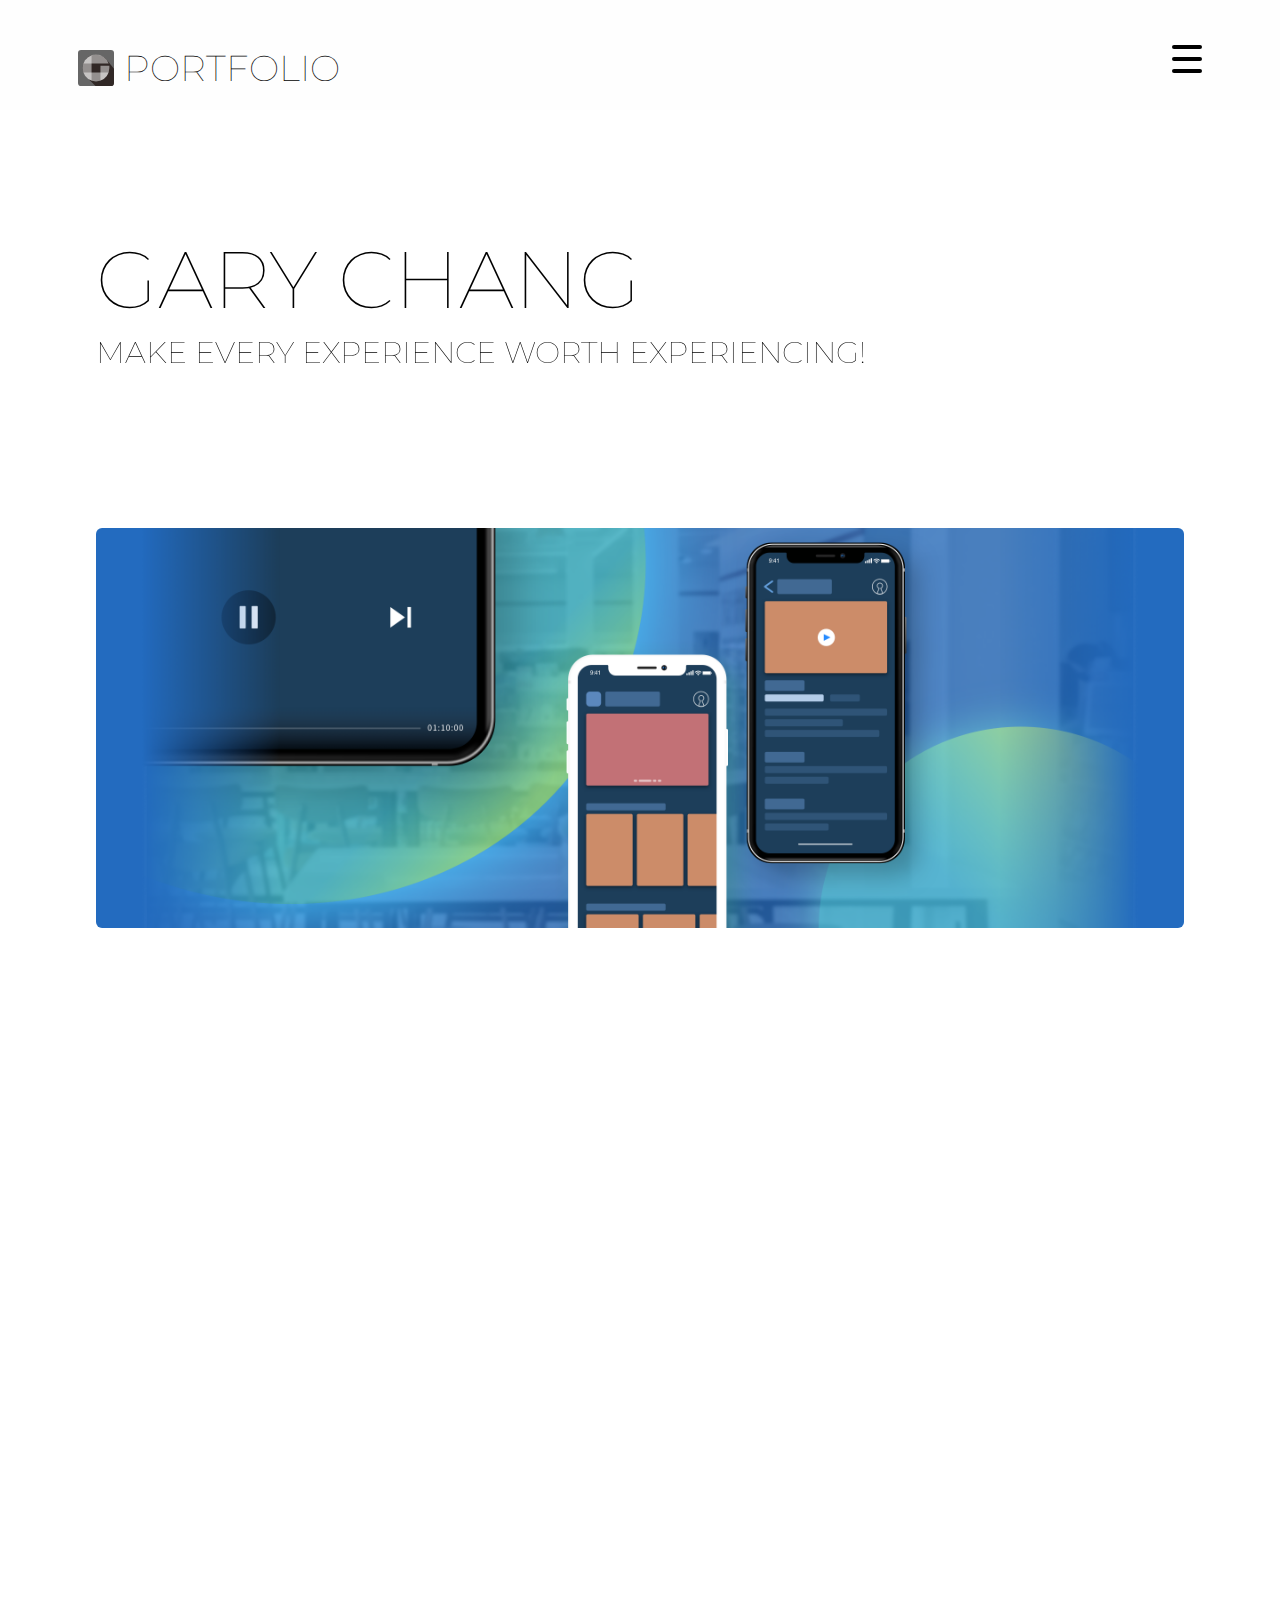
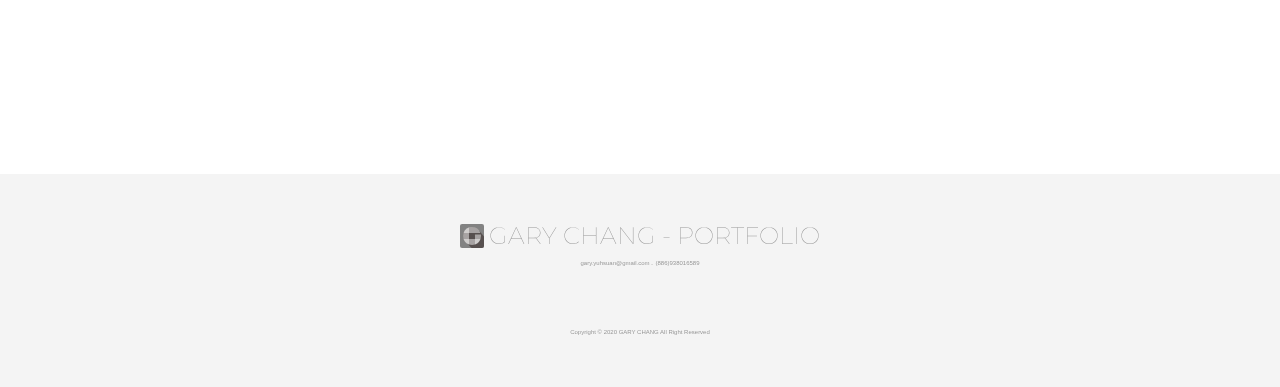
==== index.html @ 9e700e99 "Add files via upload" ====
<!DOCTYPE html>
<html lang="en">
<head>
	<meta charset="UTF-8">
	<title>GARY CHANG | PORTFOLIO</title>
	<meta name="viewport" content="width=device-width, initial-scale=1.0, user-scalable=0">
	<link rel="icon" type="image/x-icon" href="images/favicon.ico" />

	<!-- CSS -->
	<link rel="stylesheet" href="css/base.css">
	<link rel="stylesheet" href="css/layout.css">
	<link rel="stylesheet" href="css/component.css">
	<link rel="stylesheet" href="css/animate.css">
	<link rel="stylesheet" href="css/jquery.fancybox.css">

</head>
<body>

	<div class="wrapper">
		
		<!-- Start bg -->
		<div class="bg"></div>
		<!-- End bg -->

		<!-- Strat header -->

		<header class="header wow fadeInUp">

			<div class="container">

				<div class="navbar navbar--collapse u-clearfix">

					<div class="logo-bar navbar__logo-bar">
						
						<a href="index.html" class="logo-btn">
							
						</a>

						<div class="space"></div>


						<a href="index.html" class="text-btn">PORTFOLIO</a>

					</div>

					<div class="nav navbar__nav">

						<a href="#popup-overlay" class="menu-toggle">
							<span></span>
							<span></span>
							<span></span>	

						</a>

						<div id="popup-overlay" class="popup-menu">
							<div class="container">
								<div class="u-clearfix">
									<a href="#" class="popup-menu__close">
										<span></span>
										<span></span>
									</a>
								</div>
								<ul>
									<li><a href="#about" class="popup-menu__item">ABOUT</a></li>
									<li><a href="#works" class="popup-menu__item">WORKS</a></li>
									<li><a href="#about" class="popup-menu__item">RESUME</a></li>
								</ul>
								
							</div>

						</div>
						
					</div>
					
				</div>
				
			</div>
			
		</header>

		<!-- End header -->
		
		<!-- Strat main -->
		<section class="main">

			<!-- Strat home -->

			<div id="home" class="hero">

				<div class="container">

					<div class="hero__content wow fadeInUp">

						<div class="hero__heading">GARY CHANG</div>
						<br>
						<div class="hero__subheading">MAKE EVERY EXPERIENCE WORTH EXPERIENCING!</div>

						
					</div>

				</div>
				
			</div>

			<!-- End home -->

			<!-- Start works -->

			<div id="works" class="works">

				<div class="container">

					<div class="work__content">

						<a href="SDK.html" class="kv1 wow fadeInUp"></a>

						<a href="UI.html" class="kv2 wow fadeInUp"></a>

						<a href="chatbot.html" class="kv3 wow fadeInUp"></a>

						<a href="form.html" class="kv4 wow fadeInUp"></a>

						<a href="vpicon.html" class="kv5 wow fadeInUp"></a>

					</div>
					
				</div>
				
			</div>

			<!-- End works -->

			<!-- Start about -->

			<div id="about" class="about">

				<div class="container">

					<div class="about__content wow bounceInUp">

						<div class="photo">
							
							<img class="image" src="images/photo.png" alt="">

						</div>

						<div class="name">GARY CHANG</div>

						<div class="intro">
							
							A non typical business school student.<br>
							A humanity-enthusiast loves to dive in psychological pathways.<br> 
							Bearing strong craftmanship with the varied methodology of designing digital product.<br>

						</div>

						<div class="btn_about">
							
							<a href="https://reurl.cc/E7bZK1" target="_blank" class="btn_resume">DOWNLOAD RESUME</a>

							<div class="btn-outline">
								
								<a href="https://www.linkedin.com/in/gary-chang-yuhsuan/" target="_blank" class="icon-btn">
									<i class="icon icon-linkedin"></i>
								</a>

							</div>


							<div class="btn-outline">
								
								<a href="mailto:gary.yuhsuan@gmail.com" class="icon-btn">
									<i class="icon icon-mail"></i>
								</a>

							</div>

							


						</div>
						
					</div>
					

				</div>
				

			</div>

			<!-- End about -->






		</section>
		<!-- End main -->

		<!-- Start footer -->
		<footer class="footer">
			<div class="container">

				<div class="footer-title u-clearfix">
					
					<img class="image-footerlogo" src="images/logobg.svg" alt="">

					<div class="footer-text">GARY CHANG - PORTFOLIO</div>

					<br>

					

				</div>

				<div class="contact-text">
					gary.yuhsuan@gmail.com．(886)938016589
				</div>

				<br>

				<div class="copyright">Copyright © 2020 GARY CHANG All Right Reserved</div>

				<!-- <p class="final-text">Lorem ipsum dolor sit amet, consectetur adipisicing elit. Asperiores ea, voluptate accusamus pariatur quidem est odio saepe itaque. Debitis cumque voluptatibus nihil quibusdam nisi, consequatur odit qui ratione excepturi dolore.</p>
				<p class="copyright">Copyright © 2017 UI/UX web design</p> -->
			</div>
		</footer>
		<!-- End footer -->

	</div>

	<!-- JS -->
	<script src="js/jquery-2.0.2.min.js"></script>
	<script src="js/wow.min.js"></script>
	<script src="js/jquery.fancybox.min.js"></script>
	<script src="js/jquery.stellar.min.js"></script>
	<script src="js/custom.js"></script>
	
</body>
</html>
---- css/base.css ----
/*
 * You can say something about your file if you need it!
 */
/*-------------------------*/
/* $Catalog 
---------------------------*/
/** 
 * Catalog
 * Font import
 * Reset
 * Color
 * Typography
 * Icons
 * Utility
**/


/*-------------------------*/
/* $Font import 
---------------------------*/
@import url('https://fonts.googleapis.com/css2?family=Montserrat:wght@800&display=swap');
@import url('https://fonts.googleapis.com/css2?family=Chivo:wght@900&display=swap');
@import url('https://fonts.googleapis.com/css?family=Comfortaa&display=swap');
/*-------------------------*/
/* $Reset 
---------------------------*/
/*! normalize.css v7.0.0 | MIT License | github.com/necolas/normalize.css */

/* Document
   ========================================================================== */

/**
 * 1. Correct the line height in all browsers.
 * 2. Prevent adjustments of font size after orientation changes in
 *    IE on Windows Phone and in iOS.
 */

html {
  line-height: 1.15; /* 1 */
  -ms-text-size-adjust: 100%; /* 2 */
  -webkit-text-size-adjust: 100%; /* 2 */
}

/* Sections
   ========================================================================== */

/**
 * Remove the margin in all browsers (opinionated).
 */

body {
  margin: 0;
}

/**
 * Add the correct display in IE 9-.
 */

article,
aside,
footer,
header,
nav,
section {
  display: block;
}

/**
 * Correct the font size and margin on `h1` elements within `section` and
 * `article` contexts in Chrome, Firefox, and Safari.
 */

h1 {
  font-size: 2em;
  margin: 0.67em 0;
}

/* Grouping content
   ========================================================================== */

/**
 * Add the correct display in IE 9-.
 * 1. Add the correct display in IE.
 */

figcaption,
figure,
main { /* 1 */
  display: block;
}

/**
 * Add the correct margin in IE 8.
 */

figure {
  margin: 1em 40px;
}

/**
 * 1. Add the correct box sizing in Firefox.
 * 2. Show the overflow in Edge and IE.
 */

hr {
  box-sizing: content-box; /* 1 */
  height: 0; /* 1 */
  overflow: visible; /* 2 */
}

/**
 * 1. Correct the inheritance and scaling of font size in all browsers.
 * 2. Correct the odd `em` font sizing in all browsers.
 */

pre {
  font-family: monospace, monospace; /* 1 */
  font-size: 1em; /* 2 */
}

/* Text-level semantics
   ========================================================================== */

/**
 * 1. Remove the gray background on active links in IE 10.
 * 2. Remove gaps in links underline in iOS 8+ and Safari 8+.
 */

a {
  background-color: transparent; /* 1 */
  -webkit-text-decoration-skip: objects; /* 2 */
}

/**
 * 1. Remove the bottom border in Chrome 57- and Firefox 39-.
 * 2. Add the correct text decoration in Chrome, Edge, IE, Opera, and Safari.
 */

abbr[title] {
  border-bottom: none; /* 1 */
  text-decoration: underline; /* 2 */
  text-decoration: underline dotted; /* 2 */
}

/**
 * Prevent the duplicate application of `bolder` by the next rule in Safari 6.
 */

b,
strong {
  font-weight: inherit;
}

/**
 * Add the correct font weight in Chrome, Edge, and Safari.
 */

b,
strong {
  font-weight: bolder;
}

/**
 * 1. Correct the inheritance and scaling of font size in all browsers.
 * 2. Correct the odd `em` font sizing in all browsers.
 */

code,
kbd,
samp {
  font-family: monospace, monospace; /* 1 */
  font-size: 1em; /* 2 */
}

/**
 * Add the correct font style in Android 4.3-.
 */

dfn {
  font-style: italic;
}

/**
 * Add the correct background and color in IE 9-.
 */

mark {
  background-color: #ff0;
  color: #000;
}

/**
 * Add the correct font size in all browsers.
 */

small {
  font-size: 80%;
}

/**
 * Prevent `sub` and `sup` elements from affecting the line height in
 * all browsers.
 */

sub,
sup {
  font-size: 75%;
  line-height: 0;
  position: relative;
  vertical-align: baseline;
}

sub {
  bottom: -0.25em;
}

sup {
  top: -0.5em;
}

/* Embedded content
   ========================================================================== */

/**
 * Add the correct display in IE 9-.
 */

audio,
video {
  display: inline-block;
}

/**
 * Add the correct display in iOS 4-7.
 */

audio:not([controls]) {
  display: none;
  height: 0;
}

/**
 * Remove the border on images inside links in IE 10-.
 */

img {
  border-style: none;
}

/**
 * Hide the overflow in IE.
 */

svg:not(:root) {
  overflow: hidden;
}

/* Forms
   ========================================================================== */

/**
 * 1. Change the font styles in all browsers (opinionated).
 * 2. Remove the margin in Firefox and Safari.
 */

button,
input,
optgroup,
select,
textarea {
  font-family: sans-serif; /* 1 */
  font-size: 100%; /* 1 */
  line-height: 1.15; /* 1 */
  margin: 0; /* 2 */
}

/**
 * Show the overflow in IE.
 * 1. Show the overflow in Edge.
 */

button,
input { /* 1 */
  overflow: visible;
}

/**
 * Remove the inheritance of text transform in Edge, Firefox, and IE.
 * 1. Remove the inheritance of text transform in Firefox.
 */

button,
select { /* 1 */
  text-transform: none;
}

/**
 * 1. Prevent a WebKit bug where (2) destroys native `audio` and `video`
 *    controls in Android 4.
 * 2. Correct the inability to style clickable types in iOS and Safari.
 */

button,
html [type="button"], /* 1 */
[type="reset"],
[type="submit"] {
  -webkit-appearance: button; /* 2 */
}

/**
 * Remove the inner border and padding in Firefox.
 */

button::-moz-focus-inner,
[type="button"]::-moz-focus-inner,
[type="reset"]::-moz-focus-inner,
[type="submit"]::-moz-focus-inner {
  border-style: none;
  padding: 0;
}

/**
 * Restore the focus styles unset by the previous rule.
 */

button:-moz-focusring,
[type="button"]:-moz-focusring,
[type="reset"]:-moz-focusring,
[type="submit"]:-moz-focusring {
  outline: 1px dotted ButtonText;
}

/**
 * Correct the padding in Firefox.
 */

fieldset {
  padding: 0.35em 0.75em 0.625em;
}

/**
 * 1. Correct the text wrapping in Edge and IE.
 * 2. Correct the color inheritance from `fieldset` elements in IE.
 * 3. Remove the padding so developers are not caught out when they zero out
 *    `fieldset` elements in all browsers.
 */

legend {
  box-sizing: border-box; /* 1 */
  color: inherit; /* 2 */
  display: table; /* 1 */
  max-width: 100%; /* 1 */
  padding: 0; /* 3 */
  white-space: normal; /* 1 */
}

/**
 * 1. Add the correct display in IE 9-.
 * 2. Add the correct vertical alignment in Chrome, Firefox, and Opera.
 */

progress {
  display: inline-block; /* 1 */
  vertical-align: baseline; /* 2 */
}

/**
 * Remove the default vertical scrollbar in IE.
 */

textarea {
  overflow: auto;
}

/**
 * 1. Add the correct box sizing in IE 10-.
 * 2. Remove the padding in IE 10-.
 */

[type="checkbox"],
[type="radio"] {
  box-sizing: border-box; /* 1 */
  padding: 0; /* 2 */
}

/**
 * Correct the cursor style of increment and decrement buttons in Chrome.
 */

[type="number"]::-webkit-inner-spin-button,
[type="number"]::-webkit-outer-spin-button {
  height: auto;
}

/**
 * 1. Correct the odd appearance in Chrome and Safari.
 * 2. Correct the outline style in Safari.
 */

[type="search"] {
  -webkit-appearance: textfield; /* 1 */
  outline-offset: -2px; /* 2 */
}

/**
 * Remove the inner padding and cancel buttons in Chrome and Safari on macOS.
 */

[type="search"]::-webkit-search-cancel-button,
[type="search"]::-webkit-search-decoration {
  -webkit-appearance: none;
}

/**
 * 1. Correct the inability to style clickable types in iOS and Safari.
 * 2. Change font properties to `inherit` in Safari.
 */

::-webkit-file-upload-button {
  -webkit-appearance: button; /* 1 */
  font: inherit; /* 2 */
}

/* Interactive
   ========================================================================== */

/*
 * Add the correct display in IE 9-.
 * 1. Add the correct display in Edge, IE, and Firefox.
 */

details, /* 1 */
menu {
  display: block;
}

/*
 * Add the correct display in all browsers.
 */

summary {
  display: list-item;
}

/* Scripting
   ========================================================================== */

/**
 * Add the correct display in IE 9-.
 */

canvas {
  display: inline-block;
}

/**
 * Add the correct display in IE.
 */

template {
  display: none;
}

/* Hidden
   ========================================================================== */

/**
 * Add the correct display in IE 10-.
 */

[hidden] {
  display: none;
}

/* Add reset */
*{
  position: relative;
  box-sizing: border-box;
}

/*-------------------------*/
/* $Color 
---------------------------*/
/* background color */
.bg-color-primary{background-color: #6487f5;}
.bg-color-secondary{background-color: #ff638f;}
.bg-color-black{background-color: #484848;}
.bg-color-grey{background-color: #cbcbcb;}
.bg-color-white{background-color: #fefefe;}

/* text color */
.color-primary{color: #6487f5;}
.color-secondary{color: #ff638f;}
.color-black{color: #484848;}
.color-grey{color: #cbcbcb;}
.color-white{color: #fefefe;}


/*-------------------------*/
/* $Typography 
---------------------------*/
/* Globel */
body,html{
  font-family: 'Helvetica', 'roboto', arial, sans-serif;
}
/* heading */
h1,h2,h3,h4,h5,h6{
  margin: 0;
  color: #484848;
}
h1{
  font-size: 80px;
  font-weight: 800;
  font-family: 'Helvetica', 'roboto', arial, sans-serif;
  margin-top: 24px;
  margin-bottom: 24px;
}
h2{
  font-size: 48px;
  font-weight: 600;
  font-family: 'Helvetica', 'roboto', arial, sans-serif;
  margin-top: 24px;
  margin-bottom: 24px;
}
h3{
  font-size: 40px;
  font-weight: 600;
  font-family: 'Helvetica', 'roboto', arial, sans-serif;
  line-height: 48px;
  margin-top: 24px;
  margin-bottom: 24px;
}
h4{
  font-size: 24px;
  font-weight: 600;
  font-family: 'Helvetica', 'roboto', arial, sans-serif;
  line-height: 32px;
  margin-top: 24px;
  margin-bottom: 24px;
}
h5{
  font-size: 20px;
  font-weight: 400;
  font-family: 'Helvetica', 'roboto', arial, sans-serif;
  line-height: 1;
  margin-top: 24px;
  margin-bottom: 16px;
}
h6{
  font-size: 18px;
  font-weight: 400;
  font-family: 'Helvetica', 'roboto', arial, sans-serif;
  line-height: 32px;
  margin-top: 24px;
  margin-bottom: 16px;
}
p{
  font-size: 16px;
  font-weight: 400;
  font-family: 'Helvetica', 'roboto', arial, sans-serif;
  line-height: 32px;
  letter-spacing: 0;
  margin-bottom: 16px;
}
.subtitle{
  font-size: 48px;
  font-weight: 900;
  font-family: 'Raleway','Helvetica', 'roboto', arial, sans-serif;
  margin-top: 24px;
  margin-bottom: 24px;
}
@media (max-width: 768px){
  .subtitle{
    font-size: 40px;
  }
}
/* link */
a{
  color: #484848;
  text-decoration: none;
}
a:hover,
a:active,
a:fucus{
  color: #484848;
  text-decoration: none;
}
/* list */
ul{
  list-style: none;
  margin: 0;
  padding: 0;
}

/*-------------------------*/
/* $Icons 
---------------------------*/
@font-face {
  font-family: 'fontello';
  src: url('../font/fontello.eot?76528912');
  src: url('../font/fontello.eot?76528912#iefix') format('embedded-opentype'),
       url('../font/fontello.woff2?76528912') format('woff2'),
       url('../font/fontello.woff?76528912') format('woff'),
       url('../font/fontello.ttf?76528912') format('truetype'),
       url('../font/fontello.svg?76528912#fontello') format('svg');
  font-weight: normal;
  font-style: normal;
}
/* Chrome hack: SVG is rendered more smooth in Windozze. 100% magic, uncomment if you need it. */
/* Note, that will break hinting! In other OS-es font will be not as sharp as it could be */
/*
@media screen and (-webkit-min-device-pixel-ratio:0) {
  @font-face {
    font-family: 'fontello';
    src: url('../font/fontello.svg?76528912#fontello') format('svg');
  }
}
*/
 
 [class^="icon-"]:before, [class*=" icon-"]:before {
  font-family: "fontello";
  font-style: normal;
  font-weight: normal;
  speak: none;
 
  display: inline-block;
  text-decoration: inherit;
  width: 1em;
  /*margin-right: .2em;*/
  text-align: center;
  /* opacity: .8; */
 
  /* For safety - reset parent styles, that can break glyph codes*/
  font-variant: normal;
  text-transform: none;
 
  /* fix buttons height, for twitter bootstrap */
  /*line-height: 1em;*/
 
  /* Animation center compensation - margins should be symmetric */
  /* remove if not needed */
  /*margin-left: .2em;*/
 
  /* you can be more comfortable with increased icons size */
  /* font-size: 120%; */
 
  /* Font smoothing. That was taken from TWBS */
  -webkit-font-smoothing: antialiased;
  -moz-osx-font-smoothing: grayscale;
 
  /* Uncomment for 3D effect */
  /* text-shadow: 1px 1px 1px rgba(127, 127, 127, 0.3); */

}

.icon-videocam:before { content: '\e800'; } /* '' */
.icon-picture:before { content: '\e801'; } /* '' */
.icon-camera:before { content: '\e802'; } /* '' */
.icon-heart-empty:before { content: '\e803'; } /* '' */
.icon-heart:before { content: '\e804'; } /* '' */
.icon-mail:before { content: '\e805'; } /* '' */
.icon-star-empty:before { content: '\e806'; } /* '' */
.icon-star:before { content: '\e807'; } /* '' */
.icon-star-half:before { content: '\e808'; } /* '' */
.icon-th-list:before { content: '\e809'; } /* '' */
.icon-link:before { content: '\e80a'; } /* '' */
.icon-bookmark:before { content: '\e80b'; } /* '' */
.icon-bookmark-empty:before { content: '\f097'; } /* '' */
.icon-mail-alt:before { content: '\f0e0'; } /* '' */
.icon-linkedin:before { content: '\f0e1'; } /* '' */
.icon-star-half-alt:before { content: '\f123'; } /* '' */
.icon-instagram:before { content: '\f16d'; } /* '' */
.icon-dribbble:before { content: '\f17d'; } /* '' */
.icon-google:before { content: '\f1a0'; } /* '' */
.icon-facebook-squared:before { content: '\f308'; } /* '' */
.icon-linkedin-squared:before { content: '\f30c'; } /* '' */


/*-------------------------*/
/* $Utility 
---------------------------*/
.u-push-right{float: right !important;}
.u-pull-left{float: left !important;}
.u-text-center{text-align: center !important;}

@media (max-width: 768px){
  .u-xs-hidden{
    display: none !important;
  }
}
---- css/layout.css ----
/*
 * You can say something about your file if you need it!
 */
/*-------------------------*/
/* $Catalog 
---------------------------*/
/** 
 * Catalog
 * Grid
**/

/*-------------------------*/
/* $Grid 
---------------------------*/
/*!
 * Bootstrap v3.3.7 (http://getbootstrap.com)
 * Copyright 2011-2016 Twitter, Inc.
 * Licensed under MIT (https://github.com/twbs/bootstrap/blob/master/LICENSE)
 */
.container {
  margin-right: auto;
  margin-left: auto;
  padding-left: 16px;
  padding-right: 16px;
  max-width: 1172px;
}
.container-fluid {
  margin-right: auto;
  margin-left: auto;
  padding-left: 16px;
  padding-right: 16px;
}
.row {
  margin-left: -16px;
  margin-right: -16px;
}
.col-xs-1, .col-sm-1, .col-md-1, .col-lg-1, .col-xs-2, .col-sm-2, .col-md-2, .col-lg-2, .col-xs-3, .col-sm-3, .col-md-3, .col-lg-3, .col-xs-4, .col-sm-4, .col-md-4, .col-lg-4, .col-xs-5, .col-sm-5, .col-md-5, .col-lg-5, .col-xs-6, .col-sm-6, .col-md-6, .col-lg-6, .col-xs-7, .col-sm-7, .col-md-7, .col-lg-7, .col-xs-8, .col-sm-8, .col-md-8, .col-lg-8, .col-xs-9, .col-sm-9, .col-md-9, .col-lg-9, .col-xs-10, .col-sm-10, .col-md-10, .col-lg-10, .col-xs-11, .col-sm-11, .col-md-11, .col-lg-11, .col-xs-12, .col-sm-12, .col-md-12, .col-lg-12 {
  position: relative;
  min-height: 1px;
  padding-left: 16px;
  padding-right: 16px;
}
.col-xs-1, .col-xs-2, .col-xs-3, .col-xs-4, .col-xs-5, .col-xs-6, .col-xs-7, .col-xs-8, .col-xs-9, .col-xs-10, .col-xs-11, .col-xs-12 {
  float: left;
}
.col-xs-12 {
  width: 100%;
}
.col-xs-11 {
  width: 91.66666667%;
}
.col-xs-10 {
  width: 83.33333333%;
}
.col-xs-9 {
  width: 75%;
}
.col-xs-8 {
  width: 66.66666667%;
}
.col-xs-7 {
  width: 58.33333333%;
}
.col-xs-6 {
  width: 50%;
}
.col-xs-5 {
  width: 41.66666667%;
}
.col-xs-4 {
  width: 33.33333333%;
}
.col-xs-3 {
  width: 25%;
}
.col-xs-2 {
  width: 16.66666667%;
}
.col-xs-1 {
  width: 8.33333333%;
}
.col-xs-pull-12 {
  right: 100%;
}
.col-xs-pull-11 {
  right: 91.66666667%;
}
.col-xs-pull-10 {
  right: 83.33333333%;
}
.col-xs-pull-9 {
  right: 75%;
}
.col-xs-pull-8 {
  right: 66.66666667%;
}
.col-xs-pull-7 {
  right: 58.33333333%;
}
.col-xs-pull-6 {
  right: 50%;
}
.col-xs-pull-5 {
  right: 41.66666667%;
}
.col-xs-pull-4 {
  right: 33.33333333%;
}
.col-xs-pull-3 {
  right: 25%;
}
.col-xs-pull-2 {
  right: 16.66666667%;
}
.col-xs-pull-1 {
  right: 8.33333333%;
}
.col-xs-pull-0 {
  right: auto;
}
.col-xs-push-12 {
  left: 100%;
}
.col-xs-push-11 {
  left: 91.66666667%;
}
.col-xs-push-10 {
  left: 83.33333333%;
}
.col-xs-push-9 {
  left: 75%;
}
.col-xs-push-8 {
  left: 66.66666667%;
}
.col-xs-push-7 {
  left: 58.33333333%;
}
.col-xs-push-6 {
  left: 50%;
}
.col-xs-push-5 {
  left: 41.66666667%;
}
.col-xs-push-4 {
  left: 33.33333333%;
}
.col-xs-push-3 {
  left: 25%;
}
.col-xs-push-2 {
  left: 16.66666667%;
}
.col-xs-push-1 {
  left: 8.33333333%;
}
.col-xs-push-0 {
  left: auto;
}
.col-xs-offset-12 {
  margin-left: 100%;
}
.col-xs-offset-11 {
  margin-left: 91.66666667%;
}
.col-xs-offset-10 {
  margin-left: 83.33333333%;
}
.col-xs-offset-9 {
  margin-left: 75%;
}
.col-xs-offset-8 {
  margin-left: 66.66666667%;
}
.col-xs-offset-7 {
  margin-left: 58.33333333%;
}
.col-xs-offset-6 {
  margin-left: 50%;
}
.col-xs-offset-5 {
  margin-left: 41.66666667%;
}
.col-xs-offset-4 {
  margin-left: 33.33333333%;
}
.col-xs-offset-3 {
  margin-left: 25%;
}
.col-xs-offset-2 {
  margin-left: 16.66666667%;
}
.col-xs-offset-1 {
  margin-left: 8.33333333%;
}
.col-xs-offset-0 {
  margin-left: 0%;
}
@media (min-width: 768px) {
  .col-sm-1, .col-sm-2, .col-sm-3, .col-sm-4, .col-sm-5, .col-sm-6, .col-sm-7, .col-sm-8, .col-sm-9, .col-sm-10, .col-sm-11, .col-sm-12 {
    float: left;
  }
  .col-sm-12 {
    width: 100%;
  }
  .col-sm-11 {
    width: 91.66666667%;
  }
  .col-sm-10 {
    width: 83.33333333%;
  }
  .col-sm-9 {
    width: 75%;
  }
  .col-sm-8 {
    width: 66.66666667%;
  }
  .col-sm-7 {
    width: 58.33333333%;
  }
  .col-sm-6 {
    width: 50%;
  }
  .col-sm-5 {
    width: 41.66666667%;
  }
  .col-sm-4 {
    width: 33.33333333%;
  }
  .col-sm-3 {
    width: 25%;
  }
  .col-sm-2 {
    width: 16.66666667%;
  }
  .col-sm-1 {
    width: 8.33333333%;
  }
  .col-sm-pull-12 {
    right: 100%;
  }
  .col-sm-pull-11 {
    right: 91.66666667%;
  }
  .col-sm-pull-10 {
    right: 83.33333333%;
  }
  .col-sm-pull-9 {
    right: 75%;
  }
  .col-sm-pull-8 {
    right: 66.66666667%;
  }
  .col-sm-pull-7 {
    right: 58.33333333%;
  }
  .col-sm-pull-6 {
    right: 50%;
  }
  .col-sm-pull-5 {
    right: 41.66666667%;
  }
  .col-sm-pull-4 {
    right: 33.33333333%;
  }
  .col-sm-pull-3 {
    right: 25%;
  }
  .col-sm-pull-2 {
    right: 16.66666667%;
  }
  .col-sm-pull-1 {
    right: 8.33333333%;
  }
  .col-sm-pull-0 {
    right: auto;
  }
  .col-sm-push-12 {
    left: 100%;
  }
  .col-sm-push-11 {
    left: 91.66666667%;
  }
  .col-sm-push-10 {
    left: 83.33333333%;
  }
  .col-sm-push-9 {
    left: 75%;
  }
  .col-sm-push-8 {
    left: 66.66666667%;
  }
  .col-sm-push-7 {
    left: 58.33333333%;
  }
  .col-sm-push-6 {
    left: 50%;
  }
  .col-sm-push-5 {
    left: 41.66666667%;
  }
  .col-sm-push-4 {
    left: 33.33333333%;
  }
  .col-sm-push-3 {
    left: 25%;
  }
  .col-sm-push-2 {
    left: 16.66666667%;
  }
  .col-sm-push-1 {
    left: 8.33333333%;
  }
  .col-sm-push-0 {
    left: auto;
  }
  .col-sm-offset-12 {
    margin-left: 100%;
  }
  .col-sm-offset-11 {
    margin-left: 91.66666667%;
  }
  .col-sm-offset-10 {
    margin-left: 83.33333333%;
  }
  .col-sm-offset-9 {
    margin-left: 75%;
  }
  .col-sm-offset-8 {
    margin-left: 66.66666667%;
  }
  .col-sm-offset-7 {
    margin-left: 58.33333333%;
  }
  .col-sm-offset-6 {
    margin-left: 50%;
  }
  .col-sm-offset-5 {
    margin-left: 41.66666667%;
  }
  .col-sm-offset-4 {
    margin-left: 33.33333333%;
  }
  .col-sm-offset-3 {
    margin-left: 25%;
  }
  .col-sm-offset-2 {
    margin-left: 16.66666667%;
  }
  .col-sm-offset-1 {
    margin-left: 8.33333333%;
  }
  .col-sm-offset-0 {
    margin-left: 0%;
  }
}
@media (min-width: 992px) {
  .col-md-1, .col-md-2, .col-md-3, .col-md-4, .col-md-5, .col-md-6, .col-md-7, .col-md-8, .col-md-9, .col-md-10, .col-md-11, .col-md-12 {
    float: left;
  }
  .col-md-12 {
    width: 100%;
  }
  .col-md-11 {
    width: 91.66666667%;
  }
  .col-md-10 {
    width: 83.33333333%;
  }
  .col-md-9 {
    width: 75%;
  }
  .col-md-8 {
    width: 66.66666667%;
  }
  .col-md-7 {
    width: 58.33333333%;
  }
  .col-md-6 {
    width: 50%;
  }
  .col-md-5 {
    width: 41.66666667%;
  }
  .col-md-4 {
    width: 33.33333333%;
  }
  .col-md-3 {
    width: 25%;
  }
  .col-md-2 {
    width: 16.66666667%;
  }
  .col-md-1 {
    width: 8.33333333%;
  }
  .col-md-pull-12 {
    right: 100%;
  }
  .col-md-pull-11 {
    right: 91.66666667%;
  }
  .col-md-pull-10 {
    right: 83.33333333%;
  }
  .col-md-pull-9 {
    right: 75%;
  }
  .col-md-pull-8 {
    right: 66.66666667%;
  }
  .col-md-pull-7 {
    right: 58.33333333%;
  }
  .col-md-pull-6 {
    right: 50%;
  }
  .col-md-pull-5 {
    right: 41.66666667%;
  }
  .col-md-pull-4 {
    right: 33.33333333%;
  }
  .col-md-pull-3 {
    right: 25%;
  }
  .col-md-pull-2 {
    right: 16.66666667%;
  }
  .col-md-pull-1 {
    right: 8.33333333%;
  }
  .col-md-pull-0 {
    right: auto;
  }
  .col-md-push-12 {
    left: 100%;
  }
  .col-md-push-11 {
    left: 91.66666667%;
  }
  .col-md-push-10 {
    left: 83.33333333%;
  }
  .col-md-push-9 {
    left: 75%;
  }
  .col-md-push-8 {
    left: 66.66666667%;
  }
  .col-md-push-7 {
    left: 58.33333333%;
  }
  .col-md-push-6 {
    left: 50%;
  }
  .col-md-push-5 {
    left: 41.66666667%;
  }
  .col-md-push-4 {
    left: 33.33333333%;
  }
  .col-md-push-3 {
    left: 25%;
  }
  .col-md-push-2 {
    left: 16.66666667%;
  }
  .col-md-push-1 {
    left: 8.33333333%;
  }
  .col-md-push-0 {
    left: auto;
  }
  .col-md-offset-12 {
    margin-left: 100%;
  }
  .col-md-offset-11 {
    margin-left: 91.66666667%;
  }
  .col-md-offset-10 {
    margin-left: 83.33333333%;
  }
  .col-md-offset-9 {
    margin-left: 75%;
  }
  .col-md-offset-8 {
    margin-left: 66.66666667%;
  }
  .col-md-offset-7 {
    margin-left: 58.33333333%;
  }
  .col-md-offset-6 {
    margin-left: 50%;
  }
  .col-md-offset-5 {
    margin-left: 41.66666667%;
  }
  .col-md-offset-4 {
    margin-left: 33.33333333%;
  }
  .col-md-offset-3 {
    margin-left: 25%;
  }
  .col-md-offset-2 {
    margin-left: 16.66666667%;
  }
  .col-md-offset-1 {
    margin-left: 8.33333333%;
  }
  .col-md-offset-0 {
    margin-left: 0%;
  }
}
@media (min-width: 1200px) {
  .col-lg-1, .col-lg-2, .col-lg-3, .col-lg-4, .col-lg-5, .col-lg-6, .col-lg-7, .col-lg-8, .col-lg-9, .col-lg-10, .col-lg-11, .col-lg-12 {
    float: left;
  }
  .col-lg-12 {
    width: 100%;
  }
  .col-lg-11 {
    width: 91.66666667%;
  }
  .col-lg-10 {
    width: 83.33333333%;
  }
  .col-lg-9 {
    width: 75%;
  }
  .col-lg-8 {
    width: 66.66666667%;
  }
  .col-lg-7 {
    width: 58.33333333%;
  }
  .col-lg-6 {
    width: 50%;
  }
  .col-lg-5 {
    width: 41.66666667%;
  }
  .col-lg-4 {
    width: 33.33333333%;
  }
  .col-lg-3 {
    width: 25%;
  }
  .col-lg-2 {
    width: 16.66666667%;
  }
  .col-lg-1 {
    width: 8.33333333%;
  }
  .col-lg-pull-12 {
    right: 100%;
  }
  .col-lg-pull-11 {
    right: 91.66666667%;
  }
  .col-lg-pull-10 {
    right: 83.33333333%;
  }
  .col-lg-pull-9 {
    right: 75%;
  }
  .col-lg-pull-8 {
    right: 66.66666667%;
  }
  .col-lg-pull-7 {
    right: 58.33333333%;
  }
  .col-lg-pull-6 {
    right: 50%;
  }
  .col-lg-pull-5 {
    right: 41.66666667%;
  }
  .col-lg-pull-4 {
    right: 33.33333333%;
  }
  .col-lg-pull-3 {
    right: 25%;
  }
  .col-lg-pull-2 {
    right: 16.66666667%;
  }
  .col-lg-pull-1 {
    right: 8.33333333%;
  }
  .col-lg-pull-0 {
    right: auto;
  }
  .col-lg-push-12 {
    left: 100%;
  }
  .col-lg-push-11 {
    left: 91.66666667%;
  }
  .col-lg-push-10 {
    left: 83.33333333%;
  }
  .col-lg-push-9 {
    left: 75%;
  }
  .col-lg-push-8 {
    left: 66.66666667%;
  }
  .col-lg-push-7 {
    left: 58.33333333%;
  }
  .col-lg-push-6 {
    left: 50%;
  }
  .col-lg-push-5 {
    left: 41.66666667%;
  }
  .col-lg-push-4 {
    left: 33.33333333%;
  }
  .col-lg-push-3 {
    left: 25%;
  }
  .col-lg-push-2 {
    left: 16.66666667%;
  }
  .col-lg-push-1 {
    left: 8.33333333%;
  }
  .col-lg-push-0 {
    left: auto;
  }
  .col-lg-offset-12 {
    margin-left: 100%;
  }
  .col-lg-offset-11 {
    margin-left: 91.66666667%;
  }
  .col-lg-offset-10 {
    margin-left: 83.33333333%;
  }
  .col-lg-offset-9 {
    margin-left: 75%;
  }
  .col-lg-offset-8 {
    margin-left: 66.66666667%;
  }
  .col-lg-offset-7 {
    margin-left: 58.33333333%;
  }
  .col-lg-offset-6 {
    margin-left: 50%;
  }
  .col-lg-offset-5 {
    margin-left: 41.66666667%;
  }
  .col-lg-offset-4 {
    margin-left: 33.33333333%;
  }
  .col-lg-offset-3 {
    margin-left: 25%;
  }
  .col-lg-offset-2 {
    margin-left: 16.66666667%;
  }
  .col-lg-offset-1 {
    margin-left: 8.33333333%;
  }
  .col-lg-offset-0 {
    margin-left: 0%;
  }
}
.u-clearfix:before,
.u-clearfix:after,
.container:before,
.container:after,
.container-fluid:before,
.container-fluid:after,
.row:before,
.row:after {
  content: " ";
  display: table;
}
.u-clearfix:after,
.container:after,
.container-fluid:after,
.row:after {
  clear: both;
}
---- css/component.css ----
/*
 * You can say something about your file if you need it!
 */
/*-------------------------*/
/* $Catalog 
---------------------------*/
/** 
 * Globel
 * Elements
 * Header
 * Cover
 * Work
 * About
 * Footer
 * Parallax graphic
**/


/*-------------------------*/
/* $Globel *******************************************
---------------------------*/

/*-------------------------*/
/* $Elements *******************************************
---------------------------*/

/* image
---------------------*/
.image{
    /*height: 100%;*/
    width: 100%;
    display: block;
    position: absolute;
    top: 50%;
    left: 50%;
    transform: translate(-50%,-50%) scale(1.2,1.2);
    
}

/* background 
---------------------*/
.bg{
    position: fixed;
    top: 0;
    left: 0;
    width: 100%;
    height: 100%;
    /*background-image: url("../images/");*/
    background-size: cover;
    background-position: center;
    background-color: #fff;
}
/*.bg:after{
    content: "";
    position: absolute;
    top: 0;
    left: 0;
    width: 100%;
    height: 100%;
    background: linear-gradient(60deg,#4e4f95,#c87db4);
    opacity: 0.6;
}*/

/*-------------------------*/
/* $Header *******************************************
---------------------------*/
.header{
    position: fixed;
    top: 0;
    left: 0;
    width: 100%;
    z-index: 100;
    /*transition: all 0.3s;*/
    background-color: #fefefe;
}

/* navbar 
---------------------*/
.navbar{

}
.navbar--collapse{
    margin-right: -16px;
    margin-left: -16px;
}

.navbar__logo-bar{
    /*padding-left: 80px;*/
    padding: 24px;
    padding-top: 50px;
    float: left;
}

.logobar{
    /*padding-left: 80px;*/
}
@media (max-width: 768px){
    .navbar__logo-bar{
        /*padding-left: 30px;*/
        padding: 12px;
        padding-top: 30px;
    }
}

.navbar__nav{
    float: right;
}

/* logo btn */
.logo-btn{
    display: inline-block;
    width: 36px;
    height: 36px;

    /*background-color: #fff;*/
    background-image: url("../images/logobg.svg");
    background-position: right;
    background-repeat: no-repeat;
    background-size: contain;
    float: left;
    padding-left: 110px;



}

/* space */
.space{
    display: inline-block;
    width: 10px;
    height: 36px;
    float: left;
}

/* text btn */
.text-btn{
    display: inline-block;
    /*vertical-align: top;*/
    position: relative;
    
    box-sizing: border-box;
    font-size: 36px;
    line-height: 36px;
    font-weight: 100;
    font-family: 'Montserrat', 'Raleway', 'Helvetica', 'roboto', arial, sans-serif;
    letter-spacing: 0;
    text-decoration: none;
    color: #000;
}

@media (max-width: 768px){
    
    .logo-btn{
        width: 24px;
        height: 24px;
        padding-left: 50px;
    }

    .space{
        width: 4px;
        height: 24px;
    }

    .text-btn{
        font-size: 24px;
        line-height: 24px;
    }
}

@media (min-width: 1200px){
    .logo-btn{
        padding-left: 5px;
    }
}

/* menu-toggle 
---------------------*/
.menu-toggle{
    position: relative;
    display: block;
    padding: 24px;
    padding-top: 40px;
    bottom: 0;
}
@media (max-width: 768px){
    .menu-toggle{
        padding: 12px;
        padding-top: 30px;
    }
}

.menu-toggle span{
    display: block;
    height: 4px;
    width: 30px;
    border-radius: 2px;
    background-color: #000;
    margin-bottom: 8px;
    transition: all 0.3s;
}

.menu-toggle span:nth-child(1){
    margin-top: 5px;
    
}

.menu-toggle:hover span{
    transform: scaleX(1.5);
}

@media (max-width: 768px){
    .menu-toggle span{
    height: 3px;
    width: 30px;
    border-radius: 2px;
    margin-bottom: 5px; 
    }

    .menu-toggle span:nth-child(1){
    margin-top: 0px;
    
}


}

/* popup-menu 
---------------------*/
.popup-menu{
    position: fixed;
    top: 0;
    left: 0;
    width: 100%;
    height: 100%;
    background-color: #fefefe;
    transition: all 0.3s;
    opacity: 0;
    visibility: hidden;
}
#popup-overlay:target{
    opacity: 1;
    visibility: visible;
}
.popup-menu__close{
    padding: 24px;
    width: 80px;
    height: 80px;
    float: right;
    transition: all 0.3s;
    margin-right: -16px;
}
@media (max-width: 768px){
    .popup-menu__close{
        padding: 12px;
        width: 56px;
        height: 56px;
    }
}
.popup-menu__close:hover{
    transform: rotate(180deg);
}
.popup-menu__close span{
    width: 32px;
    height: 5px;
    border-radius: 2.5px;
    background-color: #000;
    position: absolute;
    top: 50%;
    left: 50%;
}
.popup-menu__close span:nth-child(1){
    transform: translate(-50%,-50%) rotate(45deg);
}
.popup-menu__close span:nth-child(2){
    transform: translate(-50%,-50%) rotate(-45deg);
}

.popup-menu__item{
    display: block;
    text-align: center;
    font-family: 'Montserrat','Raleway', 'Helvetica', 'roboto', arial, sans-serif;
    font-size: 40px;
    font-weight: 100;
    color: #484848;
    line-height: 80px;
    transition: all 0.3s;
}
@media (max-width: 768px){
    .popup-menu__item{
        font-size: 24px;
        line-height: 48px;
    }
}
.popup-menu__item:hover{
    color: #e881a7;
}

/*-------------------------*/
/* $Hero
---------------------------*/
.hero{
    padding-left: 80px;
    padding-right: 80px;
    padding-top: 240px;
    padding-bottom: 140px;
}
@media (max-width: 768px){
    .hero{
        padding-left: 30px;
        padding-right: 30px;
        padding-top: 160px;
        padding-bottom: 100px;
    }
}
.hero__heading{
    font-size: 80px;
    font-weight: 100;
    line-height: 80px;
    font-family: 'Montserrat','Raleway', 'Helvetica', 'roboto', arial, sans-serif;
    color: #000;
}
@media (max-width: 768px){
    .hero__heading{
        font-size: 48px;
        line-height: 48px;
    }
}

.hero__subheading{
    font-size: 30px;
    font-weight: 1;
    line-height: 30px;
    font-family: 'Montserrat','Raleway', 'Helvetica', 'roboto', arial, sans-serif;
    color: #000;
}
@media (max-width: 768px){
    .hero__subheading{
        font-size: 16px;
        line-height: 16px;
    }
}

/*-------------------------*/
/* $Works *******************************************
---------------------------*/

.works{
    padding-left: 80px;
    padding-right: 80px;
    padding-top: 20px;
    padding-bottom: 20px;

}

@media (max-width: 768px){
    .works{
    padding-left: 30px;
    padding-right: 30px;
    padding-top: 10px;
    padding-bottom: 10px;
    }
}


.kv1{
    display: inline-block;
    width: 100%;
    height: 280px;
    border-radius: 4px;

    background-image: url("../images/kv/sdk.png");
    background-repeat: no-repeat;
    background-size: cover;
    background-position: center;

    margin-bottom: 10px;
}

.kv2{
    display: inline-block;
    width: 100%;
    height: 280px;
    border-radius: 4px;

    background-image: url("../images/kv/ui.png");
    background-repeat: no-repeat;
    background-size: cover;
    background-position: center;

    margin-bottom: 10px;
}

.kv3{
    display: inline-block;
    width: 100%;
    height: 280px;
    border-radius: 4px;

    background-image: url("../images/kv/chatbot.png");
    background-repeat: no-repeat;
    background-size: cover;
    background-position: center;

    margin-bottom: 10px;
}

.kv4{
    display: inline-block;
    width: 100%;
    height: 280px;
    border-radius: 4px;

    background-image: url("../images/kv/form.png");
    background-repeat: no-repeat;
    background-size: cover;
    background-position: center;

    margin-bottom: 10px;
}

.kv5{
    display: inline-block;
    width: 100%;
    height: 280px;
    border-radius: 4px;

    background-image: url("../images/kv/vpicon.png");
    background-repeat: no-repeat;
    background-size: cover;
    background-position: center;

    margin-bottom: 10px;
}

@media (max-width: 768px){
    .kv1{
    
    width: 100%;
    height: 160px;
    border-radius: 4px;

    margin-bottom: 4px;
    }

    .kv2{
    
    width: 100%;
    height: 160px;
    border-radius: 4px;

    margin-bottom: 4px;
    }

    .kv3{
    
    width: 100%;
    height: 160px;
    border-radius: 4px;

    margin-bottom: 4px;
    }

    .kv4{
    
    width: 100%;
    height: 160px;
    border-radius: 4px;

    margin-bottom: 4px;
    }

    .kv5{
    
    width: 100%;
    height: 160px;
    border-radius: 4px;

    margin-bottom: 4px;
    }
}

@media (min-width: 1200px){
    .kv1{
    
    width: 100%;
    height: 400px;
    border-radius: 6px;

    margin-bottom: 10px;
    }

    .kv2{
    
    width: 100%;
    height: 400px;
    border-radius: 6px;

    margin-bottom: 10px;
    }

    .kv3{
    
    width: 100%;
    height: 400px;
    border-radius: 6px;

    margin-bottom: 10px;
    }

    .kv4{
    
    width: 100%;
    height: 400px;
    border-radius: 6px;

    margin-bottom: 10px;
    }

    .kv5{
    
    width: 100%;
    height: 400px;
    border-radius: 6px;

    margin-bottom: 10px;
    }
}

/*-------------------------*/
/* $About *******************************************
---------------------------*/

.about{
    padding-left: 80px;
    padding-right: 80px;
    padding-top: 160px;
    padding-bottom: 200px;


}

@media (max-width: 768px){
    .about{
    padding-left: 30px;
    padding-right: 30px;
    padding-top: 100px;
    padding-bottom: 120px;
    }
}

.photo{
    width: 160px;
    height: 160px;
    border-radius: 50%;
    overflow: hidden;
    margin: auto;
}

@media (max-width: 768px){
    .photo{
    width: 100px;
    height: 100px;
    border-radius: 50%;
    overflow: hidden;
    margin: auto;
    }
}

.name{
    font-size: 24px;
    font-weight: 1;
    line-height: 24px;
    font-family: 'Montserrat','Raleway', 'Helvetica', 'roboto', arial, sans-serif;
    color: #000;
    padding-top: 30px;
    padding-bottom: 10px;
    text-align: center;
}

.intro{
    font-size: 14px;
    font-weight: 1;
    line-height: 30px;
    font-family: 'Raleway', 'Helvetica', 'roboto', arial, sans-serif;
    color: #000;

    padding-bottom: 50px;
    text-align: center;
}

.btn_about{
    /*position: absolute;
    left: 50%;
    transform: translateX(-50%);*/
    display:flex;
    align-items:center;
    justify-content:center;

}

.btn_resume{
    display: inline-block;
    padding: 5px;
    padding-left: 20px;
    padding-right: 20px;
    border-radius: 15px;
    background-color: #5b5656;
    color: #fff;
    font-size: 14px;
    font-weight: 600;
    line-height: 20px;
    font-family: 'Raleway', 'Helvetica', 'roboto', arial, sans-serif;
    text-align: center;
    transition: all 0.3s;

    white-space:nowrap;

}

/*.btn_resume :hover{
    background-color: #000;
    color: #fff;
}*/

/* icon btn */

.btn-outline{
    display: inline-block;
    padding-left: 10px;
}

.icon-btn{
    display: inline-block;
    width: 26px;
    height: 26px;
    background-color: #d8d8d8;
    border-radius: 50%;
    line-height: 26px;
    font-size: 14px;
    color: #000;

/*    white-space:nowrap;*/

}
.icon-btn .icon{
    display: block;  
    text-align: center;

    transition: all 0.3s;

}
.icon-btn :hover{
    transform: translateY(-20%);
}

/*-------------------------*/
/* $Footer *******************************************
---------------------------*/

.footer{
    padding-top: 50px;
    padding-bottom: 50px;
    background-color: #f4f4f4;

}

.footer-title{
    display:flex;
    align-items:center;
    justify-content:center;
}

.image-footerlogo{

    display: inline-block;
    width: 24px;
    height: 24px;
    margin-right: 5px;
    opacity: .8;

    float: left;
}



.footer-text{
    display: inline-block;
    font-size: 24px;
    font-weight: 1;
    line-height: 24px;
    font-family: 'Montserrat','Raleway', 'Helvetica', 'roboto', arial, sans-serif;
    color: #000;
    opacity: .4;
/*    text-align: center;*/
}



.copyright{

    font-size: 6px;
    font-weight: 1;
    line-height: 10px;
    font-family: 'Raleway', 'Helvetica', 'roboto', arial, sans-serif;
    color: #000;
    opacity: .4;
    text-align: center;

    padding-top: 40px;

}

@media (max-width: 768px){
    .image-footerlogo{
    width: 16px;
    height: 16px;
    margin-right: 4px;    
    }

    .footer-text{
    font-size: 16px;
    line-height: 16px;

    }

    .copyright{

    font-size: 2px;
    font-weight: 1;
    line-height: 6px;
 
    padding-top: 20px;

    }
}

/*SDK----------------------------------*/

.banner{
    /*background-color: #f4f4;*/

}

.banner_photo_sdk{

    width: 100%;
    height: 300px;

    background-image: url("../images/kv/sdk.png");
    background-repeat: no-repeat;
    background-size: cover;
    background-position: center;

    margin-top: 110px;

}

@media (max-width: 768px){
    .banner_photo_sdk{

    height: 200px;
    margin-top: 66px;

    }
}

@media (min-width: 1200px){
    .banner_photo_sdk{

    height: 400px;
    margin-top: 110px;

    }
}

    


.work-content{
    padding-left: 80px;
    padding-right: 80px;

}

@media (max-width: 768px){
    .work-content{
    padding-left: 30px;
    padding-right: 30px;

    }
}

.title-master{
    font-family: 'Montserrat','Raleway', 'Helvetica', 'roboto', arial, sans-serif;
    font-size: 36px;
    font-weight: 900;
    line-height: 46px;

    margin-top: 20px;
    margin-bottom: 50px;
}

.title-theme{
    display: block;
    font-family: 'Montserrat', 'Raleway', 'Helvetica', 'roboto', arial, sans-serif;
    font-size: 20px;
    font-weight: 900;
    line-height: 30px;

    margin-top: 0;
    margin-bottom: 0px;

}

.context{
    font-family: 'Raleway', 'Helvetica', 'roboto', arial, sans-serif;
    font-size: 18px;
    font-weight: 100;
    line-height: 30px;

    margin-top: 0;
    margin-bottom: 50px;
}

@media (max-width: 768px){
    .title-master{
    font-size: 24px;
    line-height: 30px;
    margin-bottom: 30px;

    }

    .title-theme{
    font-size: 18px;

    }

    .title-theme{
    font-size: 16px;

    }
}

.row_overview{
    margin-bottom: 100px;
}

.left_col{
    position: relative;
    width: 50%;
    display: inline-block;

    margin-right: 20px;

    float: left;

}

.right_col{
    position: relative;
    width: 40%;
    display: inline-block;


}

@media (max-width: 768px){
    
    .left_col{
    
    display: block;
    width: 100%;
    margin-right: 0;
    margin-bottom: 50px;

    }

    .right_col{
    
    display: block;
    width: 100%;

    }

}
.team_text{
    left: 0;

    display: inline-block;
    font-family: 'Raleway', 'Helvetica', 'roboto', arial, sans-serif;
    font-size: 18px;
    font-weight: 100;
    line-height: 30px;

    /*background-color: #f4f4;*/
}

.skill_text{
    display: inline-block;
    font-family: 'Raleway', 'Helvetica', 'roboto', arial, sans-serif;
    font-size: 18px;
    font-weight: 100;
    line-height: 30px;

    /*background-color: #f4f4;*/
}


.title-block{
    display: block;
    font-family: 'Raleway', 'Helvetica', 'roboto', arial, sans-serif;
    font-size: 18px;
    font-weight: 600;
    line-height: 30px;

    margin-top: 20;
    margin-bottom: 0px;
}

.content-block{
    font-family: 'Raleway', 'Helvetica', 'roboto', arial, sans-serif;
    font-size: 18px;
    font-weight: 100;
    line-height: 30px;

    margin-top: 0;
    margin-bottom:20px;
}

.pic-block{
    /*margin-bottom: 50px;*/
}


@media (max-width: 768px){
    .team_text, .skill_text, .title-block, .content-block{
        font-size: 16px;
    }
}

.left{
    position: relative;
    width: 50%;
    display: inline-block;

    float: left;

    /*background-color: #f4f4;*/

}

.right{
    position: relative;
    width: 50%;
    display: inline-block;

    /*background-color: #f4f4;*/

}

.season{
    
    left: 50%;
    transform: translateX(-50%);
    height: 300px;

}

.filt{
    left: 50%;
    transform: translateX(-50%);
    height: 300px;
}

.caption{
    font-family: 'Raleway', 'Helvetica', 'roboto', arial, sans-serif;
    font-size: 16px;
    font-weight: 100;
    line-height: 16px;

    margin-top: 20px;
    margin-bottom:0px;

    text-align: center;
}

@media (max-width: 768px){

    .left{
        display: block;
        float: none;
        margin: auto; 
    }

    .right{
        padding-top: 20px;
        display: block;
        margin: auto; 
    }

}

.pic-sdk-block{

    width: 100%;
}

.pic-sdk-ia, .pic-ui-block{
    
    left: 50%;
    transform: translateX(-50%);

    padding-bottom: 100px;

    width: 100%;

}

.pic-ui-block_nobottom{
    
    left: 50%;
    transform: translateX(-50%);

    padding-bottom: 10px;

    width: 100%;

}

.pic-ui-block_md{
    
    left: 50%;
    transform: translateX(-50%);

    width: 70%;
}

.pic-sdk-proto{
    
    left: 50%;
    transform: translateX(-50%);

    width: 300px;

}



@media (max-width: 768px){

    .pic-sdk-ia, .pic-sdk-block, .pic-ui-block{

    
    padding-bottom: 50px;

    }

    .pic-sdk-proto{
    
    width: 200px;

    }

}

.pic-block .caption{
    margin-top: 0px;
}

.block-space{
    display: block;
    width: 100%;
    height: 100px;
}

@media (max-width: 768px){

    .block-space{
    height: 50px;
    }

}

/*UI Solution---------------*/

.banner_photo_ui{

    width: 100%;
    height: 300px;

    background-image: url("../images/kv/ui.png");
    background-repeat: no-repeat;
    background-size: cover;
    background-position: center;

    margin-top: 110px;

}

@media (max-width: 768px){
    .banner_photo_ui{

    height: 200px;
    margin-top: 66px;

    }
}

@media (min-width: 1200px){
    .banner_photo_ui{

    height: 400px;
    margin-top: 110px;

    }
}


/*chatbot---------------*/

.banner_photo_chatbot{

    width: 100%;
    height: 300px;

    background-image: url("../images/kv/chatbot.png");
    background-repeat: no-repeat;
    background-size: cover;
    background-position: center;

    margin-top: 110px;

}


@media (max-width: 768px){
    .banner_photo_chatbot{

    height: 200px;
    margin-top: 66px;

    }
}

@media (min-width: 1200px){
    .banner_photo_chatbot{

    height: 400px;
    margin-top: 110px;

    }
}

.col-tri-l{
    width: 33.3333%;

    position: relative;
    display: inline-block;

    float: left;
}

.col-tri-l{
    width: 33.3333%;
    
    position: relative;
    display: inline-block;

    float: left;
}

.col-tri-r{
    width: 33.3333%;
    
    position: relative;
    display: inline-block;

    float: right;

}

@media (max-width: 425px){
    .col-tri-l{
    width: 80%;
    margin: auto;
    display: block;
    float: none;
    }

.col-tri-l{
    width: 80%;
    margin: auto;
    display: block;
     float: none;
    }

.col-tri-r{
    width: 80%;
    margin: auto;
    display: block;
     float: none;

    }   
}

/*Form---------------*/

.banner_photo_form{

    width: 100%;
    height: 300px;

    background-image: url("../images/kv/form.png");
    background-repeat: no-repeat;
    background-size: cover;
    background-position: center;

    margin-top: 110px;

}

@media (max-width: 768px){
    .banner_photo_form{

    height: 200px;
    margin-top: 66px;

    }
}

@media (min-width: 1200px){
    .banner_photo_form{

    height: 400px;
    margin-top: 110px;

    }
}

/*Icon---------------*/

.banner_photo_icon{

    width: 100%;
    height: 300px;

    background-image: url("../images/kv/vpicon.png");
    background-repeat: no-repeat;
    background-size: cover;
    background-position: center;

    margin-top: 110px;

}

@media (max-width: 768px){
    .banner_photo_icon{

    height: 200px;
    margin-top: 66px;

    }
}

@media (min-width: 1200px){
    .banner_photo_icon{

    height: 400px;
    margin-top: 110px;

    }
}

/*-------------------*/

.contact-text{
    font-size: 6px;
    font-weight: 1;
    line-height: 10px;
    font-family: 'Raleway', 'Helvetica', 'roboto', arial, sans-serif;
    color: #000;
    opacity: .4;
    text-align: center;

    padding-top: 10px;
}

@media (max-width: 768px){
    .contact-text{

    font-size: 2px;
    font-weight: 1;
    line-height: 6px;
 
    padding-top: 10px;

    }
}
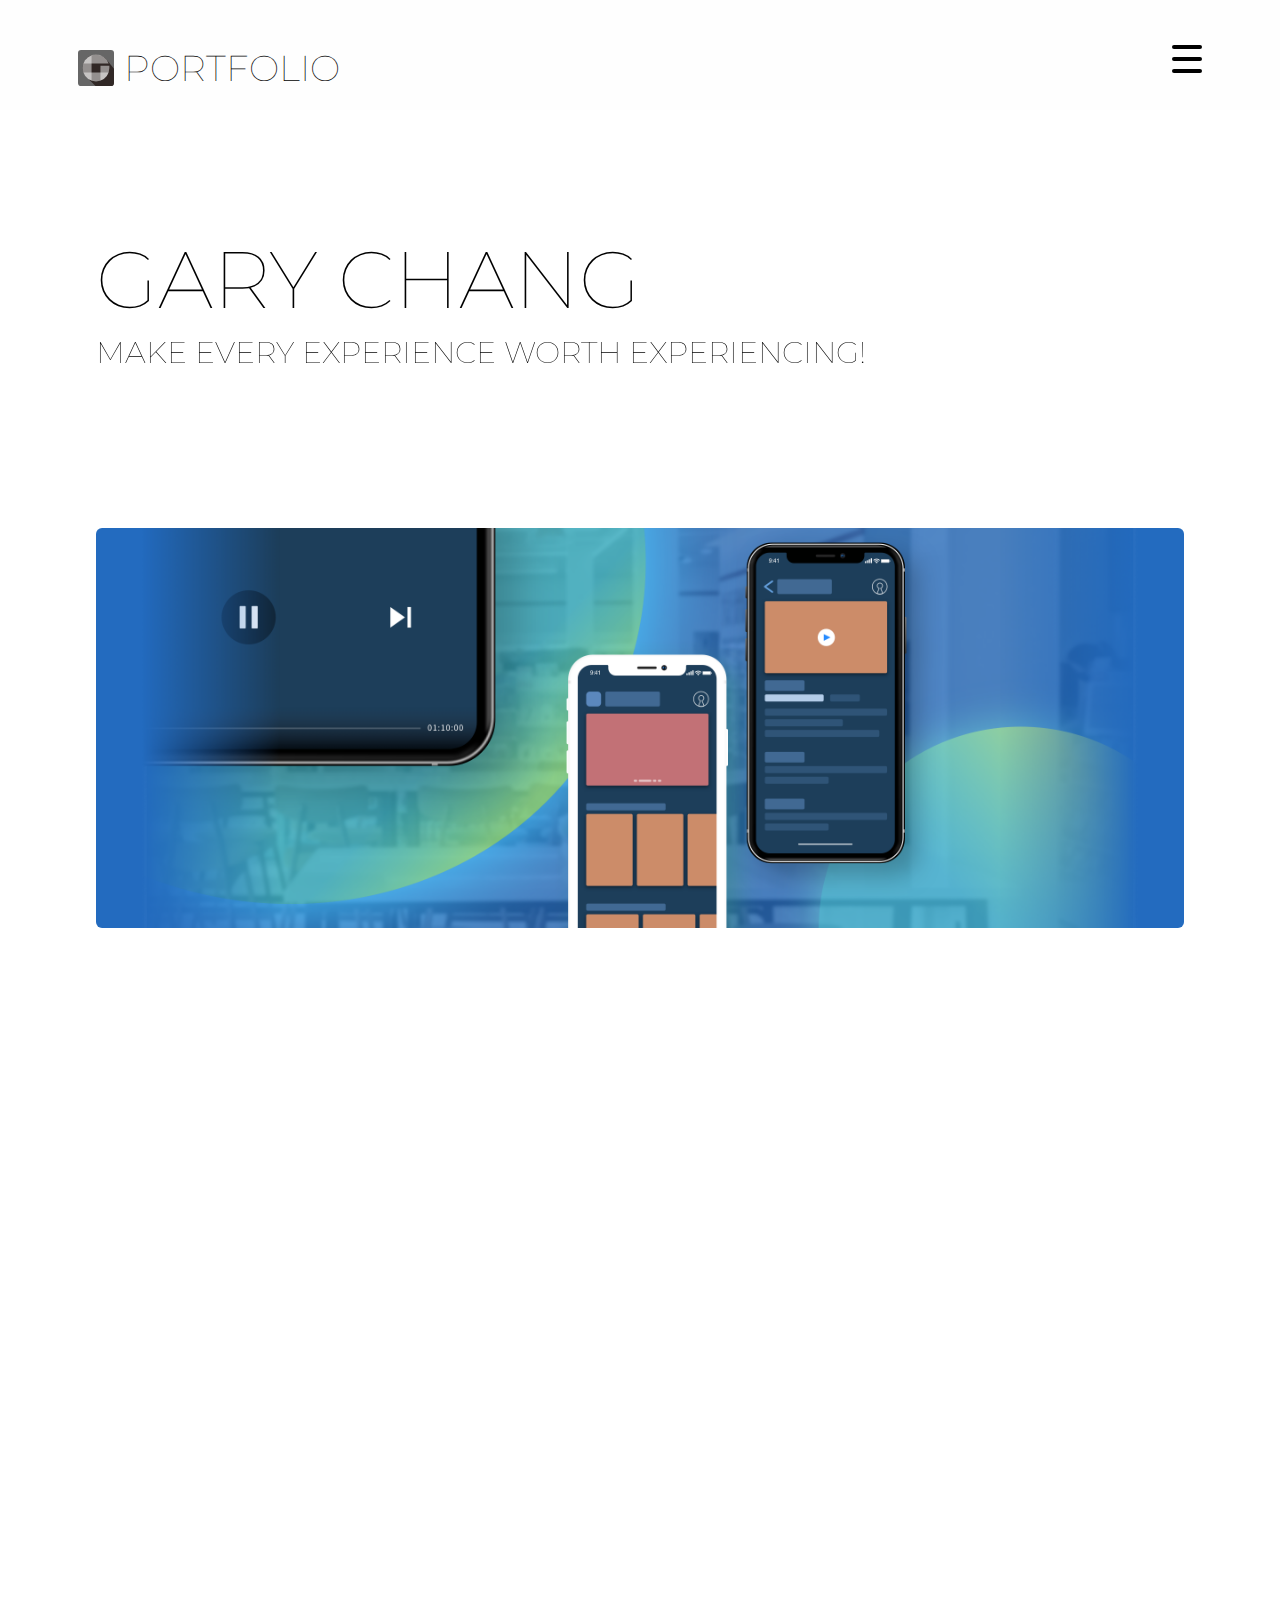
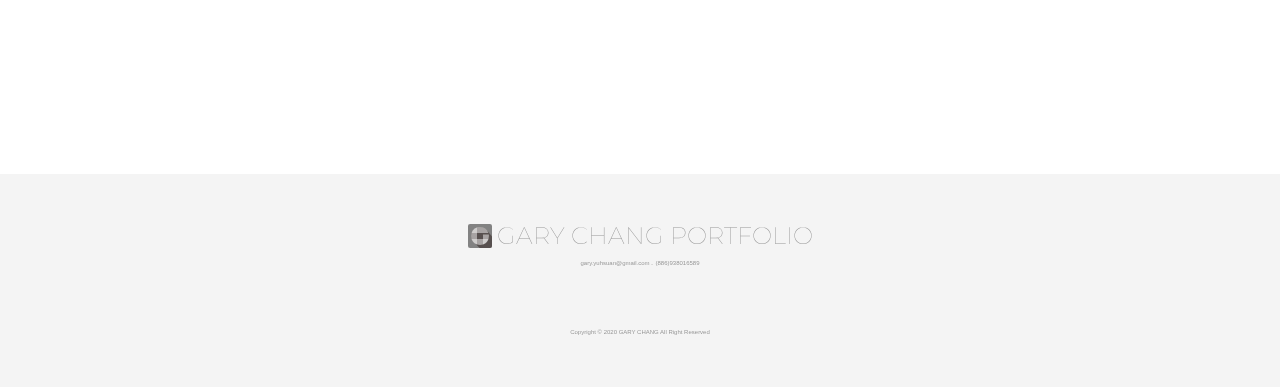
==== commit ad2990aa: "Update index.html" ====
--- a/index.html
+++ b/index.html
@@ -24,7 +24,7 @@
 
 		<!-- Strat header -->
 
-		<header class="header wow fadeInUp">
+		<header class="header  wow fadeInUp">
 
 			<div class="container">
 
@@ -63,7 +63,7 @@
 								<ul>
 									<li><a href="#about" class="popup-menu__item">ABOUT</a></li>
 									<li><a href="#works" class="popup-menu__item">WORKS</a></li>
-									<li><a href="#about" class="popup-menu__item">RESUME</a></li>
+									<li><a href="https://reurl.cc/E7bZK1" class="popup-menu__item" target="_blank">RESUME</a></li>
 								</ul>
 								
 							</div>
@@ -149,7 +149,7 @@
 						<div class="intro">
 							
 							A non typical business school student.<br>
-							A humanity-enthusiast loves to dive in psychological pathways.<br> 
+							A human enthusiast loves to dive in psychological pathways.<br> 
 							Bearing strong craftmanship with the varied methodology of designing digital product.<br>
 
 						</div>
@@ -206,7 +206,7 @@
 					
 					<img class="image-footerlogo" src="images/logobg.svg" alt="">
 
-					<div class="footer-text">GARY CHANG - PORTFOLIO</div>
+					<div class="footer-text">GARY CHANG PORTFOLIO</div>
 
 					<br>
 
@@ -238,4 +238,4 @@
 	<script src="js/custom.js"></script>
 	
 </body>
-</html>+</html>
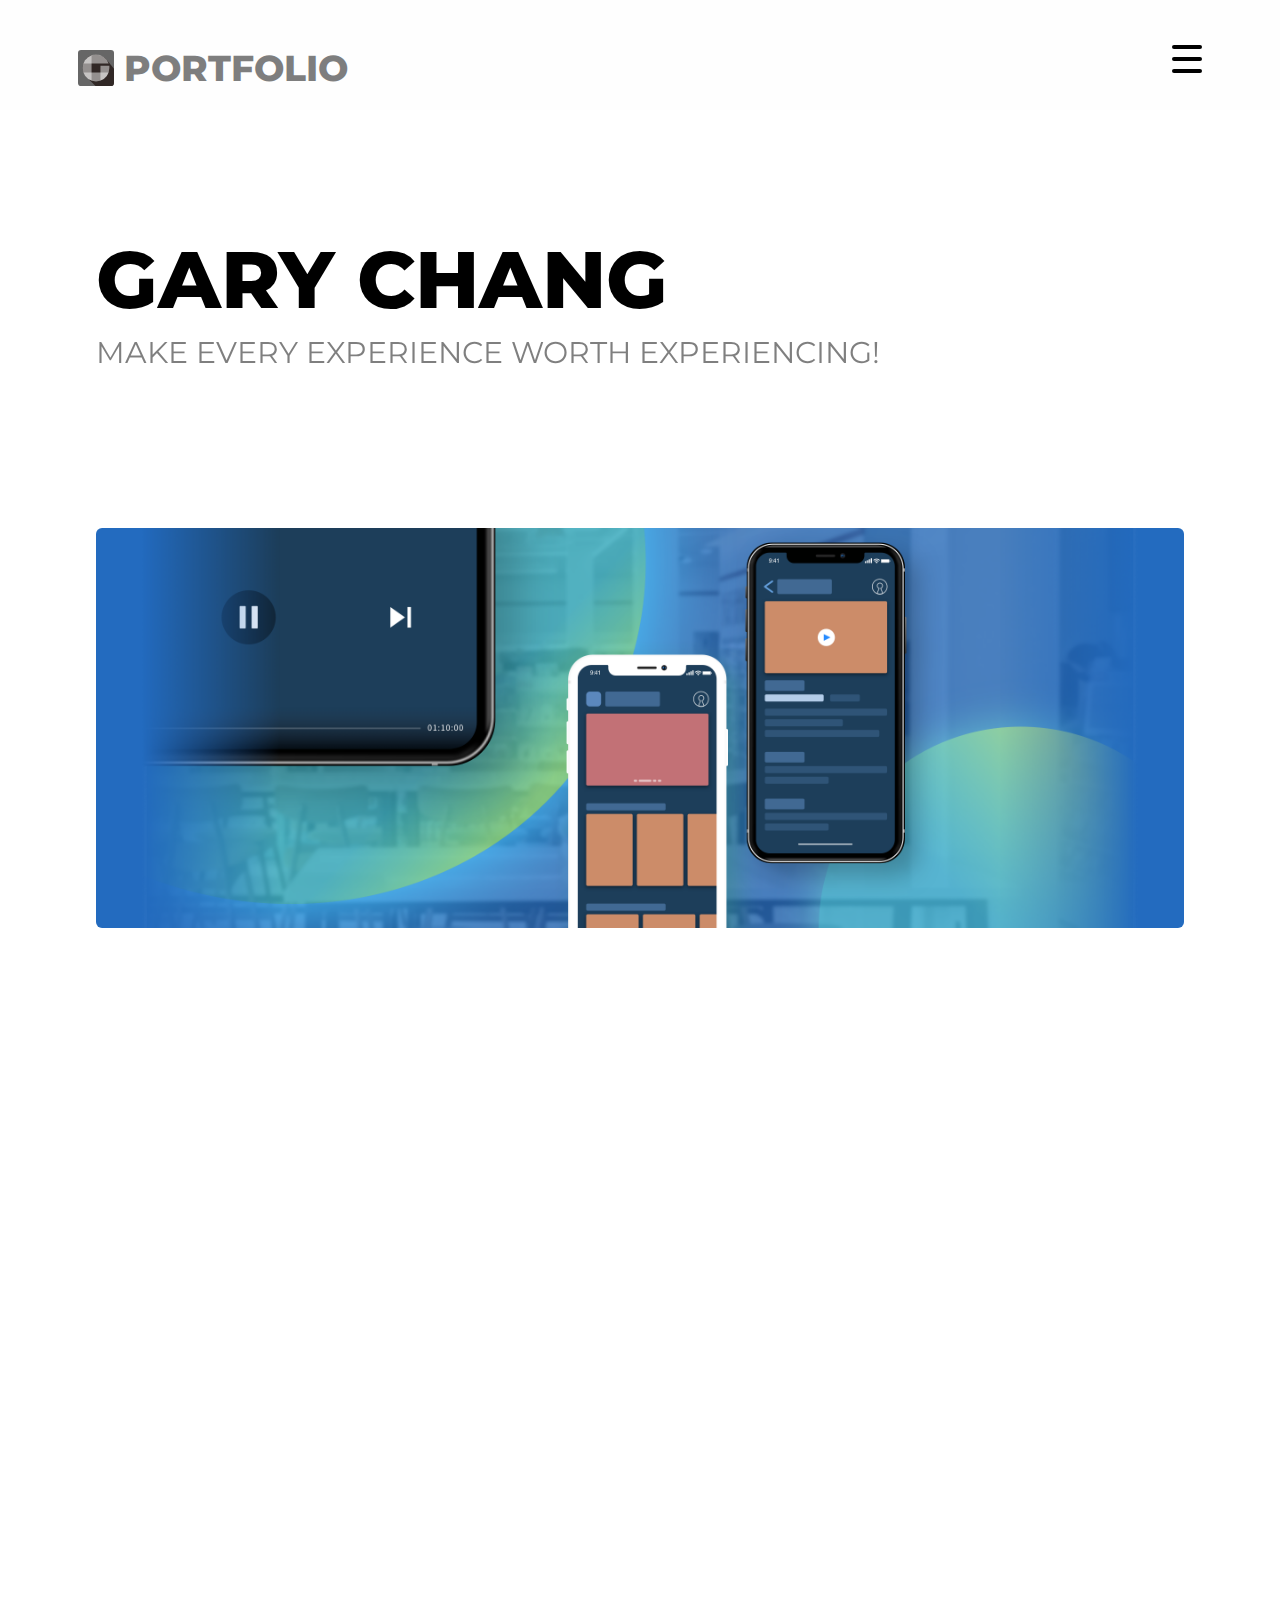
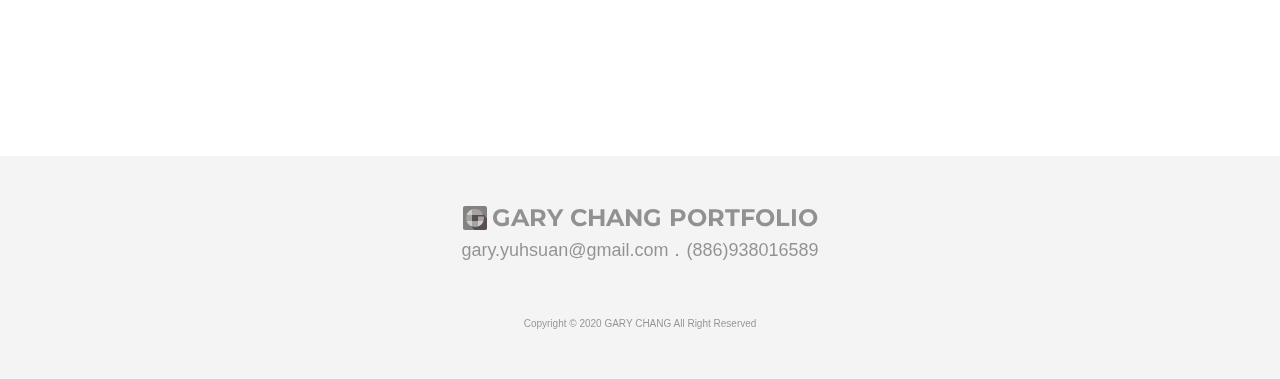
==== commit d25e6c78: "Update index.html" ====
--- a/index.html
+++ b/index.html
@@ -10,6 +10,7 @@
 	<link rel="stylesheet" href="css/base.css">
 	<link rel="stylesheet" href="css/layout.css">
 	<link rel="stylesheet" href="css/component.css">
+	<link rel="stylesheet" href="css/effect.css">
 	<link rel="stylesheet" href="css/animate.css">
 	<link rel="stylesheet" href="css/jquery.fancybox.css">
 
@@ -91,7 +92,7 @@
 
 					<div class="hero__content wow fadeInUp">
 
-						<div class="hero__heading">GARY CHANG</div>
+						<div class="hero__heading glitch">GARY CHANG</div>
 						<br>
 						<div class="hero__subheading">MAKE EVERY EXPERIENCE WORTH EXPERIENCING!</div>
 
--- a/css/component.css
+++ b/css/component.css
@@ -141,11 +141,12 @@
     box-sizing: border-box;
     font-size: 36px;
     line-height: 36px;
-    font-weight: 100;
+    font-weight: 800;
     font-family: 'Montserrat', 'Raleway', 'Helvetica', 'roboto', arial, sans-serif;
     letter-spacing: 0;
     text-decoration: none;
     color: #000;
+    opacity: .5;
 }
 
 @media (max-width: 768px){
@@ -280,7 +281,7 @@
     text-align: center;
     font-family: 'Montserrat','Raleway', 'Helvetica', 'roboto', arial, sans-serif;
     font-size: 40px;
-    font-weight: 100;
+    font-weight: 700;
     color: #484848;
     line-height: 80px;
     transition: all 0.3s;
@@ -292,7 +293,7 @@
     }
 }
 .popup-menu__item:hover{
-    color: #e881a7;
+    color: #79bac1;
 }
 
 /*-------------------------*/
@@ -314,7 +315,7 @@
 }
 .hero__heading{
     font-size: 80px;
-    font-weight: 100;
+    font-weight: 800;
     line-height: 80px;
     font-family: 'Montserrat','Raleway', 'Helvetica', 'roboto', arial, sans-serif;
     color: #000;
@@ -328,10 +329,11 @@
 
 .hero__subheading{
     font-size: 30px;
-    font-weight: 1;
+    font-weight: 400;
     line-height: 30px;
     font-family: 'Montserrat','Raleway', 'Helvetica', 'roboto', arial, sans-serif;
     color: #000;
+    opacity: .5;
 }
 @media (max-width: 768px){
     .hero__subheading{
@@ -367,6 +369,7 @@
     width: 100%;
     height: 280px;
     border-radius: 4px;
+    /*overflow: hidden;*/
 
     background-image: url("../images/kv/sdk.png");
     background-repeat: no-repeat;
@@ -374,7 +377,31 @@
     background-position: center;
 
     margin-bottom: 10px;
-}
+
+}
+
+.kv1:after{
+    content: "";
+    background-color: #abf0e9;
+    opacity: 0;
+
+    display: inline-block;
+    width: 100%;
+    height: 280px;
+    border-radius: 4px;
+
+    transition: all 0.5s;
+
+
+}
+
+.kv1:hover:after{
+    opacity: .6;
+
+}
+
+
+
 
 .kv2{
     display: inline-block;
@@ -390,6 +417,26 @@
     margin-bottom: 10px;
 }
 
+.kv2:after{
+    content: "";
+    background-color: #fa9191;
+    opacity: 0;
+
+    display: inline-block;
+    width: 100%;
+    height: 280px;
+    border-radius: 4px;
+
+    transition: all 0.5s;
+
+
+}
+
+.kv2:hover:after{
+    opacity: .6;
+
+}
+
 .kv3{
     display: inline-block;
     width: 100%;
@@ -404,6 +451,26 @@
     margin-bottom: 10px;
 }
 
+.kv3:after{
+    content: "";
+    background-color: #f4a548;
+    opacity: 0;
+
+    display: inline-block;
+    width: 100%;
+    height: 280px;
+    border-radius: 4px;
+
+    transition: all 0.5s;
+
+
+}
+
+.kv3:hover:after{
+    opacity: .6;
+
+}
+
 .kv4{
     display: inline-block;
     width: 100%;
@@ -418,6 +485,26 @@
     margin-bottom: 10px;
 }
 
+.kv4:after{
+    content: "";
+    background-color: #fdd365;
+    opacity: 0;
+
+    display: inline-block;
+    width: 100%;
+    height: 280px;
+    border-radius: 4px;
+
+    transition: all 0.5s;
+
+
+}
+
+.kv4:hover:after{
+    opacity: .6;
+
+}
+
 .kv5{
     display: inline-block;
     width: 100%;
@@ -432,6 +519,26 @@
     margin-bottom: 10px;
 }
 
+.kv5:after{
+    content: "";
+    background-color: #e4f9ff;
+    opacity: 0;
+
+    display: inline-block;
+    width: 100%;
+    height: 280px;
+    border-radius: 4px;
+
+    transition: all 0.5s;
+
+
+}
+
+.kv5:hover:after{
+    opacity: .6;
+
+}
+
 @media (max-width: 768px){
     .kv1{
     
@@ -442,6 +549,12 @@
     margin-bottom: 4px;
     }
 
+    .kv1:after{
+    width: 100%;
+    height: 160px;
+
+    }
+
     .kv2{
     
     width: 100%;
@@ -451,6 +564,12 @@
     margin-bottom: 4px;
     }
 
+    .kv2:after{
+    width: 100%;
+    height: 160px;
+
+    }
+
     .kv3{
     
     width: 100%;
@@ -460,6 +579,12 @@
     margin-bottom: 4px;
     }
 
+    .kv3:after{
+    width: 100%;
+    height: 160px;
+
+    }
+
     .kv4{
     
     width: 100%;
@@ -469,6 +594,12 @@
     margin-bottom: 4px;
     }
 
+    .kv4:after{
+    width: 100%;
+    height: 160px;
+
+    }
+
     .kv5{
     
     width: 100%;
@@ -477,6 +608,12 @@
 
     margin-bottom: 4px;
     }
+
+    .kv5:after{
+    width: 100%;
+    height: 160px;
+
+    }
 }
 
 @media (min-width: 1200px){
@@ -489,6 +626,12 @@
     margin-bottom: 10px;
     }
 
+    .kv1:after{
+    width: 100%;
+    height: 400px;
+
+    }
+
     .kv2{
     
     width: 100%;
@@ -498,6 +641,12 @@
     margin-bottom: 10px;
     }
 
+    .kv2:after{
+    width: 100%;
+    height: 400px;
+
+    }
+
     .kv3{
     
     width: 100%;
@@ -507,6 +656,12 @@
     margin-bottom: 10px;
     }
 
+    .kv3:after{
+    width: 100%;
+    height: 400px;
+
+    }
+
     .kv4{
     
     width: 100%;
@@ -516,6 +671,12 @@
     margin-bottom: 10px;
     }
 
+    .kv4:after{
+    width: 100%;
+    height: 400px;
+
+    }
+
     .kv5{
     
     width: 100%;
@@ -523,6 +684,12 @@
     border-radius: 6px;
 
     margin-bottom: 10px;
+    }
+
+    .kv5:after{
+    width: 100%;
+    height: 400px;
+
     }
 }
 
@@ -568,7 +735,7 @@
 
 .name{
     font-size: 24px;
-    font-weight: 1;
+    font-weight: 800;
     line-height: 24px;
     font-family: 'Montserrat','Raleway', 'Helvetica', 'roboto', arial, sans-serif;
     color: #000;
@@ -603,24 +770,28 @@
     padding: 5px;
     padding-left: 20px;
     padding-right: 20px;
-    border-radius: 15px;
-    background-color: #5b5656;
+    border-radius: 20px;
+    background-color: #5f6769;
     color: #fff;
     font-size: 14px;
-    font-weight: 600;
+    font-weight: 300;
     line-height: 20px;
     font-family: 'Raleway', 'Helvetica', 'roboto', arial, sans-serif;
     text-align: center;
-    transition: all 0.3s;
+    transition: all 0.5s;
+    border: solid 2px #5f6769;
 
     white-space:nowrap;
 
-}
-
-/*.btn_resume :hover{
-    background-color: #000;
-    color: #fff;
-}*/
+    /*box-sizing: border-box;*/
+
+}
+
+.btn_resume:hover{
+    background-color: #fff;
+    color: #5f6769;
+    border: solid 2px #5f6769;
+}
 
 /* icon btn */
 
@@ -634,6 +805,7 @@
     width: 26px;
     height: 26px;
     background-color: #d8d8d8;
+
     border-radius: 50%;
     line-height: 26px;
     font-size: 14px;
@@ -686,7 +858,7 @@
 .footer-text{
     display: inline-block;
     font-size: 24px;
-    font-weight: 1;
+    font-weight: 700;
     line-height: 24px;
     font-family: 'Montserrat','Raleway', 'Helvetica', 'roboto', arial, sans-serif;
     color: #000;
@@ -698,7 +870,7 @@
 
 .copyright{
 
-    font-size: 6px;
+    font-size: 10px;
     font-weight: 1;
     line-height: 10px;
     font-family: 'Raleway', 'Helvetica', 'roboto', arial, sans-serif;
@@ -725,9 +897,9 @@
 
     .copyright{
 
-    font-size: 2px;
+    font-size: 10px;
     font-weight: 1;
-    line-height: 6px;
+    line-height: 10px;
  
     padding-top: 20px;
 
@@ -793,7 +965,7 @@
 .title-master{
     font-family: 'Montserrat','Raleway', 'Helvetica', 'roboto', arial, sans-serif;
     font-size: 36px;
-    font-weight: 900;
+    font-weight: 800;
     line-height: 46px;
 
     margin-top: 20px;
@@ -1048,7 +1220,7 @@
 
 @media (max-width: 768px){
 
-    .pic-sdk-ia, .pic-sdk-block, .pic-ui-block{
+    .pic-sdk-ia, .pic-ui-block{
 
     
     padding-bottom: 50px;
@@ -1274,9 +1446,9 @@
 /*-------------------*/
 
 .contact-text{
-    font-size: 6px;
-    font-weight: 1;
-    line-height: 10px;
+    font-size: 18px;
+    font-weight: 100;
+    line-height: 20px;
     font-family: 'Raleway', 'Helvetica', 'roboto', arial, sans-serif;
     color: #000;
     opacity: .4;
@@ -1288,12 +1460,17 @@
 @media (max-width: 768px){
     .contact-text{
 
-    font-size: 2px;
-    font-weight: 1;
-    line-height: 6px;
+    font-size: 12px;
+    font-weight: 100;
+    line-height: 12px;
  
     padding-top: 10px;
 
     }
 }
 
+/*-----------------------*/
+
+.scrolleff{
+    visibility: hidden;
+}
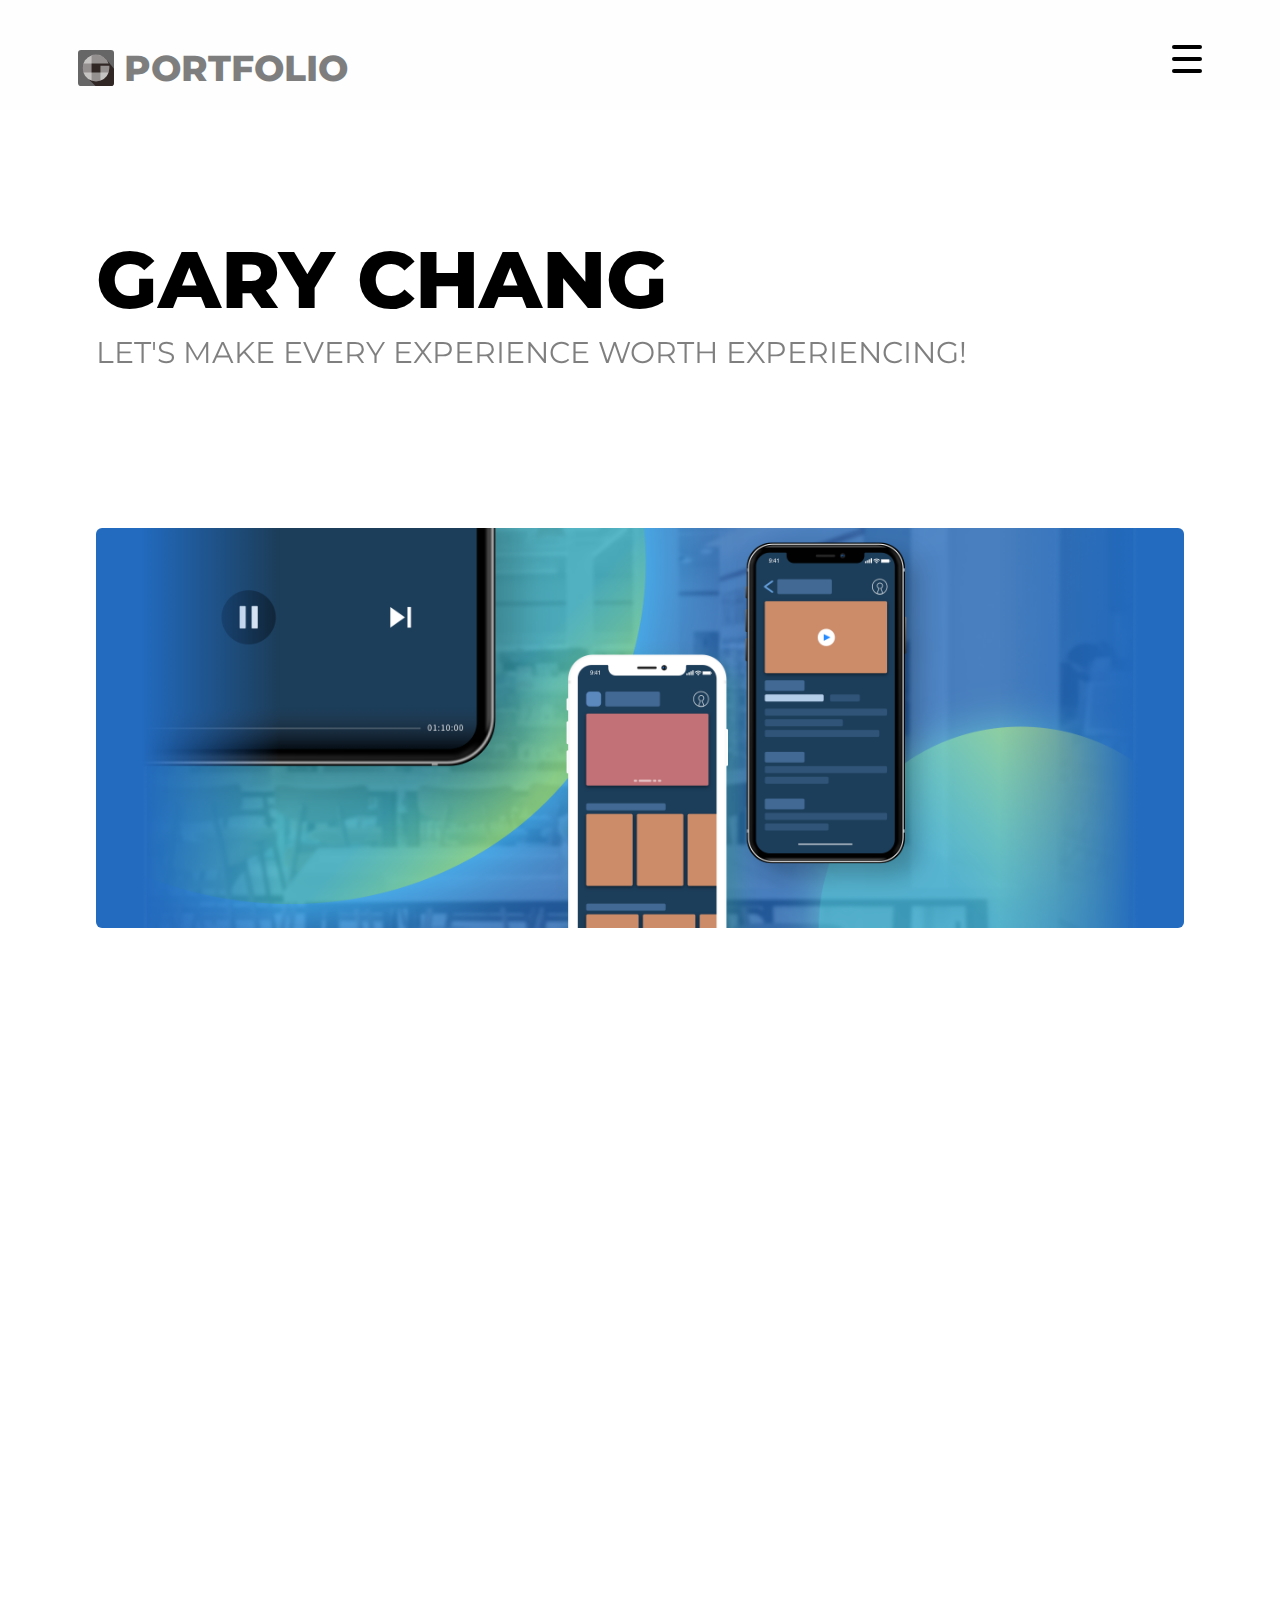
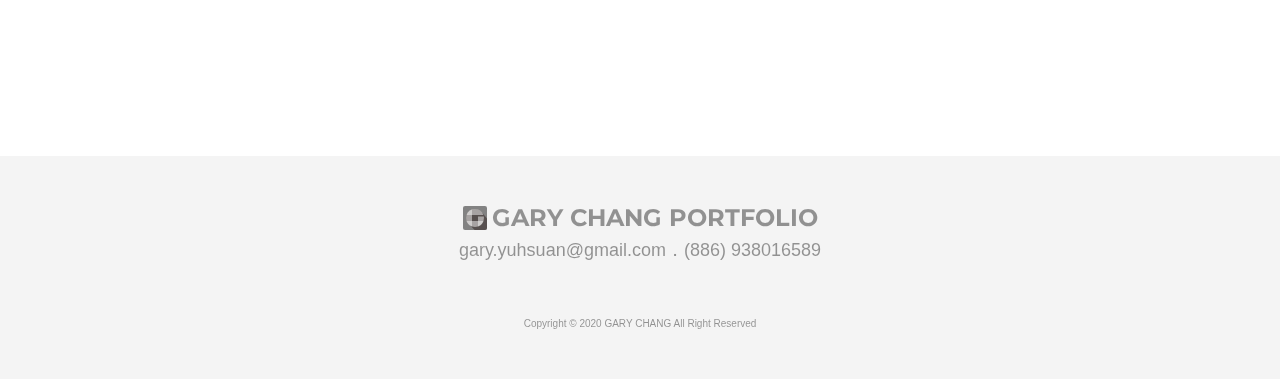
==== commit b9712760: "Update index.html" ====
--- a/index.html
+++ b/index.html
@@ -11,6 +11,9 @@
 	<link rel="stylesheet" href="css/layout.css">
 	<link rel="stylesheet" href="css/component.css">
 	<link rel="stylesheet" href="css/effect.css">
+	<link rel="stylesheet" href="css/gli_about.css">
+	<link rel="stylesheet" href="css/gli_works.css">
+	<link rel="stylesheet" href="css/gli_resume.css">
 	<link rel="stylesheet" href="css/animate.css">
 	<link rel="stylesheet" href="css/jquery.fancybox.css">
 
@@ -62,9 +65,9 @@
 									</a>
 								</div>
 								<ul>
-									<li><a href="#about" class="popup-menu__item">ABOUT</a></li>
-									<li><a href="#works" class="popup-menu__item">WORKS</a></li>
-									<li><a href="https://reurl.cc/E7bZK1" class="popup-menu__item" target="_blank">RESUME</a></li>
+									<li><a href="#about" class="popup-menu__item glitch1">ABOUT</a></li>
+									<li><a href="#works" class="popup-menu__item glitch2">WORKS</a></li>
+									<li><a href="https://reurl.cc/E7bZK1" class="popup-menu__item glitch3" target="_blank">RESUME</a></li>
 								</ul>
 								
 							</div>
@@ -92,9 +95,14 @@
 
 					<div class="hero__content wow fadeInUp">
 
-						<div class="hero__heading glitch">GARY CHANG</div>
+						<a href="#about">
+							
+							<div class="hero__heading glitch">GARY CHANG</div>
+
+						</a>
+						
 						<br>
-						<div class="hero__subheading">MAKE EVERY EXPERIENCE WORTH EXPERIENCING!</div>
+						<div class="hero__subheading">LET'S MAKE EVERY EXPERIENCE WORTH EXPERIENCING!</div>
 
 						
 					</div>
@@ -113,15 +121,35 @@
 
 					<div class="work__content">
 
-						<a href="SDK.html" class="kv1 wow fadeInUp"></a>
-
-						<a href="UI.html" class="kv2 wow fadeInUp"></a>
-
-						<a href="chatbot.html" class="kv3 wow fadeInUp"></a>
-
-						<a href="form.html" class="kv4 wow fadeInUp"></a>
-
-						<a href="vpicon.html" class="kv5 wow fadeInUp"></a>
+						<a href="SDK.html" class="">
+
+							<div class="kv1 wow fadeInUp"></div>
+							
+						</a>
+
+						<a href="UI.html" class="">
+							
+							<div class="kv2 wow fadeInUp"></div>
+
+						</a>
+
+						<a href="chatbot.html" class="">
+							
+							<div class="kv3 wow fadeInUp"></div>
+
+						</a>
+
+						<a href="form.html" class="">
+							
+							<div class="kv4 wow fadeInUp"></div>
+
+						</a>
+
+						<a href="vpicon.html" class="">
+							
+							<div class="kv5 wow fadeInUp"></div>
+
+						</a>
 
 					</div>
 					
@@ -151,7 +179,7 @@
 							
 							A non typical business school student.<br>
 							A human enthusiast loves to dive in psychological pathways.<br> 
-							Bearing strong craftmanship with the varied methodology of designing digital product.<br>
+							Bearing strong craftsmanship with the varied methodology of designing digital products.<br>
 
 						</div>
 
@@ -216,7 +244,7 @@
 				</div>
 
 				<div class="contact-text">
-					gary.yuhsuan@gmail.com．(886)938016589
+					gary.yuhsuan@gmail.com．(886) 938016589
 				</div>
 
 				<br>
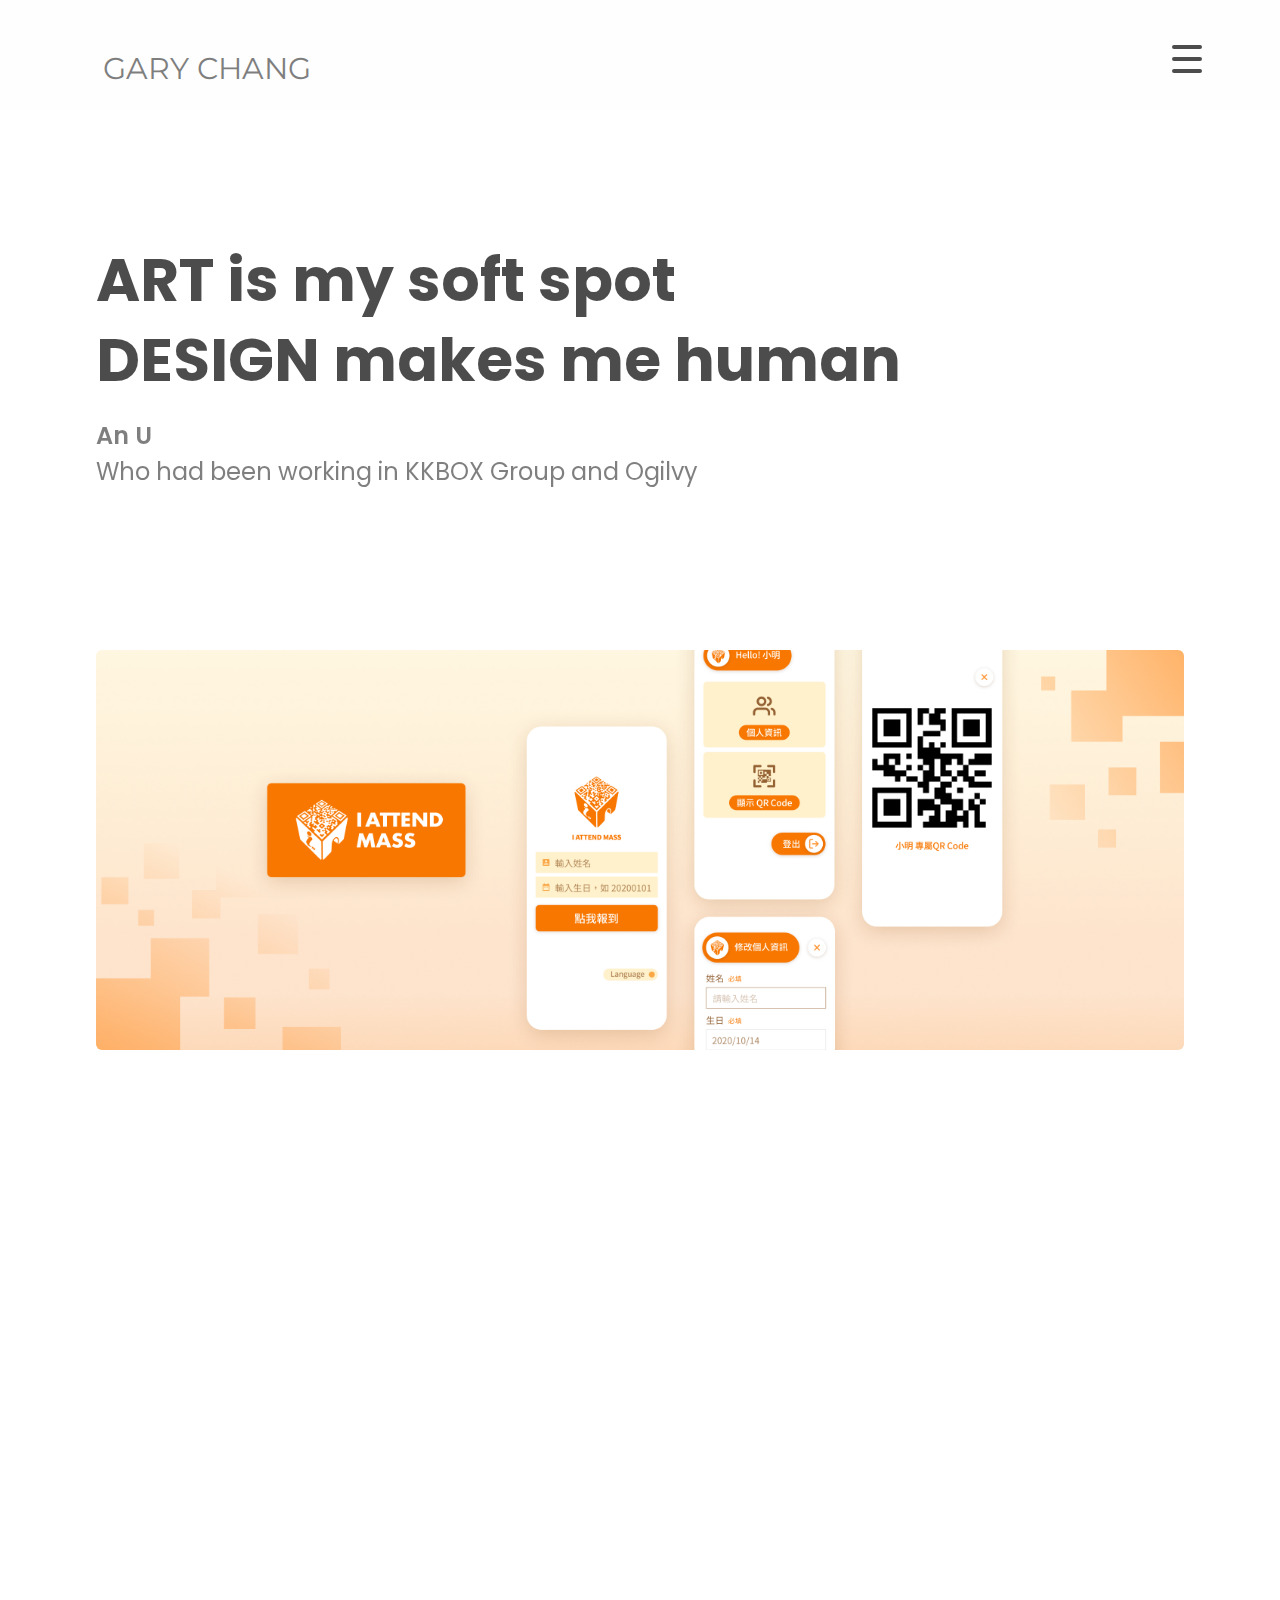
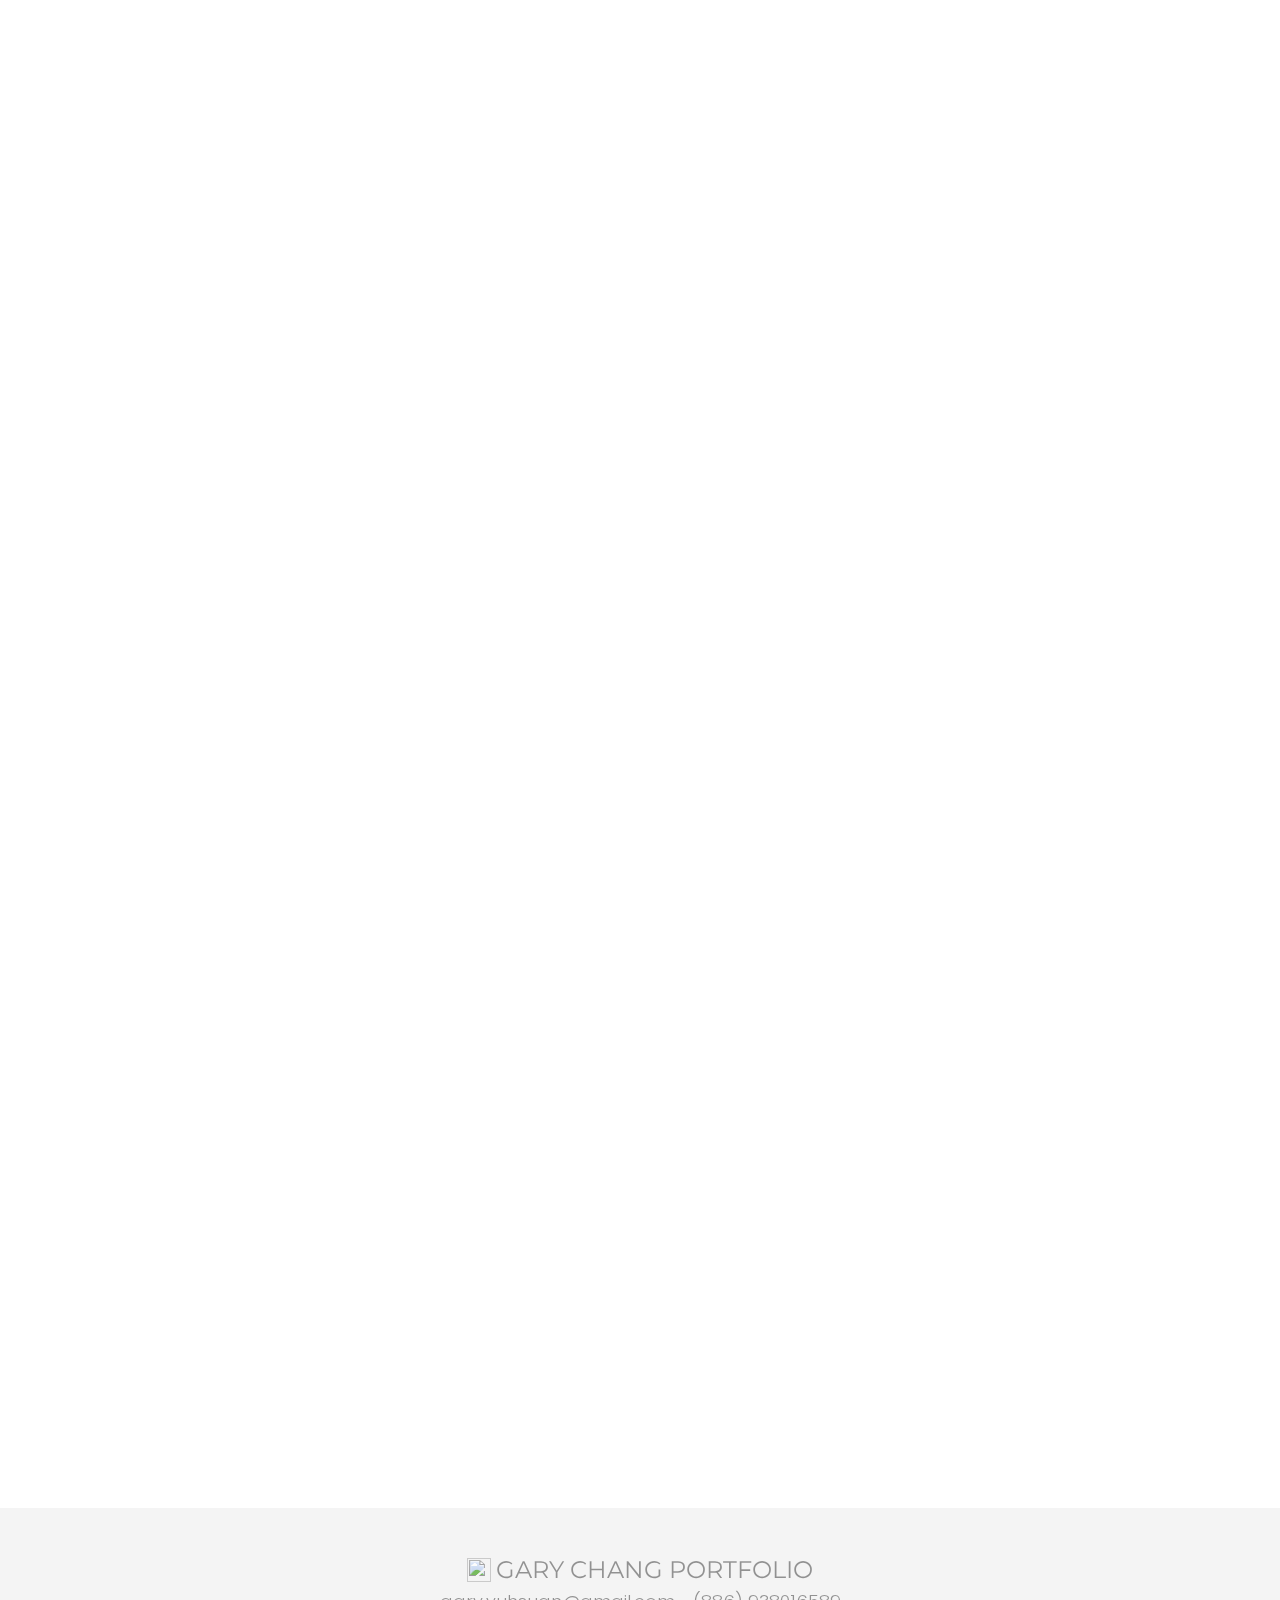
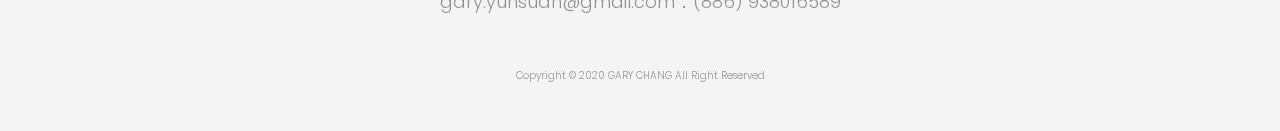
==== commit 0db02ae6: "Update index.html" ====
--- a/index.html
+++ b/index.html
@@ -4,13 +4,27 @@
 	<meta charset="UTF-8">
 	<title>GARY CHANG | PORTFOLIO</title>
 	<meta name="viewport" content="width=device-width, initial-scale=1.0, user-scalable=0">
-	<link rel="icon" type="image/x-icon" href="images/favicon.ico" />
+	<link rel="icon" type="image/x-icon" href="images/faviconNew.ico" />
+
+	<!-- Facebook Opengraph -->
+	<meta property="og:url" content="https://www.garychangood.ga/"/>
+	<meta property="og:locale" content="en" />
+	<meta property="og:type" content="website" />
+	<meta property="og:title" content="GARY CHANG - UIUX Designer" />
+	<meta property="og:description" content="Former Design Intern In KKBOX and Ogilvy"/>
+	<meta property="og:image" content="../images/OG.png" />
+	<meta property="og:image:alt" content="GARY CHANG - UIUX Designer" />
+	<meta property="og:image:type" content="image/png" />
+	<meta property="og:image:width" content="800" />
+	<meta property="og:image:height" content="500" />
+	<!-- End Facebook Opengraph -->
 
 	<!-- CSS -->
 	<link rel="stylesheet" href="css/base.css">
 	<link rel="stylesheet" href="css/layout.css">
 	<link rel="stylesheet" href="css/component.css">
 	<link rel="stylesheet" href="css/effect.css">
+	<link rel="stylesheet" href="css/effecT2.css">
 	<link rel="stylesheet" href="css/gli_about.css">
 	<link rel="stylesheet" href="css/gli_works.css">
 	<link rel="stylesheet" href="css/gli_resume.css">
@@ -36,14 +50,17 @@
 
 					<div class="logo-bar navbar__logo-bar">
 						
-						<a href="index.html" class="logo-btn">
-							
-						</a>
+						<div class="logo-btn">
+
+							
+							<lottie-player class="motionLogo" src="https://assets7.lottiefiles.com/private_files/lf30_abkqx785.json" mode="bounce" background="transparent"  speed="1"   autoplay></lottie-player>
+							
+						</div>
 
 						<div class="space"></div>
 
 
-						<a href="index.html" class="text-btn">PORTFOLIO</a>
+						<a href="index.html" class="text-btn">GARY CHANG</a>
 
 					</div>
 
@@ -67,7 +84,7 @@
 								<ul>
 									<li><a href="#about" class="popup-menu__item glitch1">ABOUT</a></li>
 									<li><a href="#works" class="popup-menu__item glitch2">WORKS</a></li>
-									<li><a href="https://reurl.cc/E7bZK1" class="popup-menu__item glitch3" target="_blank">RESUME</a></li>
+									<li><a href="https://drive.google.com/uc?export=download&id=1rx4pDNGMhEnj1xkGVxa0QSfJDhARILjC" class="popup-menu__item glitch3" target="_blank">RESUME</a></li>
 								</ul>
 								
 							</div>
@@ -95,14 +112,23 @@
 
 					<div class="hero__content wow fadeInUp">
 
-						<a href="#about">
-							
-							<div class="hero__heading glitch">GARY CHANG</div>
-
-						</a>
-						
+						<!-- <a href="#about">
+
+						</a> -->
+
+						<div class="hero__heading glitch_t1">ART is my soft spot</div>
+
+						<div class="hero__heading glitch_t2">DESIGN makes me human</div>
+
 						<br>
-						<div class="hero__subheading">LET'S MAKE EVERY EXPERIENCE WORTH EXPERIENCING!</div>
+
+						<div class="typewrite" data-period="2000" data-type='[ "An UX Designer", "An Interaction Designer", "An UI Designer", "A Graphic Designer" ]'>
+   						 <span class="wrap"></span>
+ 						 </div>
+
+
+
+						<div class="hero__subheading">Who had been working in KKBOX Group and Ogilvy</div>
 
 						
 					</div>
@@ -121,18 +147,43 @@
 
 					<div class="work__content">
 
+						<a href="iam.html" class="">
+
+							<div class="kv8 wow fadeInUp"></div>
+							
+						</a>
+
+						<a href="Redesign.html" class="">
+
+							<div class="kv7 wow fadeInUp"></div>
+							
+						</a>
+
+						<a href="vpicon.html" class="">
+							
+							<div class="kv5 wow fadeInUp"></div>
+
+						</a>
+
 						<a href="SDK.html" class="">
 
 							<div class="kv1 wow fadeInUp"></div>
 							
 						</a>
 
+						<a href="avlab.html" class="">
+							
+							<div class="kv6 wow fadeInUp"></div>
+
+						</a>
+
 						<a href="UI.html" class="">
 							
 							<div class="kv2 wow fadeInUp"></div>
 
 						</a>
 
+						
 						<a href="chatbot.html" class="">
 							
 							<div class="kv3 wow fadeInUp"></div>
@@ -145,11 +196,6 @@
 
 						</a>
 
-						<a href="vpicon.html" class="">
-							
-							<div class="kv5 wow fadeInUp"></div>
-
-						</a>
 
 					</div>
 					
@@ -185,7 +231,7 @@
 
 						<div class="btn_about">
 							
-							<a href="https://reurl.cc/E7bZK1" target="_blank" class="btn_resume">DOWNLOAD RESUME</a>
+							<a href="https://drive.google.com/uc?export=download&id=1rx4pDNGMhEnj1xkGVxa0QSfJDhARILjC" target="_blank" class="btn_resume">DOWNLOAD RESUME</a>
 
 							<div class="btn-outline">
 								
@@ -233,7 +279,7 @@
 
 				<div class="footer-title u-clearfix">
 					
-					<img class="image-footerlogo" src="images/logobg.svg" alt="">
+					<img class="image-footerlogo" src="images/logoNew.svg" alt="">
 
 					<div class="footer-text">GARY CHANG PORTFOLIO</div>
 
@@ -265,6 +311,7 @@
 	<script src="js/jquery.fancybox.min.js"></script>
 	<script src="js/jquery.stellar.min.js"></script>
 	<script src="js/custom.js"></script>
-	
+	<script src="js/type.js"></script>
+	<script src="https://unpkg.com/@lottiefiles/lottie-player@latest/dist/lottie-player.js"></script>
 </body>
 </html>
--- a/css/base.css
+++ b/css/base.css
@@ -18,7 +18,8 @@
 /*-------------------------*/
 /* $Font import 
 ---------------------------*/
-@import url('https://fonts.googleapis.com/css2?family=Montserrat:wght@800&display=swap');
+@import url(https://fonts.googleapis.com/css2?family=Poppins:ital,wght@0,100;0,200;0,300;0,400;0,500;0,600;0,700;0,800;0,900;1,100;1,200;1,300;1,400;1,500;1,600;1,700;1,800;1,900&display=swap);
+@import url('https://fonts.googleapis.com/css2?family=Montserrat:ital,wght@0,100;0,200;0,300;0,400;0,500;0,600;0,700;0,800;0,900;1,100;1,200;1,300;1,400;1,500;1,600;1,700;1,800;1,900&display=swap');
 @import url('https://fonts.googleapis.com/css2?family=Chivo:wght@900&display=swap');
 @import url('https://fonts.googleapis.com/css?family=Comfortaa&display=swap');
 /*-------------------------*/
--- a/css/component.css
+++ b/css/component.css
@@ -91,7 +91,7 @@
     float: left;
 }
 
-.logobar{
+.logo-bar{
     /*padding-left: 80px;*/
 }
 @media (max-width: 768px){
@@ -102,6 +102,13 @@
     }
 }
 
+@media (min-width: 1200px){
+    .navbar__logo-bar{
+        /*padding-left: 30px;*/
+        padding-left: 8px;
+    }
+}
+
 .navbar__nav{
     float: right;
 }
@@ -113,15 +120,20 @@
     height: 36px;
 
     /*background-color: #fff;*/
-    background-image: url("../images/logobg.svg");
+    /*background-image: url("../images/logobg.svg");
     background-position: right;
     background-repeat: no-repeat;
-    background-size: contain;
+    background-size: contain;*/
     float: left;
-    padding-left: 110px;
-
-
-
+    padding-left: 30px;
+
+}
+
+.motionLogo{
+    width: 36px;
+    height: 36px;
+    opacity: .6;
+    float: left;
 }
 
 /* space */
@@ -139,14 +151,16 @@
     position: relative;
     
     box-sizing: border-box;
-    font-size: 36px;
-    line-height: 36px;
-    font-weight: 800;
+    font-size: 30px;
+    line-height: 30px;
+    font-weight: 400;
     font-family: 'Montserrat', 'Raleway', 'Helvetica', 'roboto', arial, sans-serif;
     letter-spacing: 0;
     text-decoration: none;
     color: #000;
     opacity: .5;
+    margin-left: 20px;
+    padding-top: 4px;
 }
 
 @media (max-width: 768px){
@@ -154,7 +168,7 @@
     .logo-btn{
         width: 24px;
         height: 24px;
-        padding-left: 50px;
+        padding-left: 30px;
     }
 
     .space{
@@ -165,12 +179,29 @@
     .text-btn{
         font-size: 24px;
         line-height: 24px;
-    }
+        margin-left: 28px;
+        padding-top: 3px;
+    }
+
+    .motionLogo{
+    width: 28px;
+    height: 28px;
+    }
+
 }
 
 @media (min-width: 1200px){
     .logo-btn{
-        padding-left: 5px;
+        padding-left: 0px;
+    }
+
+    .space{
+        width: 1px;
+        
+    }
+
+    .text-btn{
+        margin-left: 4px;
     }
 }
 
@@ -196,6 +227,7 @@
     width: 30px;
     border-radius: 2px;
     background-color: #000;
+    opacity: .7;
     margin-bottom: 8px;
     transition: all 0.3s;
 }
@@ -230,13 +262,16 @@
 .popup-menu{
     position: fixed;
     top: 0;
-    left: 0;
-    width: 100%;
+    right: 0;
+    width: 40%;
     height: 100%;
     background-color: #fefefe;
     transition: all 0.3s;
     opacity: 0;
     visibility: hidden;
+    -webkit-box-shadow: -12px 0px 25px 2px rgba(0,0,0,0.2);
+    -moz-box-shadow: -12px 0px 25px 2px rgba(0,0,0,0.2);
+    box-shadow: -12px 0px 25px 2px rgba(0,0,0,0.2);
 }
 #popup-overlay:target{
     opacity: 1;
@@ -256,6 +291,10 @@
         width: 56px;
         height: 56px;
     }
+
+    .popup-menu{
+    width: 100%;
+    }
 }
 .popup-menu__close:hover{
     transform: rotate(180deg);
@@ -265,6 +304,7 @@
     height: 5px;
     border-radius: 2.5px;
     background-color: #000;
+    opacity: .7;
     position: absolute;
     top: 50%;
     left: 50%;
@@ -279,12 +319,13 @@
 .popup-menu__item{
     display: block;
     text-align: center;
-    font-family: 'Montserrat','Raleway', 'Helvetica', 'roboto', arial, sans-serif;
+    font-family: 'Poppins', sans-serif,'Montserrat','Raleway', 'Helvetica', 'roboto', arial, sans-serif;
     font-size: 40px;
     font-weight: 700;
     color: #484848;
     line-height: 80px;
-    transition: all 0.3s;
+
+/*    transition: all 0.3s;*/
 }
 @media (max-width: 768px){
     .popup-menu__item{
@@ -292,9 +333,9 @@
         line-height: 48px;
     }
 }
-.popup-menu__item:hover{
+/*.popup-menu__item:hover{
     color: #79bac1;
-}
+}*/
 
 /*-------------------------*/
 /* $Hero
@@ -314,11 +355,12 @@
     }
 }
 .hero__heading{
-    font-size: 80px;
-    font-weight: 800;
+    font-size: 60px;
+    font-weight: 700;
     line-height: 80px;
-    font-family: 'Montserrat','Raleway', 'Helvetica', 'roboto', arial, sans-serif;
+    font-family:'Poppins', sans-serif, 'Montserrat','Raleway', 'Helvetica', 'roboto', arial, sans-serif;
     color: #000;
+    opacity: .7;
 }
 @media (max-width: 768px){
     .hero__heading{
@@ -328,18 +370,33 @@
 }
 
 .hero__subheading{
-    font-size: 30px;
+    font-size: 24px;
     font-weight: 400;
-    line-height: 30px;
-    font-family: 'Montserrat','Raleway', 'Helvetica', 'roboto', arial, sans-serif;
+    line-height: 36px;
+    font-family:'Poppins', sans-serif, 'Montserrat','Raleway', 'Helvetica', 'roboto', arial, sans-serif;
     color: #000;
     opacity: .5;
 }
+
+.typewrite{
+    font-size: 24px;
+    font-weight: 600;
+    line-height: 36px;
+    font-family:'Poppins', sans-serif, 'Montserrat','Raleway', 'Helvetica', 'roboto', arial, sans-serif;
+    color: #000;
+    opacity: .5;
+}
+
 @media (max-width: 768px){
     .hero__subheading{
         font-size: 16px;
-        line-height: 16px;
-    }
+        line-height: 24px;
+    }
+
+    .typewrite{
+        font-size: 16px;
+        line-height: 24px;
+}
 }
 
 /*-------------------------*/
@@ -351,6 +408,7 @@
     padding-right: 80px;
     padding-top: 20px;
     padding-bottom: 20px;
+    overflow: hidden;
 
 }
 
@@ -369,20 +427,39 @@
     width: 100%;
     height: 280px;
     border-radius: 4px;
-    /*overflow: hidden;*/
-
-    background-image: url("../images/kv/sdk.png");
+
+    background-image: url("../images/kv/sdk.jpg");
     background-repeat: no-repeat;
     background-size: cover;
     background-position: center;
 
     margin-bottom: 10px;
 
-}
+    text-align: center;
+
+    font-size: 24px;
+    font-weight: 600;
+    line-height: 24px;
+    font-family:'Poppins', sans-serif, 'Montserrat','Raleway', 'Helvetica', 'roboto', arial, sans-serif;
+    color: #fff;
+
+}
+
 
 .kv1:after{
-    content: "";
-    background-color: #abf0e9;
+    content: "Streaming SDK for Taiwanese Art";
+
+    text-align: center;
+    vertical-align: middle;
+    font-size: 24px;
+    font-weight: 600;
+    line-height: 280px;
+    font-family:'Poppins', sans-serif, 'Montserrat','Raleway', 'Helvetica', 'roboto', arial, sans-serif;
+    color: rgba(255, 255, 255, 1);
+    text-shadow: rgba(0,0,0,0.4) 0px 0px 3px;
+
+    background-color: rgba(171, 240, 233, .5);
+    
     opacity: 0;
 
     display: inline-block;
@@ -392,12 +469,14 @@
 
     transition: all 0.5s;
 
+    
+
 
 }
 
 .kv1:hover:after{
-    opacity: .6;
-
+    
+    opacity: 1;
 }
 
 
@@ -409,7 +488,7 @@
     height: 280px;
     border-radius: 4px;
 
-    background-image: url("../images/kv/ui.png");
+    background-image: url("../images/kv/ui.jpg");
     background-repeat: no-repeat;
     background-size: cover;
     background-position: center;
@@ -418,8 +497,20 @@
 }
 
 .kv2:after{
-    content: "";
-    background-color: #fa9191;
+
+    content: "UI Solution for Premiere Campaigns";
+
+    text-align: center;
+    vertical-align: middle;
+    font-size: 24px;
+    font-weight: 600;
+    line-height: 280px;
+    font-family: 'Poppins', sans-serif,'Montserrat','Raleway', 'Helvetica', 'roboto', arial, sans-serif;
+    color: rgba(255, 255, 255, 1);
+    text-shadow: rgba(0,0,0,0.4) 0px 0px 3px;
+
+    background-color: rgba(250, 145, 145, .5);
+    
     opacity: 0;
 
     display: inline-block;
@@ -433,7 +524,7 @@
 }
 
 .kv2:hover:after{
-    opacity: .6;
+    opacity: 1;
 
 }
 
@@ -443,17 +534,30 @@
     height: 280px;
     border-radius: 4px;
 
-    background-image: url("../images/kv/chatbot.png");
+    background-image: url("../images/kv/chatbot.jpg");
     background-repeat: no-repeat;
     background-size: cover;
     background-position: center;
 
     margin-bottom: 10px;
+
+
 }
 
 .kv3:after{
-    content: "";
-    background-color: #f4a548;
+    content: "Chatbot Service for Whisky Brand";
+
+    text-align: center;
+    vertical-align: middle;
+    font-size: 24px;
+    font-weight: 600;
+    line-height: 280px;
+    font-family: 'Poppins', sans-serif,'Montserrat','Raleway', 'Helvetica', 'roboto', arial, sans-serif;
+    color: rgba(255, 255, 255, 1);
+    text-shadow: rgba(0,0,0,0.4) 0px 0px 3px;
+
+    background-color: rgba(244, 165, 72, .7);
+    
     opacity: 0;
 
     display: inline-block;
@@ -463,11 +567,10 @@
 
     transition: all 0.5s;
 
-
 }
 
 .kv3:hover:after{
-    opacity: .6;
+    opacity: 1;
 
 }
 
@@ -477,7 +580,7 @@
     height: 280px;
     border-radius: 4px;
 
-    background-image: url("../images/kv/form.png");
+    background-image: url("../images/kv/form.jpg");
     background-repeat: no-repeat;
     background-size: cover;
     background-position: center;
@@ -486,8 +589,21 @@
 }
 
 .kv4:after{
-    content: "";
-    background-color: #fdd365;
+
+    content: "Form Page Design For Second Hand Automobile Platform";
+
+    text-align: center;
+    vertical-align: middle;
+    font-size: 24px;
+    font-weight: 600;
+    line-height: 280px;
+    font-family: 'Poppins', sans-serif,'Montserrat','Raleway', 'Helvetica', 'roboto', arial, sans-serif;
+    color: rgba(255, 255, 255, 1);
+    text-shadow: rgba(0,0,0,0.4) 0px 0px 3px;
+
+
+    background-color: rgba(253, 211, 101, .7);
+    
     opacity: 0;
 
     display: inline-block;
@@ -501,7 +617,7 @@
 }
 
 .kv4:hover:after{
-    opacity: .6;
+    opacity: 1;
 
 }
 
@@ -511,7 +627,7 @@
     height: 280px;
     border-radius: 4px;
 
-    background-image: url("../images/kv/vpicon.png");
+    background-image: url("../images/kv/vpicon.jpg");
     background-repeat: no-repeat;
     background-size: cover;
     background-position: center;
@@ -520,8 +636,20 @@
 }
 
 .kv5:after{
-    content: "";
-    background-color: #e4f9ff;
+    
+    content: "Icons Design For Streaming APP";
+
+    text-align: center;
+    vertical-align: middle;
+    font-size: 24px;
+    font-weight: 600;
+    line-height: 280px;
+    font-family: 'Poppins', sans-serif,'Montserrat','Raleway', 'Helvetica', 'roboto', arial, sans-serif;
+    color: rgba(255, 255, 255, 1);
+    text-shadow: rgba(0,0,0,0.4) 0px 0px 3px;
+
+    background-color: rgba(47, 196, 178, .6);
+    
     opacity: 0;
 
     display: inline-block;
@@ -535,7 +663,145 @@
 }
 
 .kv5:hover:after{
-    opacity: .6;
+    opacity: 1;
+
+}
+
+.kv6{
+    display: inline-block;
+    width: 100%;
+    height: 280px;
+    border-radius: 4px;
+
+    background-image: url("../images/kv/VR.jpg");
+    background-repeat: no-repeat;
+    background-size: cover;
+    background-position: center;
+
+    margin-bottom: 10px;
+}
+
+.kv6:after{
+    
+    content: "Visual Design for Recruitment Campaign";
+
+    text-align: center;
+    vertical-align: middle;
+    font-size: 24px;
+    font-weight: 600;
+    line-height: 280px;
+    font-family: 'Poppins', sans-serif,'Montserrat','Raleway', 'Helvetica', 'roboto', arial, sans-serif;
+    color: rgba(255, 255, 255, 1);
+    text-shadow: rgba(0,0,0,0.4) 0px 0px 3px;
+
+    background-color: rgba(106, 9, 125, .5);
+    
+    opacity: 0;
+
+    display: inline-block;
+    width: 100%;
+    height: 280px;
+    border-radius: 4px;
+
+    transition: all 0.5s;
+
+
+}
+
+.kv6:hover:after{
+    opacity: 1;
+
+}
+
+.kv7{
+    display: inline-block;
+    width: 100%;
+    height: 280px;
+    border-radius: 4px;
+
+    background-image: url("../images/kv/redesignSP.jpg");
+    background-repeat: no-repeat;
+    background-size: cover;
+    background-position: center;
+
+    margin-bottom: 10px;
+}
+
+.kv7:after{
+    
+    content: "Redesign for Products Ranking Page and Campaign Site";
+
+    text-align: center;
+    vertical-align: middle;
+    font-size: 24px;
+    font-weight: 600;
+    line-height: 280px;
+    font-family: 'Poppins', sans-serif,'Montserrat','Raleway', 'Helvetica', 'roboto', arial, sans-serif;
+    color: rgba(255, 255, 255, 1);
+    text-shadow: rgba(0,0,0,0.4) 0px 0px 3px;
+
+    background-color: rgba(217, 32, 39, .7);
+    
+    opacity: 0;
+
+    display: inline-block;
+    width: 100%;
+    height: 280px;
+    border-radius: 4px;
+
+    transition: all 0.5s;
+
+
+}
+
+.kv7:hover:after{
+    opacity: 1;
+
+}
+
+.kv8{
+    display: inline-block;
+    width: 100%;
+    height: 280px;
+    border-radius: 4px;
+
+    background-image: url("../images/checkin/checkinKV.png");
+    background-repeat: no-repeat;
+    background-size: cover;
+    background-position: center;
+
+    margin-bottom: 10px;
+}
+
+.kv8:after{
+    
+    content: "Event-Checkin System Design";
+
+    text-align: center;
+    vertical-align: middle;
+    font-size: 24px;
+    font-weight: 600;
+    line-height: 280px;
+    font-family: 'Montserrat','Raleway', 'Helvetica', 'roboto', arial, sans-serif;
+    color: rgba(255, 255, 255, 1);
+    text-shadow: rgba(0,0,0,0.4) 0px 0px 3px;
+
+    background-color: rgba(248, 119, 0, .7);
+    
+    opacity: 0;
+
+    display: inline-block;
+    width: 100%;
+    height: 280px;
+    border-radius: 4px;
+
+    transition: all 0.5s;
+
+
+}
+
+.kv8:hover:after{
+    opacity: 1;
 
 }
 
@@ -552,6 +818,8 @@
     .kv1:after{
     width: 100%;
     height: 160px;
+    line-height: 160px;
+    font-size: 16px;
 
     }
 
@@ -567,6 +835,9 @@
     .kv2:after{
     width: 100%;
     height: 160px;
+    line-height: 160px;
+    font-size: 16px;
+
 
     }
 
@@ -582,6 +853,9 @@
     .kv3:after{
     width: 100%;
     height: 160px;
+    line-height: 160px;
+    font-size: 16px;
+
 
     }
 
@@ -597,6 +871,9 @@
     .kv4:after{
     width: 100%;
     height: 160px;
+    line-height: 160px;
+    font-size: 16px;
+
 
     }
 
@@ -612,8 +889,66 @@
     .kv5:after{
     width: 100%;
     height: 160px;
-
-    }
+    line-height: 160px;
+    font-size: 16px;
+
+
+    }
+
+    .kv6{
+    
+    width: 100%;
+    height: 160px;
+    border-radius: 4px;
+
+    margin-bottom: 4px;
+    }
+
+    .kv6:after{
+    width: 100%;
+    height: 160px;
+    line-height: 160px;
+    font-size: 16px;
+
+
+    }
+
+    .kv7{
+    
+    width: 100%;
+    height: 160px;
+    border-radius: 4px;
+
+    margin-bottom: 4px;
+    }
+
+    .kv7:after{
+    width: 100%;
+    height: 160px;
+    line-height: 160px;
+    font-size: 16px;
+
+
+    }
+
+    .kv8{
+    
+    width: 100%;
+    height: 160px;
+    border-radius: 4px;
+
+    margin-bottom: 4px;
+    }
+
+    .kv8:after{
+    width: 100%;
+    height: 160px;
+    line-height: 160px;
+    font-size: 16px;
+
+
+    }
+
 }
 
 @media (min-width: 1200px){
@@ -629,6 +964,7 @@
     .kv1:after{
     width: 100%;
     height: 400px;
+    line-height: 400px;
 
     }
 
@@ -644,6 +980,7 @@
     .kv2:after{
     width: 100%;
     height: 400px;
+    line-height: 400px;
 
     }
 
@@ -659,6 +996,7 @@
     .kv3:after{
     width: 100%;
     height: 400px;
+    line-height: 400px;
 
     }
 
@@ -674,6 +1012,7 @@
     .kv4:after{
     width: 100%;
     height: 400px;
+    line-height: 400px;
 
     }
 
@@ -689,6 +1028,55 @@
     .kv5:after{
     width: 100%;
     height: 400px;
+    line-height: 400px;
+
+    }
+
+    .kv6{
+    
+    width: 100%;
+    height: 400px;
+    border-radius: 6px;
+
+    margin-bottom: 10px;
+    }
+
+    .kv6:after{
+    width: 100%;
+    height: 400px;
+    line-height: 400px;
+
+    }
+
+    .kv7{
+    
+    width: 100%;
+    height: 400px;
+    border-radius: 6px;
+
+    margin-bottom: 10px;
+    }
+
+    .kv7:after{
+    width: 100%;
+    height: 400px;
+    line-height: 400px;
+
+    }
+
+    .kv8{
+    
+    width: 100%;
+    height: 400px;
+    border-radius: 6px;
+
+    margin-bottom: 10px;
+    }
+
+    .kv8:after{
+    width: 100%;
+    height: 400px;
+    line-height: 400px;
 
     }
 }
@@ -735,9 +1123,9 @@
 
 .name{
     font-size: 24px;
-    font-weight: 800;
+    font-weight: 700;
     line-height: 24px;
-    font-family: 'Montserrat','Raleway', 'Helvetica', 'roboto', arial, sans-serif;
+    font-family:'Poppins', sans-serif, 'Montserrat','Raleway', 'Helvetica', 'roboto', arial, sans-serif;
     color: #000;
     padding-top: 30px;
     padding-bottom: 10px;
@@ -746,9 +1134,9 @@
 
 .intro{
     font-size: 14px;
-    font-weight: 1;
+    font-weight: 300;
     line-height: 30px;
-    font-family: 'Raleway', 'Helvetica', 'roboto', arial, sans-serif;
+    font-family:'Poppins', sans-serif, 'Raleway', 'Helvetica', 'roboto', arial, sans-serif;
     color: #000;
 
     padding-bottom: 50px;
@@ -774,9 +1162,9 @@
     background-color: #5f6769;
     color: #fff;
     font-size: 14px;
-    font-weight: 300;
+    font-weight: 400;
     line-height: 20px;
-    font-family: 'Raleway', 'Helvetica', 'roboto', arial, sans-serif;
+    font-family:'Poppins', sans-serif, 'Raleway', 'Helvetica', 'roboto', arial, sans-serif;
     text-align: center;
     transition: all 0.5s;
     border: solid 2px #5f6769;
@@ -858,7 +1246,7 @@
 .footer-text{
     display: inline-block;
     font-size: 24px;
-    font-weight: 700;
+    font-weight: 400;
     line-height: 24px;
     font-family: 'Montserrat','Raleway', 'Helvetica', 'roboto', arial, sans-serif;
     color: #000;
@@ -871,9 +1259,9 @@
 .copyright{
 
     font-size: 10px;
-    font-weight: 1;
+    font-weight: 300;
     line-height: 10px;
-    font-family: 'Raleway', 'Helvetica', 'roboto', arial, sans-serif;
+    font-family: 'Poppins', sans-serif,'Raleway', 'Helvetica', 'roboto', arial, sans-serif;
     color: #000;
     opacity: .4;
     text-align: center;
@@ -898,7 +1286,7 @@
     .copyright{
 
     font-size: 10px;
-    font-weight: 1;
+    
     line-height: 10px;
  
     padding-top: 20px;
@@ -918,7 +1306,7 @@
     width: 100%;
     height: 300px;
 
-    background-image: url("../images/kv/sdk.png");
+    background-image: url("../images/kv/sdk.jpg");
     background-repeat: no-repeat;
     background-size: cover;
     background-position: center;
@@ -963,9 +1351,9 @@
 }
 
 .title-master{
-    font-family: 'Montserrat','Raleway', 'Helvetica', 'roboto', arial, sans-serif;
+    font-family:'Poppins', sans-serif, 'Montserrat','Raleway', 'Helvetica', 'roboto', arial, sans-serif;
     font-size: 36px;
-    font-weight: 800;
+    font-weight: 700;
     line-height: 46px;
 
     margin-top: 20px;
@@ -974,9 +1362,9 @@
 
 .title-theme{
     display: block;
-    font-family: 'Montserrat', 'Raleway', 'Helvetica', 'roboto', arial, sans-serif;
+    font-family: 'Poppins', sans-serif,'Montserrat', 'Raleway', 'Helvetica', 'roboto', arial, sans-serif;
     font-size: 20px;
-    font-weight: 900;
+    font-weight: 700;
     line-height: 30px;
 
     margin-top: 0;
@@ -985,9 +1373,9 @@
 }
 
 .context{
-    font-family: 'Raleway', 'Helvetica', 'roboto', arial, sans-serif;
+    font-family: 'Poppins', sans-serif,'Raleway', 'Helvetica', 'roboto', arial, sans-serif;
     font-size: 18px;
-    font-weight: 100;
+    font-weight: 300;
     line-height: 30px;
 
     margin-top: 0;
@@ -1059,9 +1447,9 @@
     left: 0;
 
     display: inline-block;
-    font-family: 'Raleway', 'Helvetica', 'roboto', arial, sans-serif;
+    font-family:'Poppins', sans-serif, 'Raleway', 'Helvetica', 'roboto', arial, sans-serif;
     font-size: 18px;
-    font-weight: 100;
+    font-weight: 300;
     line-height: 30px;
 
     /*background-color: #f4f4;*/
@@ -1069,9 +1457,9 @@
 
 .skill_text{
     display: inline-block;
-    font-family: 'Raleway', 'Helvetica', 'roboto', arial, sans-serif;
+    font-family:'Poppins', sans-serif, 'Raleway', 'Helvetica', 'roboto', arial, sans-serif;
     font-size: 18px;
-    font-weight: 100;
+    font-weight: 300;
     line-height: 30px;
 
     /*background-color: #f4f4;*/
@@ -1080,9 +1468,9 @@
 
 .title-block{
     display: block;
-    font-family: 'Raleway', 'Helvetica', 'roboto', arial, sans-serif;
+    font-family:'Poppins', sans-serif, 'Raleway', 'Helvetica', 'roboto', arial, sans-serif;
     font-size: 18px;
-    font-weight: 600;
+    font-weight: 700;
     line-height: 30px;
 
     margin-top: 20;
@@ -1090,9 +1478,9 @@
 }
 
 .content-block{
-    font-family: 'Raleway', 'Helvetica', 'roboto', arial, sans-serif;
+    font-family: 'Poppins', sans-serif,'Raleway', 'Helvetica', 'roboto', arial, sans-serif;
     font-size: 18px;
-    font-weight: 100;
+    font-weight: 300;
     line-height: 30px;
 
     margin-top: 0;
@@ -1145,9 +1533,9 @@
 }
 
 .caption{
-    font-family: 'Raleway', 'Helvetica', 'roboto', arial, sans-serif;
+    font-family:'Poppins', sans-serif, 'Raleway', 'Helvetica', 'roboto', arial, sans-serif;
     font-size: 16px;
-    font-weight: 100;
+    font-weight: 300;
     line-height: 16px;
 
     margin-top: 20px;
@@ -1260,7 +1648,7 @@
     width: 100%;
     height: 300px;
 
-    background-image: url("../images/kv/ui.png");
+    background-image: url("../images/kv/ui.jpg");
     background-repeat: no-repeat;
     background-size: cover;
     background-position: center;
@@ -1295,7 +1683,7 @@
     width: 100%;
     height: 300px;
 
-    background-image: url("../images/kv/chatbot.png");
+    background-image: url("../images/kv/chatbot.jpg");
     background-repeat: no-repeat;
     background-size: cover;
     background-position: center;
@@ -1382,7 +1770,7 @@
     width: 100%;
     height: 300px;
 
-    background-image: url("../images/kv/form.png");
+    background-image: url("../images/kv/form.jpg");
     background-repeat: no-repeat;
     background-size: cover;
     background-position: center;
@@ -1416,7 +1804,7 @@
     width: 100%;
     height: 300px;
 
-    background-image: url("../images/kv/vpicon.png");
+    background-image: url("../images/kv/vpicon.jpg");
     background-repeat: no-repeat;
     background-size: cover;
     background-position: center;
@@ -1447,9 +1835,9 @@
 
 .contact-text{
     font-size: 18px;
-    font-weight: 100;
+    font-weight: 300;
     line-height: 20px;
-    font-family: 'Raleway', 'Helvetica', 'roboto', arial, sans-serif;
+    font-family:'Poppins', sans-serif, 'Raleway', 'Helvetica', 'roboto', arial, sans-serif;
     color: #000;
     opacity: .4;
     text-align: center;
@@ -1461,7 +1849,7 @@
     .contact-text{
 
     font-size: 12px;
-    font-weight: 100;
+    
     line-height: 12px;
  
     padding-top: 10px;
@@ -1474,3 +1862,110 @@
 .scrolleff{
     visibility: hidden;
 }
+
+/*Visual Recruit---------------*/
+
+.banner_photo_Vrecruit{
+
+    width: 100%;
+    height: 400px;
+
+    background-image: url("../images/visualR/banner_vr.jpg");
+    background-repeat: no-repeat;
+    background-size: cover;
+    background-position: center;
+
+    margin-top: 110px;
+
+}
+
+@media (max-width: 768px){
+    .banner_photo_Vrecruit{
+
+    height: 200px;
+    margin-top: 66px;
+
+    }
+}
+
+@media (min-width: 1200px){
+    .banner_photo_Vrecruit{
+
+    height: 400px;
+    margin-top: 110px;
+
+    }
+}
+
+/*-------------------*/
+
+/*Redesign shopee---------------*/
+
+.banner_photo_redesignSP{
+
+    width: 100%;
+    height: 400px;
+
+    background-image: url("../images/redesignSP/redesignSP.jpg");
+    background-repeat: no-repeat;
+    background-size: cover;
+    background-position: center;
+
+    margin-top: 110px;
+
+}
+
+@media (max-width: 768px){
+    .banner_photo_redesignSP{
+
+    height: 200px;
+    margin-top: 66px;
+
+    }
+}
+
+@media (min-width: 1200px){
+    .banner_photo_redesignSP{
+
+    height: 400px;
+    margin-top: 110px;
+
+    }
+}
+
+/*-------------------*/
+/*Checkin---------------*/
+
+.banner_photo_checkin{
+
+    width: 100%;
+    height: 400px;
+
+    background-image: url("../images/checkin/checkinKV.png");
+    background-repeat: no-repeat;
+    background-size: cover;
+    background-position: center;
+
+    margin-top: 110px;
+
+}
+
+@media (max-width: 768px){
+    .banner_photo_checkin{
+
+    height: 200px;
+    margin-top: 66px;
+
+    }
+}
+
+@media (min-width: 1200px){
+    .banner_photo_checkin{
+
+    height: 400px;
+    margin-top: 110px;
+
+    }
+}
+
+/*-------------------*/
--- a/css/gli_about.css
+++ b/css/gli_about.css
@@ -0,0 +1,717 @@
+/*******************************/
+.glitch1::before,.glitch1::after {
+  content: 'ABOUT';
+  position: absolute;
+  top: 0;
+  left: 0;
+  width: 100%;
+  height: 100%;
+  background: white;
+  visibility: hidden;
+}
+.glitch1::before {
+  left: 2px;
+  text-shadow: -2px 0 #49FC00;
+  clip: rect(24px, 550px, 90px, 0);
+  animation: glitch-anim-2 3s infinite linear alternate-reverse;
+    visibility: hidden;
+}
+.glitch1::after {
+  left: -2px;
+  text-shadow: -2px 0 #b300fc;
+  clip: rect(85px, 550px, 140px, 0);
+  animation: glitch-anim 2.5s infinite linear alternate-reverse;
+    visibility: hidden;
+}
+@-webkit-keyframes glitch-anim {
+  0% {
+    clip: rect(17px, 9999px, 1px, 0);
+  }
+  4.166666666666666% {
+    clip: rect(73px, 9999px, 3px, 0);
+  }
+  8.333333333333332% {
+    clip: rect(42px, 9999px, 136px, 0);
+  }
+  12.5% {
+    clip: rect(77px, 9999px, 113px, 0);
+  }
+  16.666666666666664% {
+    clip: rect(148px, 9999px, 43px, 0);
+  }
+  20.833333333333336% {
+    clip: rect(143px, 9999px, 77px, 0);
+  }
+  25% {
+    clip: rect(123px, 9999px, 100px, 0);
+  }
+  29.166666666666668% {
+    clip: rect(20px, 9999px, 112px, 0);
+  }
+  33.33333333333333% {
+    clip: rect(137px, 9999px, 44px, 0);
+  }
+  37.5% {
+    clip: rect(66px, 9999px, 139px, 0);
+  }
+  41.66666666666667% {
+    clip: rect(54px, 9999px, 85px, 0);
+  }
+  45.83333333333333% {
+    clip: rect(111px, 9999px, 149px, 0);
+  }
+  50% {
+    clip: rect(71px, 9999px, 37px, 0);
+  }
+  54.166666666666664% {
+    clip: rect(96px, 9999px, 86px, 0);
+  }
+  58.333333333333336% {
+    clip: rect(46px, 9999px, 133px, 0);
+  }
+  62.5% {
+    clip: rect(143px, 9999px, 32px, 0);
+  }
+  66.66666666666666% {
+    clip: rect(5px, 9999px, 36px, 0);
+  }
+  70.83333333333334% {
+    clip: rect(86px, 9999px, 125px, 0);
+  }
+  75% {
+    clip: rect(14px, 9999px, 28px, 0);
+  }
+  79.16666666666666% {
+    clip: rect(4px, 9999px, 21px, 0);
+  }
+  83.33333333333334% {
+    clip: rect(86px, 9999px, 144px, 0);
+  }
+  87.5% {
+    clip: rect(91px, 9999px, 26px, 0);
+  }
+  91.66666666666666% {
+    clip: rect(135px, 9999px, 142px, 0);
+  }
+  95.83333333333334% {
+    clip: rect(78px, 9999px, 58px, 0);
+  }
+  100% {
+    clip: rect(40px, 9999px, 89px, 0);
+  }
+}
+@keyframes glitch-anim {
+  0% {
+    clip: rect(17px, 9999px, 1px, 0);
+  }
+  4.166666666666666% {
+    clip: rect(73px, 9999px, 3px, 0);
+  }
+  8.333333333333332% {
+    clip: rect(42px, 9999px, 136px, 0);
+  }
+  12.5% {
+    clip: rect(77px, 9999px, 113px, 0);
+  }
+  16.666666666666664% {
+    clip: rect(148px, 9999px, 43px, 0);
+  }
+  20.833333333333336% {
+    clip: rect(143px, 9999px, 77px, 0);
+  }
+  25% {
+    clip: rect(123px, 9999px, 100px, 0);
+  }
+  29.166666666666668% {
+    clip: rect(20px, 9999px, 112px, 0);
+  }
+  33.33333333333333% {
+    clip: rect(137px, 9999px, 44px, 0);
+  }
+  37.5% {
+    clip: rect(66px, 9999px, 139px, 0);
+  }
+  41.66666666666667% {
+    clip: rect(54px, 9999px, 85px, 0);
+  }
+  45.83333333333333% {
+    clip: rect(111px, 9999px, 149px, 0);
+  }
+  50% {
+    clip: rect(71px, 9999px, 37px, 0);
+  }
+  54.166666666666664% {
+    clip: rect(96px, 9999px, 86px, 0);
+  }
+  58.333333333333336% {
+    clip: rect(46px, 9999px, 133px, 0);
+  }
+  62.5% {
+    clip: rect(143px, 9999px, 32px, 0);
+  }
+  66.66666666666666% {
+    clip: rect(5px, 9999px, 36px, 0);
+  }
+  70.83333333333334% {
+    clip: rect(86px, 9999px, 125px, 0);
+  }
+  75% {
+    clip: rect(14px, 9999px, 28px, 0);
+  }
+  79.16666666666666% {
+    clip: rect(4px, 9999px, 21px, 0);
+  }
+  83.33333333333334% {
+    clip: rect(86px, 9999px, 144px, 0);
+  }
+  87.5% {
+    clip: rect(91px, 9999px, 26px, 0);
+  }
+  91.66666666666666% {
+    clip: rect(135px, 9999px, 142px, 0);
+  }
+  95.83333333333334% {
+    clip: rect(78px, 9999px, 58px, 0);
+  }
+  100% {
+    clip: rect(40px, 9999px, 89px, 0);
+  }
+}
+@-webkit-keyframes glitch-anim-2 {
+  6.666666666666667% {
+    clip: rect(119px, 9999px, 119px, 0);
+  }
+  10% {
+    clip: rect(86px, 9999px, 84px, 0);
+  }
+  13.333333333333334% {
+    clip: rect(66px, 9999px, 74px, 0);
+  }
+  16.666666666666664% {
+    clip: rect(67px, 9999px, 8px, 0);
+  }
+  20% {
+    clip: rect(96px, 9999px, 126px, 0);
+  }
+  23.333333333333332% {
+    clip: rect(5px, 9999px, 115px, 0);
+  }
+  26.666666666666668% {
+    clip: rect(133px, 9999px, 20px, 0);
+  }
+  30% {
+    clip: rect(14px, 9999px, 37px, 0);
+  }
+  33.33333333333333% {
+    clip: rect(81px, 9999px, 46px, 0);
+  }
+  36.666666666666664% {
+    clip: rect(83px, 9999px, 101px, 0);
+  }
+  40% {
+    clip: rect(33px, 9999px, 2px, 0);
+  }
+  43.333333333333336% {
+    clip: rect(5px, 9999px, 11px, 0);
+  }
+  46.666666666666664% {
+    clip: rect(39px, 9999px, 29px, 0);
+  }
+  50% {
+    clip: rect(30px, 9999px, 132px, 0);
+  }
+  53.333333333333336% {
+    clip: rect(150px, 9999px, 108px, 0);
+  }
+  56.666666666666664% {
+    clip: rect(64px, 9999px, 66px, 0);
+  }
+  60% {
+    clip: rect(134px, 9999px, 6px, 0);
+  }
+  63.33333333333333% {
+    clip: rect(100px, 9999px, 77px, 0);
+  }
+  66.66666666666666% {
+    clip: rect(149px, 9999px, 72px, 0);
+  }
+  70% {
+    clip: rect(25px, 9999px, 92px, 0);
+  }
+  73.33333333333333% {
+    clip: rect(85px, 9999px, 88px, 0);
+  }
+  76.66666666666667% {
+    clip: rect(56px, 9999px, 147px, 0);
+  }
+  80% {
+    clip: rect(97px, 9999px, 138px, 0);
+  }
+  83.33333333333334% {
+    clip: rect(49px, 9999px, 132px, 0);
+  }
+  86.66666666666667% {
+    clip: rect(43px, 9999px, 141px, 0);
+  }
+  90% {
+    clip: rect(25px, 9999px, 35px, 0);
+  }
+  93.33333333333333% {
+    clip: rect(61px, 9999px, 128px, 0);
+  }
+  96.66666666666667% {
+    clip: rect(126px, 9999px, 128px, 0);
+  }
+  100% {
+    clip: rect(10px, 9999px, 18px, 0);
+  }
+}
+@keyframes glitch-anim-2 {
+  6.666666666666667% {
+    clip: rect(119px, 9999px, 119px, 0);
+  }
+  10% {
+    clip: rect(86px, 9999px, 84px, 0);
+  }
+  13.333333333333334% {
+    clip: rect(66px, 9999px, 74px, 0);
+  }
+  16.666666666666664% {
+    clip: rect(67px, 9999px, 8px, 0);
+  }
+  20% {
+    clip: rect(96px, 9999px, 126px, 0);
+  }
+  23.333333333333332% {
+    clip: rect(5px, 9999px, 115px, 0);
+  }
+  26.666666666666668% {
+    clip: rect(133px, 9999px, 20px, 0);
+  }
+  30% {
+    clip: rect(14px, 9999px, 37px, 0);
+  }
+  33.33333333333333% {
+    clip: rect(81px, 9999px, 46px, 0);
+  }
+  36.666666666666664% {
+    clip: rect(83px, 9999px, 101px, 0);
+  }
+  40% {
+    clip: rect(33px, 9999px, 2px, 0);
+  }
+  43.333333333333336% {
+    clip: rect(5px, 9999px, 11px, 0);
+  }
+  46.666666666666664% {
+    clip: rect(39px, 9999px, 29px, 0);
+  }
+  50% {
+    clip: rect(30px, 9999px, 132px, 0);
+  }
+  53.333333333333336% {
+    clip: rect(150px, 9999px, 108px, 0);
+  }
+  56.666666666666664% {
+    clip: rect(64px, 9999px, 66px, 0);
+  }
+  60% {
+    clip: rect(134px, 9999px, 6px, 0);
+  }
+  63.33333333333333% {
+    clip: rect(100px, 9999px, 77px, 0);
+  }
+  66.66666666666666% {
+    clip: rect(149px, 9999px, 72px, 0);
+  }
+  70% {
+    clip: rect(25px, 9999px, 92px, 0);
+  }
+  73.33333333333333% {
+    clip: rect(85px, 9999px, 88px, 0);
+  }
+  76.66666666666667% {
+    clip: rect(56px, 9999px, 147px, 0);
+  }
+  80% {
+    clip: rect(97px, 9999px, 138px, 0);
+  }
+  83.33333333333334% {
+    clip: rect(49px, 9999px, 132px, 0);
+  }
+  86.66666666666667% {
+    clip: rect(43px, 9999px, 141px, 0);
+  }
+  90% {
+    clip: rect(25px, 9999px, 35px, 0);
+  }
+  93.33333333333333% {
+    clip: rect(61px, 9999px, 128px, 0);
+  }
+  96.66666666666667% {
+    clip: rect(126px, 9999px, 128px, 0);
+  }
+  100% {
+    clip: rect(10px, 9999px, 18px, 0);
+  }
+}
+
+/*******************************/
+.glitch1:hover:before,.glitch1:hover:after {
+  content: 'ABOUT';
+  position: absolute;
+  top: 0;
+  left: 0;
+  width: 100%;
+  height: 100%;
+  background: white;
+    visibility: visible;
+}
+.glitch1:hover:before {
+  left: 2px;
+  text-shadow: -2px 0 #49FC00;
+  clip: rect(24px, 550px, 90px, 0);
+  animation: glitch-anim-2 3s infinite linear alternate-reverse;
+    visibility: visible;
+}
+.glitch1:hover:after {
+  left: -2px;
+  text-shadow: -2px 0 #b300fc;
+  clip: rect(85px, 550px, 140px, 0);
+  animation: glitch-anim 2.5s infinite linear alternate-reverse;
+    visibility: visible;
+}
+@-webkit-keyframes glitch-anim {
+  0% {
+    clip: rect(17px, 9999px, 1px, 0);
+  }
+  4.166666666666666% {
+    clip: rect(73px, 9999px, 3px, 0);
+  }
+  8.333333333333332% {
+    clip: rect(42px, 9999px, 136px, 0);
+  }
+  12.5% {
+    clip: rect(77px, 9999px, 113px, 0);
+  }
+  16.666666666666664% {
+    clip: rect(148px, 9999px, 43px, 0);
+  }
+  20.833333333333336% {
+    clip: rect(143px, 9999px, 77px, 0);
+  }
+  25% {
+    clip: rect(123px, 9999px, 100px, 0);
+  }
+  29.166666666666668% {
+    clip: rect(20px, 9999px, 112px, 0);
+  }
+  33.33333333333333% {
+    clip: rect(137px, 9999px, 44px, 0);
+  }
+  37.5% {
+    clip: rect(66px, 9999px, 139px, 0);
+  }
+  41.66666666666667% {
+    clip: rect(54px, 9999px, 85px, 0);
+  }
+  45.83333333333333% {
+    clip: rect(111px, 9999px, 149px, 0);
+  }
+  50% {
+    clip: rect(71px, 9999px, 37px, 0);
+  }
+  54.166666666666664% {
+    clip: rect(96px, 9999px, 86px, 0);
+  }
+  58.333333333333336% {
+    clip: rect(46px, 9999px, 133px, 0);
+  }
+  62.5% {
+    clip: rect(143px, 9999px, 32px, 0);
+  }
+  66.66666666666666% {
+    clip: rect(5px, 9999px, 36px, 0);
+  }
+  70.83333333333334% {
+    clip: rect(86px, 9999px, 125px, 0);
+  }
+  75% {
+    clip: rect(14px, 9999px, 28px, 0);
+  }
+  79.16666666666666% {
+    clip: rect(4px, 9999px, 21px, 0);
+  }
+  83.33333333333334% {
+    clip: rect(86px, 9999px, 144px, 0);
+  }
+  87.5% {
+    clip: rect(91px, 9999px, 26px, 0);
+  }
+  91.66666666666666% {
+    clip: rect(135px, 9999px, 142px, 0);
+  }
+  95.83333333333334% {
+    clip: rect(78px, 9999px, 58px, 0);
+  }
+  100% {
+    clip: rect(40px, 9999px, 89px, 0);
+  }
+}
+@keyframes glitch-anim {
+  0% {
+    clip: rect(17px, 9999px, 1px, 0);
+  }
+  4.166666666666666% {
+    clip: rect(73px, 9999px, 3px, 0);
+  }
+  8.333333333333332% {
+    clip: rect(42px, 9999px, 136px, 0);
+  }
+  12.5% {
+    clip: rect(77px, 9999px, 113px, 0);
+  }
+  16.666666666666664% {
+    clip: rect(148px, 9999px, 43px, 0);
+  }
+  20.833333333333336% {
+    clip: rect(143px, 9999px, 77px, 0);
+  }
+  25% {
+    clip: rect(123px, 9999px, 100px, 0);
+  }
+  29.166666666666668% {
+    clip: rect(20px, 9999px, 112px, 0);
+  }
+  33.33333333333333% {
+    clip: rect(137px, 9999px, 44px, 0);
+  }
+  37.5% {
+    clip: rect(66px, 9999px, 139px, 0);
+  }
+  41.66666666666667% {
+    clip: rect(54px, 9999px, 85px, 0);
+  }
+  45.83333333333333% {
+    clip: rect(111px, 9999px, 149px, 0);
+  }
+  50% {
+    clip: rect(71px, 9999px, 37px, 0);
+  }
+  54.166666666666664% {
+    clip: rect(96px, 9999px, 86px, 0);
+  }
+  58.333333333333336% {
+    clip: rect(46px, 9999px, 133px, 0);
+  }
+  62.5% {
+    clip: rect(143px, 9999px, 32px, 0);
+  }
+  66.66666666666666% {
+    clip: rect(5px, 9999px, 36px, 0);
+  }
+  70.83333333333334% {
+    clip: rect(86px, 9999px, 125px, 0);
+  }
+  75% {
+    clip: rect(14px, 9999px, 28px, 0);
+  }
+  79.16666666666666% {
+    clip: rect(4px, 9999px, 21px, 0);
+  }
+  83.33333333333334% {
+    clip: rect(86px, 9999px, 144px, 0);
+  }
+  87.5% {
+    clip: rect(91px, 9999px, 26px, 0);
+  }
+  91.66666666666666% {
+    clip: rect(135px, 9999px, 142px, 0);
+  }
+  95.83333333333334% {
+    clip: rect(78px, 9999px, 58px, 0);
+  }
+  100% {
+    clip: rect(40px, 9999px, 89px, 0);
+  }
+}
+@-webkit-keyframes glitch-anim-2 {
+  6.666666666666667% {
+    clip: rect(119px, 9999px, 119px, 0);
+  }
+  10% {
+    clip: rect(86px, 9999px, 84px, 0);
+  }
+  13.333333333333334% {
+    clip: rect(66px, 9999px, 74px, 0);
+  }
+  16.666666666666664% {
+    clip: rect(67px, 9999px, 8px, 0);
+  }
+  20% {
+    clip: rect(96px, 9999px, 126px, 0);
+  }
+  23.333333333333332% {
+    clip: rect(5px, 9999px, 115px, 0);
+  }
+  26.666666666666668% {
+    clip: rect(133px, 9999px, 20px, 0);
+  }
+  30% {
+    clip: rect(14px, 9999px, 37px, 0);
+  }
+  33.33333333333333% {
+    clip: rect(81px, 9999px, 46px, 0);
+  }
+  36.666666666666664% {
+    clip: rect(83px, 9999px, 101px, 0);
+  }
+  40% {
+    clip: rect(33px, 9999px, 2px, 0);
+  }
+  43.333333333333336% {
+    clip: rect(5px, 9999px, 11px, 0);
+  }
+  46.666666666666664% {
+    clip: rect(39px, 9999px, 29px, 0);
+  }
+  50% {
+    clip: rect(30px, 9999px, 132px, 0);
+  }
+  53.333333333333336% {
+    clip: rect(150px, 9999px, 108px, 0);
+  }
+  56.666666666666664% {
+    clip: rect(64px, 9999px, 66px, 0);
+  }
+  60% {
+    clip: rect(134px, 9999px, 6px, 0);
+  }
+  63.33333333333333% {
+    clip: rect(100px, 9999px, 77px, 0);
+  }
+  66.66666666666666% {
+    clip: rect(149px, 9999px, 72px, 0);
+  }
+  70% {
+    clip: rect(25px, 9999px, 92px, 0);
+  }
+  73.33333333333333% {
+    clip: rect(85px, 9999px, 88px, 0);
+  }
+  76.66666666666667% {
+    clip: rect(56px, 9999px, 147px, 0);
+  }
+  80% {
+    clip: rect(97px, 9999px, 138px, 0);
+  }
+  83.33333333333334% {
+    clip: rect(49px, 9999px, 132px, 0);
+  }
+  86.66666666666667% {
+    clip: rect(43px, 9999px, 141px, 0);
+  }
+  90% {
+    clip: rect(25px, 9999px, 35px, 0);
+  }
+  93.33333333333333% {
+    clip: rect(61px, 9999px, 128px, 0);
+  }
+  96.66666666666667% {
+    clip: rect(126px, 9999px, 128px, 0);
+  }
+  100% {
+    clip: rect(10px, 9999px, 18px, 0);
+  }
+}
+@keyframes glitch-anim-2 {
+  6.666666666666667% {
+    clip: rect(119px, 9999px, 119px, 0);
+  }
+  10% {
+    clip: rect(86px, 9999px, 84px, 0);
+  }
+  13.333333333333334% {
+    clip: rect(66px, 9999px, 74px, 0);
+  }
+  16.666666666666664% {
+    clip: rect(67px, 9999px, 8px, 0);
+  }
+  20% {
+    clip: rect(96px, 9999px, 126px, 0);
+  }
+  23.333333333333332% {
+    clip: rect(5px, 9999px, 115px, 0);
+  }
+  26.666666666666668% {
+    clip: rect(133px, 9999px, 20px, 0);
+  }
+  30% {
+    clip: rect(14px, 9999px, 37px, 0);
+  }
+  33.33333333333333% {
+    clip: rect(81px, 9999px, 46px, 0);
+  }
+  36.666666666666664% {
+    clip: rect(83px, 9999px, 101px, 0);
+  }
+  40% {
+    clip: rect(33px, 9999px, 2px, 0);
+  }
+  43.333333333333336% {
+    clip: rect(5px, 9999px, 11px, 0);
+  }
+  46.666666666666664% {
+    clip: rect(39px, 9999px, 29px, 0);
+  }
+  50% {
+    clip: rect(30px, 9999px, 132px, 0);
+  }
+  53.333333333333336% {
+    clip: rect(150px, 9999px, 108px, 0);
+  }
+  56.666666666666664% {
+    clip: rect(64px, 9999px, 66px, 0);
+  }
+  60% {
+    clip: rect(134px, 9999px, 6px, 0);
+  }
+  63.33333333333333% {
+    clip: rect(100px, 9999px, 77px, 0);
+  }
+  66.66666666666666% {
+    clip: rect(149px, 9999px, 72px, 0);
+  }
+  70% {
+    clip: rect(25px, 9999px, 92px, 0);
+  }
+  73.33333333333333% {
+    clip: rect(85px, 9999px, 88px, 0);
+  }
+  76.66666666666667% {
+    clip: rect(56px, 9999px, 147px, 0);
+  }
+  80% {
+    clip: rect(97px, 9999px, 138px, 0);
+  }
+  83.33333333333334% {
+    clip: rect(49px, 9999px, 132px, 0);
+  }
+  86.66666666666667% {
+    clip: rect(43px, 9999px, 141px, 0);
+  }
+  90% {
+    clip: rect(25px, 9999px, 35px, 0);
+  }
+  93.33333333333333% {
+    clip: rect(61px, 9999px, 128px, 0);
+  }
+  96.66666666666667% {
+    clip: rect(126px, 9999px, 128px, 0);
+  }
+  100% {
+    clip: rect(10px, 9999px, 18px, 0);
+  }
+}
+/*******************************/
+/*******************************/--- a/css/gli_works.css
+++ b/css/gli_works.css
@@ -0,0 +1,717 @@
+/*******************************/
+.glitch2::before,.glitch2::after {
+  content: 'WORKS';
+  position: absolute;
+  top: 0;
+  left: 0;
+  width: 100%;
+  height: 100%;
+  background: white;
+  visibility: hidden;
+}
+.glitch2::before {
+  left: 2px;
+  text-shadow: -2px 0 #49FC00;
+  clip: rect(24px, 550px, 90px, 0);
+  animation: glitch-anim-2 3s infinite linear alternate-reverse;
+    visibility: hidden;
+}
+.glitch2::after {
+  left: -2px;
+  text-shadow: -2px 0 #b300fc;
+  clip: rect(85px, 550px, 140px, 0);
+  animation: glitch-anim 2.5s infinite linear alternate-reverse;
+    visibility: hidden;
+}
+@-webkit-keyframes glitch-anim {
+  0% {
+    clip: rect(17px, 9999px, 1px, 0);
+  }
+  4.166666666666666% {
+    clip: rect(73px, 9999px, 3px, 0);
+  }
+  8.333333333333332% {
+    clip: rect(42px, 9999px, 136px, 0);
+  }
+  12.5% {
+    clip: rect(77px, 9999px, 113px, 0);
+  }
+  16.666666666666664% {
+    clip: rect(148px, 9999px, 43px, 0);
+  }
+  20.833333333333336% {
+    clip: rect(143px, 9999px, 77px, 0);
+  }
+  25% {
+    clip: rect(123px, 9999px, 100px, 0);
+  }
+  29.166666666666668% {
+    clip: rect(20px, 9999px, 112px, 0);
+  }
+  33.33333333333333% {
+    clip: rect(137px, 9999px, 44px, 0);
+  }
+  37.5% {
+    clip: rect(66px, 9999px, 139px, 0);
+  }
+  41.66666666666667% {
+    clip: rect(54px, 9999px, 85px, 0);
+  }
+  45.83333333333333% {
+    clip: rect(111px, 9999px, 149px, 0);
+  }
+  50% {
+    clip: rect(71px, 9999px, 37px, 0);
+  }
+  54.166666666666664% {
+    clip: rect(96px, 9999px, 86px, 0);
+  }
+  58.333333333333336% {
+    clip: rect(46px, 9999px, 133px, 0);
+  }
+  62.5% {
+    clip: rect(143px, 9999px, 32px, 0);
+  }
+  66.66666666666666% {
+    clip: rect(5px, 9999px, 36px, 0);
+  }
+  70.83333333333334% {
+    clip: rect(86px, 9999px, 125px, 0);
+  }
+  75% {
+    clip: rect(14px, 9999px, 28px, 0);
+  }
+  79.16666666666666% {
+    clip: rect(4px, 9999px, 21px, 0);
+  }
+  83.33333333333334% {
+    clip: rect(86px, 9999px, 144px, 0);
+  }
+  87.5% {
+    clip: rect(91px, 9999px, 26px, 0);
+  }
+  91.66666666666666% {
+    clip: rect(135px, 9999px, 142px, 0);
+  }
+  95.83333333333334% {
+    clip: rect(78px, 9999px, 58px, 0);
+  }
+  100% {
+    clip: rect(40px, 9999px, 89px, 0);
+  }
+}
+@keyframes glitch-anim {
+  0% {
+    clip: rect(17px, 9999px, 1px, 0);
+  }
+  4.166666666666666% {
+    clip: rect(73px, 9999px, 3px, 0);
+  }
+  8.333333333333332% {
+    clip: rect(42px, 9999px, 136px, 0);
+  }
+  12.5% {
+    clip: rect(77px, 9999px, 113px, 0);
+  }
+  16.666666666666664% {
+    clip: rect(148px, 9999px, 43px, 0);
+  }
+  20.833333333333336% {
+    clip: rect(143px, 9999px, 77px, 0);
+  }
+  25% {
+    clip: rect(123px, 9999px, 100px, 0);
+  }
+  29.166666666666668% {
+    clip: rect(20px, 9999px, 112px, 0);
+  }
+  33.33333333333333% {
+    clip: rect(137px, 9999px, 44px, 0);
+  }
+  37.5% {
+    clip: rect(66px, 9999px, 139px, 0);
+  }
+  41.66666666666667% {
+    clip: rect(54px, 9999px, 85px, 0);
+  }
+  45.83333333333333% {
+    clip: rect(111px, 9999px, 149px, 0);
+  }
+  50% {
+    clip: rect(71px, 9999px, 37px, 0);
+  }
+  54.166666666666664% {
+    clip: rect(96px, 9999px, 86px, 0);
+  }
+  58.333333333333336% {
+    clip: rect(46px, 9999px, 133px, 0);
+  }
+  62.5% {
+    clip: rect(143px, 9999px, 32px, 0);
+  }
+  66.66666666666666% {
+    clip: rect(5px, 9999px, 36px, 0);
+  }
+  70.83333333333334% {
+    clip: rect(86px, 9999px, 125px, 0);
+  }
+  75% {
+    clip: rect(14px, 9999px, 28px, 0);
+  }
+  79.16666666666666% {
+    clip: rect(4px, 9999px, 21px, 0);
+  }
+  83.33333333333334% {
+    clip: rect(86px, 9999px, 144px, 0);
+  }
+  87.5% {
+    clip: rect(91px, 9999px, 26px, 0);
+  }
+  91.66666666666666% {
+    clip: rect(135px, 9999px, 142px, 0);
+  }
+  95.83333333333334% {
+    clip: rect(78px, 9999px, 58px, 0);
+  }
+  100% {
+    clip: rect(40px, 9999px, 89px, 0);
+  }
+}
+@-webkit-keyframes glitch-anim-2 {
+  6.666666666666667% {
+    clip: rect(119px, 9999px, 119px, 0);
+  }
+  10% {
+    clip: rect(86px, 9999px, 84px, 0);
+  }
+  13.333333333333334% {
+    clip: rect(66px, 9999px, 74px, 0);
+  }
+  16.666666666666664% {
+    clip: rect(67px, 9999px, 8px, 0);
+  }
+  20% {
+    clip: rect(96px, 9999px, 126px, 0);
+  }
+  23.333333333333332% {
+    clip: rect(5px, 9999px, 115px, 0);
+  }
+  26.666666666666668% {
+    clip: rect(133px, 9999px, 20px, 0);
+  }
+  30% {
+    clip: rect(14px, 9999px, 37px, 0);
+  }
+  33.33333333333333% {
+    clip: rect(81px, 9999px, 46px, 0);
+  }
+  36.666666666666664% {
+    clip: rect(83px, 9999px, 101px, 0);
+  }
+  40% {
+    clip: rect(33px, 9999px, 2px, 0);
+  }
+  43.333333333333336% {
+    clip: rect(5px, 9999px, 11px, 0);
+  }
+  46.666666666666664% {
+    clip: rect(39px, 9999px, 29px, 0);
+  }
+  50% {
+    clip: rect(30px, 9999px, 132px, 0);
+  }
+  53.333333333333336% {
+    clip: rect(150px, 9999px, 108px, 0);
+  }
+  56.666666666666664% {
+    clip: rect(64px, 9999px, 66px, 0);
+  }
+  60% {
+    clip: rect(134px, 9999px, 6px, 0);
+  }
+  63.33333333333333% {
+    clip: rect(100px, 9999px, 77px, 0);
+  }
+  66.66666666666666% {
+    clip: rect(149px, 9999px, 72px, 0);
+  }
+  70% {
+    clip: rect(25px, 9999px, 92px, 0);
+  }
+  73.33333333333333% {
+    clip: rect(85px, 9999px, 88px, 0);
+  }
+  76.66666666666667% {
+    clip: rect(56px, 9999px, 147px, 0);
+  }
+  80% {
+    clip: rect(97px, 9999px, 138px, 0);
+  }
+  83.33333333333334% {
+    clip: rect(49px, 9999px, 132px, 0);
+  }
+  86.66666666666667% {
+    clip: rect(43px, 9999px, 141px, 0);
+  }
+  90% {
+    clip: rect(25px, 9999px, 35px, 0);
+  }
+  93.33333333333333% {
+    clip: rect(61px, 9999px, 128px, 0);
+  }
+  96.66666666666667% {
+    clip: rect(126px, 9999px, 128px, 0);
+  }
+  100% {
+    clip: rect(10px, 9999px, 18px, 0);
+  }
+}
+@keyframes glitch-anim-2 {
+  6.666666666666667% {
+    clip: rect(119px, 9999px, 119px, 0);
+  }
+  10% {
+    clip: rect(86px, 9999px, 84px, 0);
+  }
+  13.333333333333334% {
+    clip: rect(66px, 9999px, 74px, 0);
+  }
+  16.666666666666664% {
+    clip: rect(67px, 9999px, 8px, 0);
+  }
+  20% {
+    clip: rect(96px, 9999px, 126px, 0);
+  }
+  23.333333333333332% {
+    clip: rect(5px, 9999px, 115px, 0);
+  }
+  26.666666666666668% {
+    clip: rect(133px, 9999px, 20px, 0);
+  }
+  30% {
+    clip: rect(14px, 9999px, 37px, 0);
+  }
+  33.33333333333333% {
+    clip: rect(81px, 9999px, 46px, 0);
+  }
+  36.666666666666664% {
+    clip: rect(83px, 9999px, 101px, 0);
+  }
+  40% {
+    clip: rect(33px, 9999px, 2px, 0);
+  }
+  43.333333333333336% {
+    clip: rect(5px, 9999px, 11px, 0);
+  }
+  46.666666666666664% {
+    clip: rect(39px, 9999px, 29px, 0);
+  }
+  50% {
+    clip: rect(30px, 9999px, 132px, 0);
+  }
+  53.333333333333336% {
+    clip: rect(150px, 9999px, 108px, 0);
+  }
+  56.666666666666664% {
+    clip: rect(64px, 9999px, 66px, 0);
+  }
+  60% {
+    clip: rect(134px, 9999px, 6px, 0);
+  }
+  63.33333333333333% {
+    clip: rect(100px, 9999px, 77px, 0);
+  }
+  66.66666666666666% {
+    clip: rect(149px, 9999px, 72px, 0);
+  }
+  70% {
+    clip: rect(25px, 9999px, 92px, 0);
+  }
+  73.33333333333333% {
+    clip: rect(85px, 9999px, 88px, 0);
+  }
+  76.66666666666667% {
+    clip: rect(56px, 9999px, 147px, 0);
+  }
+  80% {
+    clip: rect(97px, 9999px, 138px, 0);
+  }
+  83.33333333333334% {
+    clip: rect(49px, 9999px, 132px, 0);
+  }
+  86.66666666666667% {
+    clip: rect(43px, 9999px, 141px, 0);
+  }
+  90% {
+    clip: rect(25px, 9999px, 35px, 0);
+  }
+  93.33333333333333% {
+    clip: rect(61px, 9999px, 128px, 0);
+  }
+  96.66666666666667% {
+    clip: rect(126px, 9999px, 128px, 0);
+  }
+  100% {
+    clip: rect(10px, 9999px, 18px, 0);
+  }
+}
+
+/*******************************/
+.glitch2:hover:before,.glitch2:hover:after {
+  content: 'WORKS';
+  position: absolute;
+  top: 0;
+  left: 0;
+  width: 100%;
+  height: 100%;
+  background: white;
+    visibility: visible;
+}
+.glitch2:hover:before {
+  left: 2px;
+  text-shadow: -2px 0 #49FC00;
+  clip: rect(24px, 550px, 90px, 0);
+  animation: glitch-anim-2 3s infinite linear alternate-reverse;
+    visibility: visible;
+}
+.glitch2:hover:after {
+  left: -2px;
+  text-shadow: -2px 0 #b300fc;
+  clip: rect(85px, 550px, 140px, 0);
+  animation: glitch-anim 2.5s infinite linear alternate-reverse;
+    visibility: visible;
+}
+@-webkit-keyframes glitch-anim {
+  0% {
+    clip: rect(17px, 9999px, 1px, 0);
+  }
+  4.166666666666666% {
+    clip: rect(73px, 9999px, 3px, 0);
+  }
+  8.333333333333332% {
+    clip: rect(42px, 9999px, 136px, 0);
+  }
+  12.5% {
+    clip: rect(77px, 9999px, 113px, 0);
+  }
+  16.666666666666664% {
+    clip: rect(148px, 9999px, 43px, 0);
+  }
+  20.833333333333336% {
+    clip: rect(143px, 9999px, 77px, 0);
+  }
+  25% {
+    clip: rect(123px, 9999px, 100px, 0);
+  }
+  29.166666666666668% {
+    clip: rect(20px, 9999px, 112px, 0);
+  }
+  33.33333333333333% {
+    clip: rect(137px, 9999px, 44px, 0);
+  }
+  37.5% {
+    clip: rect(66px, 9999px, 139px, 0);
+  }
+  41.66666666666667% {
+    clip: rect(54px, 9999px, 85px, 0);
+  }
+  45.83333333333333% {
+    clip: rect(111px, 9999px, 149px, 0);
+  }
+  50% {
+    clip: rect(71px, 9999px, 37px, 0);
+  }
+  54.166666666666664% {
+    clip: rect(96px, 9999px, 86px, 0);
+  }
+  58.333333333333336% {
+    clip: rect(46px, 9999px, 133px, 0);
+  }
+  62.5% {
+    clip: rect(143px, 9999px, 32px, 0);
+  }
+  66.66666666666666% {
+    clip: rect(5px, 9999px, 36px, 0);
+  }
+  70.83333333333334% {
+    clip: rect(86px, 9999px, 125px, 0);
+  }
+  75% {
+    clip: rect(14px, 9999px, 28px, 0);
+  }
+  79.16666666666666% {
+    clip: rect(4px, 9999px, 21px, 0);
+  }
+  83.33333333333334% {
+    clip: rect(86px, 9999px, 144px, 0);
+  }
+  87.5% {
+    clip: rect(91px, 9999px, 26px, 0);
+  }
+  91.66666666666666% {
+    clip: rect(135px, 9999px, 142px, 0);
+  }
+  95.83333333333334% {
+    clip: rect(78px, 9999px, 58px, 0);
+  }
+  100% {
+    clip: rect(40px, 9999px, 89px, 0);
+  }
+}
+@keyframes glitch-anim {
+  0% {
+    clip: rect(17px, 9999px, 1px, 0);
+  }
+  4.166666666666666% {
+    clip: rect(73px, 9999px, 3px, 0);
+  }
+  8.333333333333332% {
+    clip: rect(42px, 9999px, 136px, 0);
+  }
+  12.5% {
+    clip: rect(77px, 9999px, 113px, 0);
+  }
+  16.666666666666664% {
+    clip: rect(148px, 9999px, 43px, 0);
+  }
+  20.833333333333336% {
+    clip: rect(143px, 9999px, 77px, 0);
+  }
+  25% {
+    clip: rect(123px, 9999px, 100px, 0);
+  }
+  29.166666666666668% {
+    clip: rect(20px, 9999px, 112px, 0);
+  }
+  33.33333333333333% {
+    clip: rect(137px, 9999px, 44px, 0);
+  }
+  37.5% {
+    clip: rect(66px, 9999px, 139px, 0);
+  }
+  41.66666666666667% {
+    clip: rect(54px, 9999px, 85px, 0);
+  }
+  45.83333333333333% {
+    clip: rect(111px, 9999px, 149px, 0);
+  }
+  50% {
+    clip: rect(71px, 9999px, 37px, 0);
+  }
+  54.166666666666664% {
+    clip: rect(96px, 9999px, 86px, 0);
+  }
+  58.333333333333336% {
+    clip: rect(46px, 9999px, 133px, 0);
+  }
+  62.5% {
+    clip: rect(143px, 9999px, 32px, 0);
+  }
+  66.66666666666666% {
+    clip: rect(5px, 9999px, 36px, 0);
+  }
+  70.83333333333334% {
+    clip: rect(86px, 9999px, 125px, 0);
+  }
+  75% {
+    clip: rect(14px, 9999px, 28px, 0);
+  }
+  79.16666666666666% {
+    clip: rect(4px, 9999px, 21px, 0);
+  }
+  83.33333333333334% {
+    clip: rect(86px, 9999px, 144px, 0);
+  }
+  87.5% {
+    clip: rect(91px, 9999px, 26px, 0);
+  }
+  91.66666666666666% {
+    clip: rect(135px, 9999px, 142px, 0);
+  }
+  95.83333333333334% {
+    clip: rect(78px, 9999px, 58px, 0);
+  }
+  100% {
+    clip: rect(40px, 9999px, 89px, 0);
+  }
+}
+@-webkit-keyframes glitch-anim-2 {
+  6.666666666666667% {
+    clip: rect(119px, 9999px, 119px, 0);
+  }
+  10% {
+    clip: rect(86px, 9999px, 84px, 0);
+  }
+  13.333333333333334% {
+    clip: rect(66px, 9999px, 74px, 0);
+  }
+  16.666666666666664% {
+    clip: rect(67px, 9999px, 8px, 0);
+  }
+  20% {
+    clip: rect(96px, 9999px, 126px, 0);
+  }
+  23.333333333333332% {
+    clip: rect(5px, 9999px, 115px, 0);
+  }
+  26.666666666666668% {
+    clip: rect(133px, 9999px, 20px, 0);
+  }
+  30% {
+    clip: rect(14px, 9999px, 37px, 0);
+  }
+  33.33333333333333% {
+    clip: rect(81px, 9999px, 46px, 0);
+  }
+  36.666666666666664% {
+    clip: rect(83px, 9999px, 101px, 0);
+  }
+  40% {
+    clip: rect(33px, 9999px, 2px, 0);
+  }
+  43.333333333333336% {
+    clip: rect(5px, 9999px, 11px, 0);
+  }
+  46.666666666666664% {
+    clip: rect(39px, 9999px, 29px, 0);
+  }
+  50% {
+    clip: rect(30px, 9999px, 132px, 0);
+  }
+  53.333333333333336% {
+    clip: rect(150px, 9999px, 108px, 0);
+  }
+  56.666666666666664% {
+    clip: rect(64px, 9999px, 66px, 0);
+  }
+  60% {
+    clip: rect(134px, 9999px, 6px, 0);
+  }
+  63.33333333333333% {
+    clip: rect(100px, 9999px, 77px, 0);
+  }
+  66.66666666666666% {
+    clip: rect(149px, 9999px, 72px, 0);
+  }
+  70% {
+    clip: rect(25px, 9999px, 92px, 0);
+  }
+  73.33333333333333% {
+    clip: rect(85px, 9999px, 88px, 0);
+  }
+  76.66666666666667% {
+    clip: rect(56px, 9999px, 147px, 0);
+  }
+  80% {
+    clip: rect(97px, 9999px, 138px, 0);
+  }
+  83.33333333333334% {
+    clip: rect(49px, 9999px, 132px, 0);
+  }
+  86.66666666666667% {
+    clip: rect(43px, 9999px, 141px, 0);
+  }
+  90% {
+    clip: rect(25px, 9999px, 35px, 0);
+  }
+  93.33333333333333% {
+    clip: rect(61px, 9999px, 128px, 0);
+  }
+  96.66666666666667% {
+    clip: rect(126px, 9999px, 128px, 0);
+  }
+  100% {
+    clip: rect(10px, 9999px, 18px, 0);
+  }
+}
+@keyframes glitch-anim-2 {
+  6.666666666666667% {
+    clip: rect(119px, 9999px, 119px, 0);
+  }
+  10% {
+    clip: rect(86px, 9999px, 84px, 0);
+  }
+  13.333333333333334% {
+    clip: rect(66px, 9999px, 74px, 0);
+  }
+  16.666666666666664% {
+    clip: rect(67px, 9999px, 8px, 0);
+  }
+  20% {
+    clip: rect(96px, 9999px, 126px, 0);
+  }
+  23.333333333333332% {
+    clip: rect(5px, 9999px, 115px, 0);
+  }
+  26.666666666666668% {
+    clip: rect(133px, 9999px, 20px, 0);
+  }
+  30% {
+    clip: rect(14px, 9999px, 37px, 0);
+  }
+  33.33333333333333% {
+    clip: rect(81px, 9999px, 46px, 0);
+  }
+  36.666666666666664% {
+    clip: rect(83px, 9999px, 101px, 0);
+  }
+  40% {
+    clip: rect(33px, 9999px, 2px, 0);
+  }
+  43.333333333333336% {
+    clip: rect(5px, 9999px, 11px, 0);
+  }
+  46.666666666666664% {
+    clip: rect(39px, 9999px, 29px, 0);
+  }
+  50% {
+    clip: rect(30px, 9999px, 132px, 0);
+  }
+  53.333333333333336% {
+    clip: rect(150px, 9999px, 108px, 0);
+  }
+  56.666666666666664% {
+    clip: rect(64px, 9999px, 66px, 0);
+  }
+  60% {
+    clip: rect(134px, 9999px, 6px, 0);
+  }
+  63.33333333333333% {
+    clip: rect(100px, 9999px, 77px, 0);
+  }
+  66.66666666666666% {
+    clip: rect(149px, 9999px, 72px, 0);
+  }
+  70% {
+    clip: rect(25px, 9999px, 92px, 0);
+  }
+  73.33333333333333% {
+    clip: rect(85px, 9999px, 88px, 0);
+  }
+  76.66666666666667% {
+    clip: rect(56px, 9999px, 147px, 0);
+  }
+  80% {
+    clip: rect(97px, 9999px, 138px, 0);
+  }
+  83.33333333333334% {
+    clip: rect(49px, 9999px, 132px, 0);
+  }
+  86.66666666666667% {
+    clip: rect(43px, 9999px, 141px, 0);
+  }
+  90% {
+    clip: rect(25px, 9999px, 35px, 0);
+  }
+  93.33333333333333% {
+    clip: rect(61px, 9999px, 128px, 0);
+  }
+  96.66666666666667% {
+    clip: rect(126px, 9999px, 128px, 0);
+  }
+  100% {
+    clip: rect(10px, 9999px, 18px, 0);
+  }
+}
+/*******************************/
+/*******************************/--- a/css/gli_resume.css
+++ b/css/gli_resume.css
@@ -0,0 +1,717 @@
+/*******************************/
+.glitch3::before,.glitch3::after {
+  content: 'RESUME';
+  position: absolute;
+  top: 0;
+  left: 0;
+  width: 100%;
+  height: 100%;
+  background: white;
+  visibility: hidden;
+}
+.glitch3::before {
+  left: 2px;
+  text-shadow: -2px 0 #49FC00;
+  clip: rect(24px, 550px, 90px, 0);
+  animation: glitch-anim-2 3s infinite linear alternate-reverse;
+    visibility: hidden;
+}
+.glitch3::after {
+  left: -2px;
+  text-shadow: -2px 0 #b300fc;
+  clip: rect(85px, 550px, 140px, 0);
+  animation: glitch-anim 2.5s infinite linear alternate-reverse;
+    visibility: hidden;
+}
+@-webkit-keyframes glitch-anim {
+  0% {
+    clip: rect(17px, 9999px, 1px, 0);
+  }
+  4.166666666666666% {
+    clip: rect(73px, 9999px, 3px, 0);
+  }
+  8.333333333333332% {
+    clip: rect(42px, 9999px, 136px, 0);
+  }
+  12.5% {
+    clip: rect(77px, 9999px, 113px, 0);
+  }
+  16.666666666666664% {
+    clip: rect(148px, 9999px, 43px, 0);
+  }
+  20.833333333333336% {
+    clip: rect(143px, 9999px, 77px, 0);
+  }
+  25% {
+    clip: rect(123px, 9999px, 100px, 0);
+  }
+  29.166666666666668% {
+    clip: rect(20px, 9999px, 112px, 0);
+  }
+  33.33333333333333% {
+    clip: rect(137px, 9999px, 44px, 0);
+  }
+  37.5% {
+    clip: rect(66px, 9999px, 139px, 0);
+  }
+  41.66666666666667% {
+    clip: rect(54px, 9999px, 85px, 0);
+  }
+  45.83333333333333% {
+    clip: rect(111px, 9999px, 149px, 0);
+  }
+  50% {
+    clip: rect(71px, 9999px, 37px, 0);
+  }
+  54.166666666666664% {
+    clip: rect(96px, 9999px, 86px, 0);
+  }
+  58.333333333333336% {
+    clip: rect(46px, 9999px, 133px, 0);
+  }
+  62.5% {
+    clip: rect(143px, 9999px, 32px, 0);
+  }
+  66.66666666666666% {
+    clip: rect(5px, 9999px, 36px, 0);
+  }
+  70.83333333333334% {
+    clip: rect(86px, 9999px, 125px, 0);
+  }
+  75% {
+    clip: rect(14px, 9999px, 28px, 0);
+  }
+  79.16666666666666% {
+    clip: rect(4px, 9999px, 21px, 0);
+  }
+  83.33333333333334% {
+    clip: rect(86px, 9999px, 144px, 0);
+  }
+  87.5% {
+    clip: rect(91px, 9999px, 26px, 0);
+  }
+  91.66666666666666% {
+    clip: rect(135px, 9999px, 142px, 0);
+  }
+  95.83333333333334% {
+    clip: rect(78px, 9999px, 58px, 0);
+  }
+  100% {
+    clip: rect(40px, 9999px, 89px, 0);
+  }
+}
+@keyframes glitch-anim {
+  0% {
+    clip: rect(17px, 9999px, 1px, 0);
+  }
+  4.166666666666666% {
+    clip: rect(73px, 9999px, 3px, 0);
+  }
+  8.333333333333332% {
+    clip: rect(42px, 9999px, 136px, 0);
+  }
+  12.5% {
+    clip: rect(77px, 9999px, 113px, 0);
+  }
+  16.666666666666664% {
+    clip: rect(148px, 9999px, 43px, 0);
+  }
+  20.833333333333336% {
+    clip: rect(143px, 9999px, 77px, 0);
+  }
+  25% {
+    clip: rect(123px, 9999px, 100px, 0);
+  }
+  29.166666666666668% {
+    clip: rect(20px, 9999px, 112px, 0);
+  }
+  33.33333333333333% {
+    clip: rect(137px, 9999px, 44px, 0);
+  }
+  37.5% {
+    clip: rect(66px, 9999px, 139px, 0);
+  }
+  41.66666666666667% {
+    clip: rect(54px, 9999px, 85px, 0);
+  }
+  45.83333333333333% {
+    clip: rect(111px, 9999px, 149px, 0);
+  }
+  50% {
+    clip: rect(71px, 9999px, 37px, 0);
+  }
+  54.166666666666664% {
+    clip: rect(96px, 9999px, 86px, 0);
+  }
+  58.333333333333336% {
+    clip: rect(46px, 9999px, 133px, 0);
+  }
+  62.5% {
+    clip: rect(143px, 9999px, 32px, 0);
+  }
+  66.66666666666666% {
+    clip: rect(5px, 9999px, 36px, 0);
+  }
+  70.83333333333334% {
+    clip: rect(86px, 9999px, 125px, 0);
+  }
+  75% {
+    clip: rect(14px, 9999px, 28px, 0);
+  }
+  79.16666666666666% {
+    clip: rect(4px, 9999px, 21px, 0);
+  }
+  83.33333333333334% {
+    clip: rect(86px, 9999px, 144px, 0);
+  }
+  87.5% {
+    clip: rect(91px, 9999px, 26px, 0);
+  }
+  91.66666666666666% {
+    clip: rect(135px, 9999px, 142px, 0);
+  }
+  95.83333333333334% {
+    clip: rect(78px, 9999px, 58px, 0);
+  }
+  100% {
+    clip: rect(40px, 9999px, 89px, 0);
+  }
+}
+@-webkit-keyframes glitch-anim-2 {
+  6.666666666666667% {
+    clip: rect(119px, 9999px, 119px, 0);
+  }
+  10% {
+    clip: rect(86px, 9999px, 84px, 0);
+  }
+  13.333333333333334% {
+    clip: rect(66px, 9999px, 74px, 0);
+  }
+  16.666666666666664% {
+    clip: rect(67px, 9999px, 8px, 0);
+  }
+  20% {
+    clip: rect(96px, 9999px, 126px, 0);
+  }
+  23.333333333333332% {
+    clip: rect(5px, 9999px, 115px, 0);
+  }
+  26.666666666666668% {
+    clip: rect(133px, 9999px, 20px, 0);
+  }
+  30% {
+    clip: rect(14px, 9999px, 37px, 0);
+  }
+  33.33333333333333% {
+    clip: rect(81px, 9999px, 46px, 0);
+  }
+  36.666666666666664% {
+    clip: rect(83px, 9999px, 101px, 0);
+  }
+  40% {
+    clip: rect(33px, 9999px, 2px, 0);
+  }
+  43.333333333333336% {
+    clip: rect(5px, 9999px, 11px, 0);
+  }
+  46.666666666666664% {
+    clip: rect(39px, 9999px, 29px, 0);
+  }
+  50% {
+    clip: rect(30px, 9999px, 132px, 0);
+  }
+  53.333333333333336% {
+    clip: rect(150px, 9999px, 108px, 0);
+  }
+  56.666666666666664% {
+    clip: rect(64px, 9999px, 66px, 0);
+  }
+  60% {
+    clip: rect(134px, 9999px, 6px, 0);
+  }
+  63.33333333333333% {
+    clip: rect(100px, 9999px, 77px, 0);
+  }
+  66.66666666666666% {
+    clip: rect(149px, 9999px, 72px, 0);
+  }
+  70% {
+    clip: rect(25px, 9999px, 92px, 0);
+  }
+  73.33333333333333% {
+    clip: rect(85px, 9999px, 88px, 0);
+  }
+  76.66666666666667% {
+    clip: rect(56px, 9999px, 147px, 0);
+  }
+  80% {
+    clip: rect(97px, 9999px, 138px, 0);
+  }
+  83.33333333333334% {
+    clip: rect(49px, 9999px, 132px, 0);
+  }
+  86.66666666666667% {
+    clip: rect(43px, 9999px, 141px, 0);
+  }
+  90% {
+    clip: rect(25px, 9999px, 35px, 0);
+  }
+  93.33333333333333% {
+    clip: rect(61px, 9999px, 128px, 0);
+  }
+  96.66666666666667% {
+    clip: rect(126px, 9999px, 128px, 0);
+  }
+  100% {
+    clip: rect(10px, 9999px, 18px, 0);
+  }
+}
+@keyframes glitch-anim-2 {
+  6.666666666666667% {
+    clip: rect(119px, 9999px, 119px, 0);
+  }
+  10% {
+    clip: rect(86px, 9999px, 84px, 0);
+  }
+  13.333333333333334% {
+    clip: rect(66px, 9999px, 74px, 0);
+  }
+  16.666666666666664% {
+    clip: rect(67px, 9999px, 8px, 0);
+  }
+  20% {
+    clip: rect(96px, 9999px, 126px, 0);
+  }
+  23.333333333333332% {
+    clip: rect(5px, 9999px, 115px, 0);
+  }
+  26.666666666666668% {
+    clip: rect(133px, 9999px, 20px, 0);
+  }
+  30% {
+    clip: rect(14px, 9999px, 37px, 0);
+  }
+  33.33333333333333% {
+    clip: rect(81px, 9999px, 46px, 0);
+  }
+  36.666666666666664% {
+    clip: rect(83px, 9999px, 101px, 0);
+  }
+  40% {
+    clip: rect(33px, 9999px, 2px, 0);
+  }
+  43.333333333333336% {
+    clip: rect(5px, 9999px, 11px, 0);
+  }
+  46.666666666666664% {
+    clip: rect(39px, 9999px, 29px, 0);
+  }
+  50% {
+    clip: rect(30px, 9999px, 132px, 0);
+  }
+  53.333333333333336% {
+    clip: rect(150px, 9999px, 108px, 0);
+  }
+  56.666666666666664% {
+    clip: rect(64px, 9999px, 66px, 0);
+  }
+  60% {
+    clip: rect(134px, 9999px, 6px, 0);
+  }
+  63.33333333333333% {
+    clip: rect(100px, 9999px, 77px, 0);
+  }
+  66.66666666666666% {
+    clip: rect(149px, 9999px, 72px, 0);
+  }
+  70% {
+    clip: rect(25px, 9999px, 92px, 0);
+  }
+  73.33333333333333% {
+    clip: rect(85px, 9999px, 88px, 0);
+  }
+  76.66666666666667% {
+    clip: rect(56px, 9999px, 147px, 0);
+  }
+  80% {
+    clip: rect(97px, 9999px, 138px, 0);
+  }
+  83.33333333333334% {
+    clip: rect(49px, 9999px, 132px, 0);
+  }
+  86.66666666666667% {
+    clip: rect(43px, 9999px, 141px, 0);
+  }
+  90% {
+    clip: rect(25px, 9999px, 35px, 0);
+  }
+  93.33333333333333% {
+    clip: rect(61px, 9999px, 128px, 0);
+  }
+  96.66666666666667% {
+    clip: rect(126px, 9999px, 128px, 0);
+  }
+  100% {
+    clip: rect(10px, 9999px, 18px, 0);
+  }
+}
+
+/*******************************/
+.glitch3:hover:before,.glitch3:hover:after {
+  content: 'RESUME';
+  position: absolute;
+  top: 0;
+  left: 0;
+  width: 100%;
+  height: 100%;
+  background: white;
+    visibility: visible;
+}
+.glitch3:hover:before {
+  left: 2px;
+  text-shadow: -2px 0 #49FC00;
+  clip: rect(24px, 550px, 90px, 0);
+  animation: glitch-anim-2 3s infinite linear alternate-reverse;
+    visibility: visible;
+}
+.glitch3:hover:after {
+  left: -2px;
+  text-shadow: -2px 0 #b300fc;
+  clip: rect(85px, 550px, 140px, 0);
+  animation: glitch-anim 2.5s infinite linear alternate-reverse;
+    visibility: visible;
+}
+@-webkit-keyframes glitch-anim {
+  0% {
+    clip: rect(17px, 9999px, 1px, 0);
+  }
+  4.166666666666666% {
+    clip: rect(73px, 9999px, 3px, 0);
+  }
+  8.333333333333332% {
+    clip: rect(42px, 9999px, 136px, 0);
+  }
+  12.5% {
+    clip: rect(77px, 9999px, 113px, 0);
+  }
+  16.666666666666664% {
+    clip: rect(148px, 9999px, 43px, 0);
+  }
+  20.833333333333336% {
+    clip: rect(143px, 9999px, 77px, 0);
+  }
+  25% {
+    clip: rect(123px, 9999px, 100px, 0);
+  }
+  29.166666666666668% {
+    clip: rect(20px, 9999px, 112px, 0);
+  }
+  33.33333333333333% {
+    clip: rect(137px, 9999px, 44px, 0);
+  }
+  37.5% {
+    clip: rect(66px, 9999px, 139px, 0);
+  }
+  41.66666666666667% {
+    clip: rect(54px, 9999px, 85px, 0);
+  }
+  45.83333333333333% {
+    clip: rect(111px, 9999px, 149px, 0);
+  }
+  50% {
+    clip: rect(71px, 9999px, 37px, 0);
+  }
+  54.166666666666664% {
+    clip: rect(96px, 9999px, 86px, 0);
+  }
+  58.333333333333336% {
+    clip: rect(46px, 9999px, 133px, 0);
+  }
+  62.5% {
+    clip: rect(143px, 9999px, 32px, 0);
+  }
+  66.66666666666666% {
+    clip: rect(5px, 9999px, 36px, 0);
+  }
+  70.83333333333334% {
+    clip: rect(86px, 9999px, 125px, 0);
+  }
+  75% {
+    clip: rect(14px, 9999px, 28px, 0);
+  }
+  79.16666666666666% {
+    clip: rect(4px, 9999px, 21px, 0);
+  }
+  83.33333333333334% {
+    clip: rect(86px, 9999px, 144px, 0);
+  }
+  87.5% {
+    clip: rect(91px, 9999px, 26px, 0);
+  }
+  91.66666666666666% {
+    clip: rect(135px, 9999px, 142px, 0);
+  }
+  95.83333333333334% {
+    clip: rect(78px, 9999px, 58px, 0);
+  }
+  100% {
+    clip: rect(40px, 9999px, 89px, 0);
+  }
+}
+@keyframes glitch-anim {
+  0% {
+    clip: rect(17px, 9999px, 1px, 0);
+  }
+  4.166666666666666% {
+    clip: rect(73px, 9999px, 3px, 0);
+  }
+  8.333333333333332% {
+    clip: rect(42px, 9999px, 136px, 0);
+  }
+  12.5% {
+    clip: rect(77px, 9999px, 113px, 0);
+  }
+  16.666666666666664% {
+    clip: rect(148px, 9999px, 43px, 0);
+  }
+  20.833333333333336% {
+    clip: rect(143px, 9999px, 77px, 0);
+  }
+  25% {
+    clip: rect(123px, 9999px, 100px, 0);
+  }
+  29.166666666666668% {
+    clip: rect(20px, 9999px, 112px, 0);
+  }
+  33.33333333333333% {
+    clip: rect(137px, 9999px, 44px, 0);
+  }
+  37.5% {
+    clip: rect(66px, 9999px, 139px, 0);
+  }
+  41.66666666666667% {
+    clip: rect(54px, 9999px, 85px, 0);
+  }
+  45.83333333333333% {
+    clip: rect(111px, 9999px, 149px, 0);
+  }
+  50% {
+    clip: rect(71px, 9999px, 37px, 0);
+  }
+  54.166666666666664% {
+    clip: rect(96px, 9999px, 86px, 0);
+  }
+  58.333333333333336% {
+    clip: rect(46px, 9999px, 133px, 0);
+  }
+  62.5% {
+    clip: rect(143px, 9999px, 32px, 0);
+  }
+  66.66666666666666% {
+    clip: rect(5px, 9999px, 36px, 0);
+  }
+  70.83333333333334% {
+    clip: rect(86px, 9999px, 125px, 0);
+  }
+  75% {
+    clip: rect(14px, 9999px, 28px, 0);
+  }
+  79.16666666666666% {
+    clip: rect(4px, 9999px, 21px, 0);
+  }
+  83.33333333333334% {
+    clip: rect(86px, 9999px, 144px, 0);
+  }
+  87.5% {
+    clip: rect(91px, 9999px, 26px, 0);
+  }
+  91.66666666666666% {
+    clip: rect(135px, 9999px, 142px, 0);
+  }
+  95.83333333333334% {
+    clip: rect(78px, 9999px, 58px, 0);
+  }
+  100% {
+    clip: rect(40px, 9999px, 89px, 0);
+  }
+}
+@-webkit-keyframes glitch-anim-2 {
+  6.666666666666667% {
+    clip: rect(119px, 9999px, 119px, 0);
+  }
+  10% {
+    clip: rect(86px, 9999px, 84px, 0);
+  }
+  13.333333333333334% {
+    clip: rect(66px, 9999px, 74px, 0);
+  }
+  16.666666666666664% {
+    clip: rect(67px, 9999px, 8px, 0);
+  }
+  20% {
+    clip: rect(96px, 9999px, 126px, 0);
+  }
+  23.333333333333332% {
+    clip: rect(5px, 9999px, 115px, 0);
+  }
+  26.666666666666668% {
+    clip: rect(133px, 9999px, 20px, 0);
+  }
+  30% {
+    clip: rect(14px, 9999px, 37px, 0);
+  }
+  33.33333333333333% {
+    clip: rect(81px, 9999px, 46px, 0);
+  }
+  36.666666666666664% {
+    clip: rect(83px, 9999px, 101px, 0);
+  }
+  40% {
+    clip: rect(33px, 9999px, 2px, 0);
+  }
+  43.333333333333336% {
+    clip: rect(5px, 9999px, 11px, 0);
+  }
+  46.666666666666664% {
+    clip: rect(39px, 9999px, 29px, 0);
+  }
+  50% {
+    clip: rect(30px, 9999px, 132px, 0);
+  }
+  53.333333333333336% {
+    clip: rect(150px, 9999px, 108px, 0);
+  }
+  56.666666666666664% {
+    clip: rect(64px, 9999px, 66px, 0);
+  }
+  60% {
+    clip: rect(134px, 9999px, 6px, 0);
+  }
+  63.33333333333333% {
+    clip: rect(100px, 9999px, 77px, 0);
+  }
+  66.66666666666666% {
+    clip: rect(149px, 9999px, 72px, 0);
+  }
+  70% {
+    clip: rect(25px, 9999px, 92px, 0);
+  }
+  73.33333333333333% {
+    clip: rect(85px, 9999px, 88px, 0);
+  }
+  76.66666666666667% {
+    clip: rect(56px, 9999px, 147px, 0);
+  }
+  80% {
+    clip: rect(97px, 9999px, 138px, 0);
+  }
+  83.33333333333334% {
+    clip: rect(49px, 9999px, 132px, 0);
+  }
+  86.66666666666667% {
+    clip: rect(43px, 9999px, 141px, 0);
+  }
+  90% {
+    clip: rect(25px, 9999px, 35px, 0);
+  }
+  93.33333333333333% {
+    clip: rect(61px, 9999px, 128px, 0);
+  }
+  96.66666666666667% {
+    clip: rect(126px, 9999px, 128px, 0);
+  }
+  100% {
+    clip: rect(10px, 9999px, 18px, 0);
+  }
+}
+@keyframes glitch-anim-2 {
+  6.666666666666667% {
+    clip: rect(119px, 9999px, 119px, 0);
+  }
+  10% {
+    clip: rect(86px, 9999px, 84px, 0);
+  }
+  13.333333333333334% {
+    clip: rect(66px, 9999px, 74px, 0);
+  }
+  16.666666666666664% {
+    clip: rect(67px, 9999px, 8px, 0);
+  }
+  20% {
+    clip: rect(96px, 9999px, 126px, 0);
+  }
+  23.333333333333332% {
+    clip: rect(5px, 9999px, 115px, 0);
+  }
+  26.666666666666668% {
+    clip: rect(133px, 9999px, 20px, 0);
+  }
+  30% {
+    clip: rect(14px, 9999px, 37px, 0);
+  }
+  33.33333333333333% {
+    clip: rect(81px, 9999px, 46px, 0);
+  }
+  36.666666666666664% {
+    clip: rect(83px, 9999px, 101px, 0);
+  }
+  40% {
+    clip: rect(33px, 9999px, 2px, 0);
+  }
+  43.333333333333336% {
+    clip: rect(5px, 9999px, 11px, 0);
+  }
+  46.666666666666664% {
+    clip: rect(39px, 9999px, 29px, 0);
+  }
+  50% {
+    clip: rect(30px, 9999px, 132px, 0);
+  }
+  53.333333333333336% {
+    clip: rect(150px, 9999px, 108px, 0);
+  }
+  56.666666666666664% {
+    clip: rect(64px, 9999px, 66px, 0);
+  }
+  60% {
+    clip: rect(134px, 9999px, 6px, 0);
+  }
+  63.33333333333333% {
+    clip: rect(100px, 9999px, 77px, 0);
+  }
+  66.66666666666666% {
+    clip: rect(149px, 9999px, 72px, 0);
+  }
+  70% {
+    clip: rect(25px, 9999px, 92px, 0);
+  }
+  73.33333333333333% {
+    clip: rect(85px, 9999px, 88px, 0);
+  }
+  76.66666666666667% {
+    clip: rect(56px, 9999px, 147px, 0);
+  }
+  80% {
+    clip: rect(97px, 9999px, 138px, 0);
+  }
+  83.33333333333334% {
+    clip: rect(49px, 9999px, 132px, 0);
+  }
+  86.66666666666667% {
+    clip: rect(43px, 9999px, 141px, 0);
+  }
+  90% {
+    clip: rect(25px, 9999px, 35px, 0);
+  }
+  93.33333333333333% {
+    clip: rect(61px, 9999px, 128px, 0);
+  }
+  96.66666666666667% {
+    clip: rect(126px, 9999px, 128px, 0);
+  }
+  100% {
+    clip: rect(10px, 9999px, 18px, 0);
+  }
+}
+/*******************************/
+/*******************************/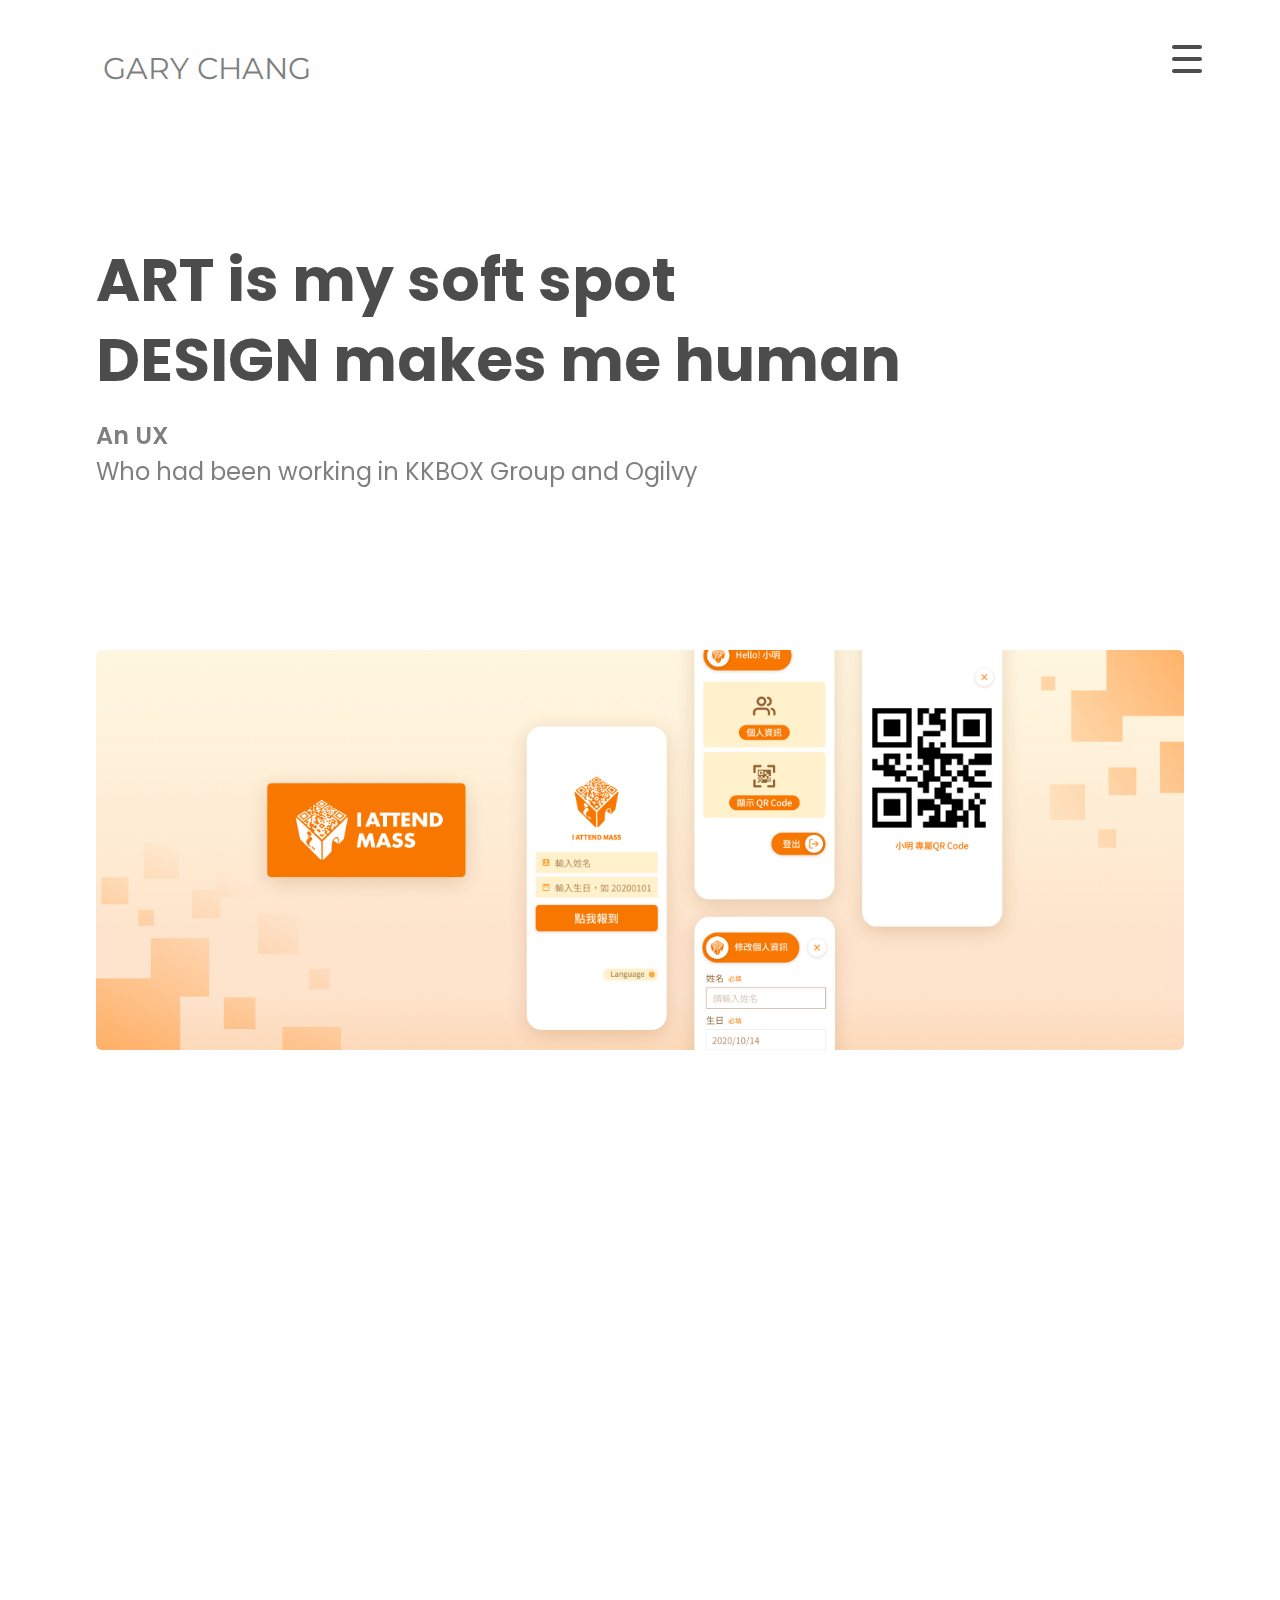
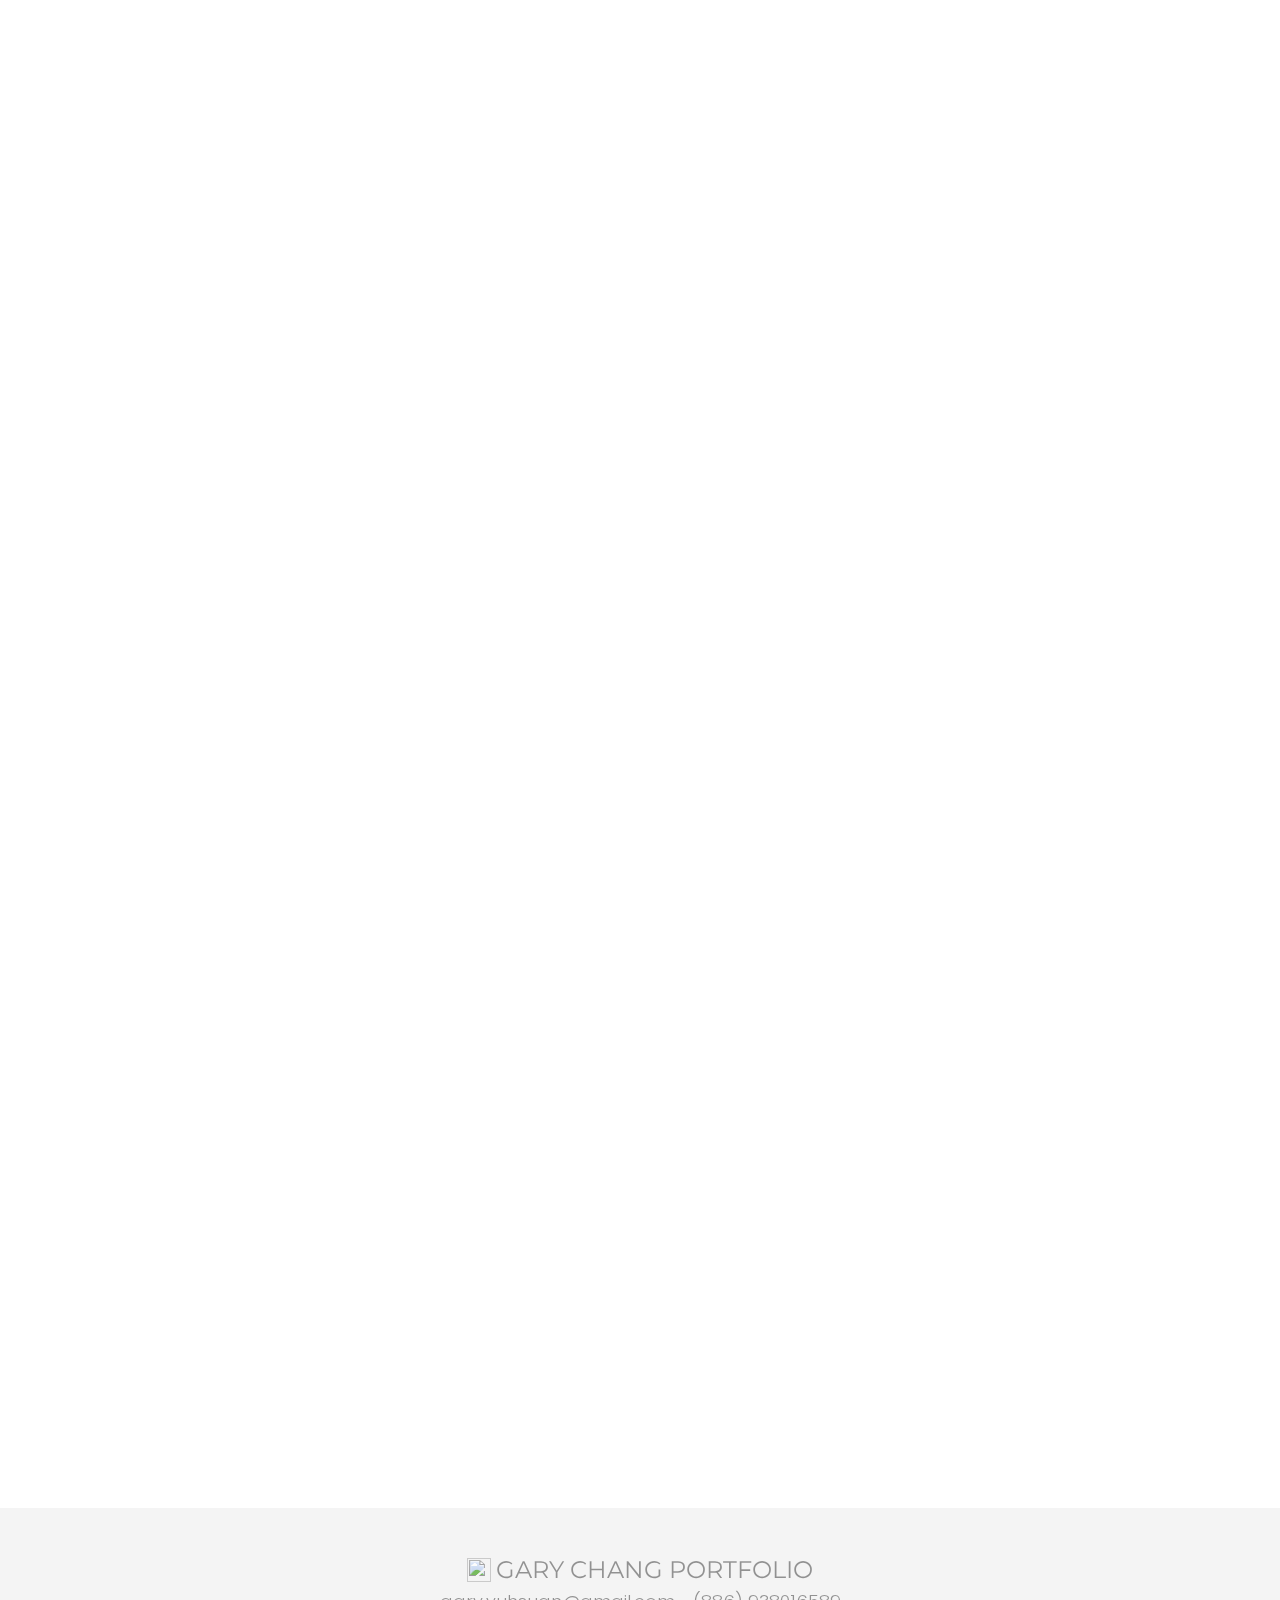
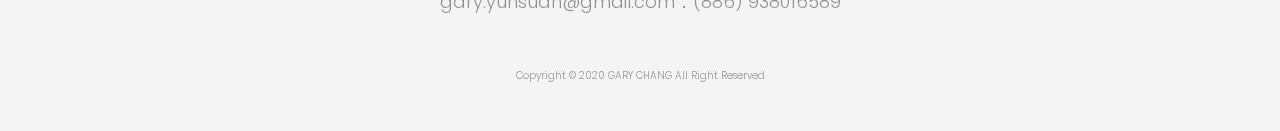
==== commit 2d58b56e: "Update index.html" ====
--- a/index.html
+++ b/index.html
@@ -53,7 +53,7 @@
 						<div class="logo-btn">
 
 							
-							<lottie-player class="motionLogo" src="https://assets7.lottiefiles.com/private_files/lf30_abkqx785.json" mode="bounce" background="transparent"  speed="1"   autoplay></lottie-player>
+							<lottie-player class="motionLogo" src="https://assets7.lottiefiles.com/private_files/lf30_abkqx785.json" background="transparent"  speed="1"  autoplay></lottie-player>
 							
 						</div>
 
